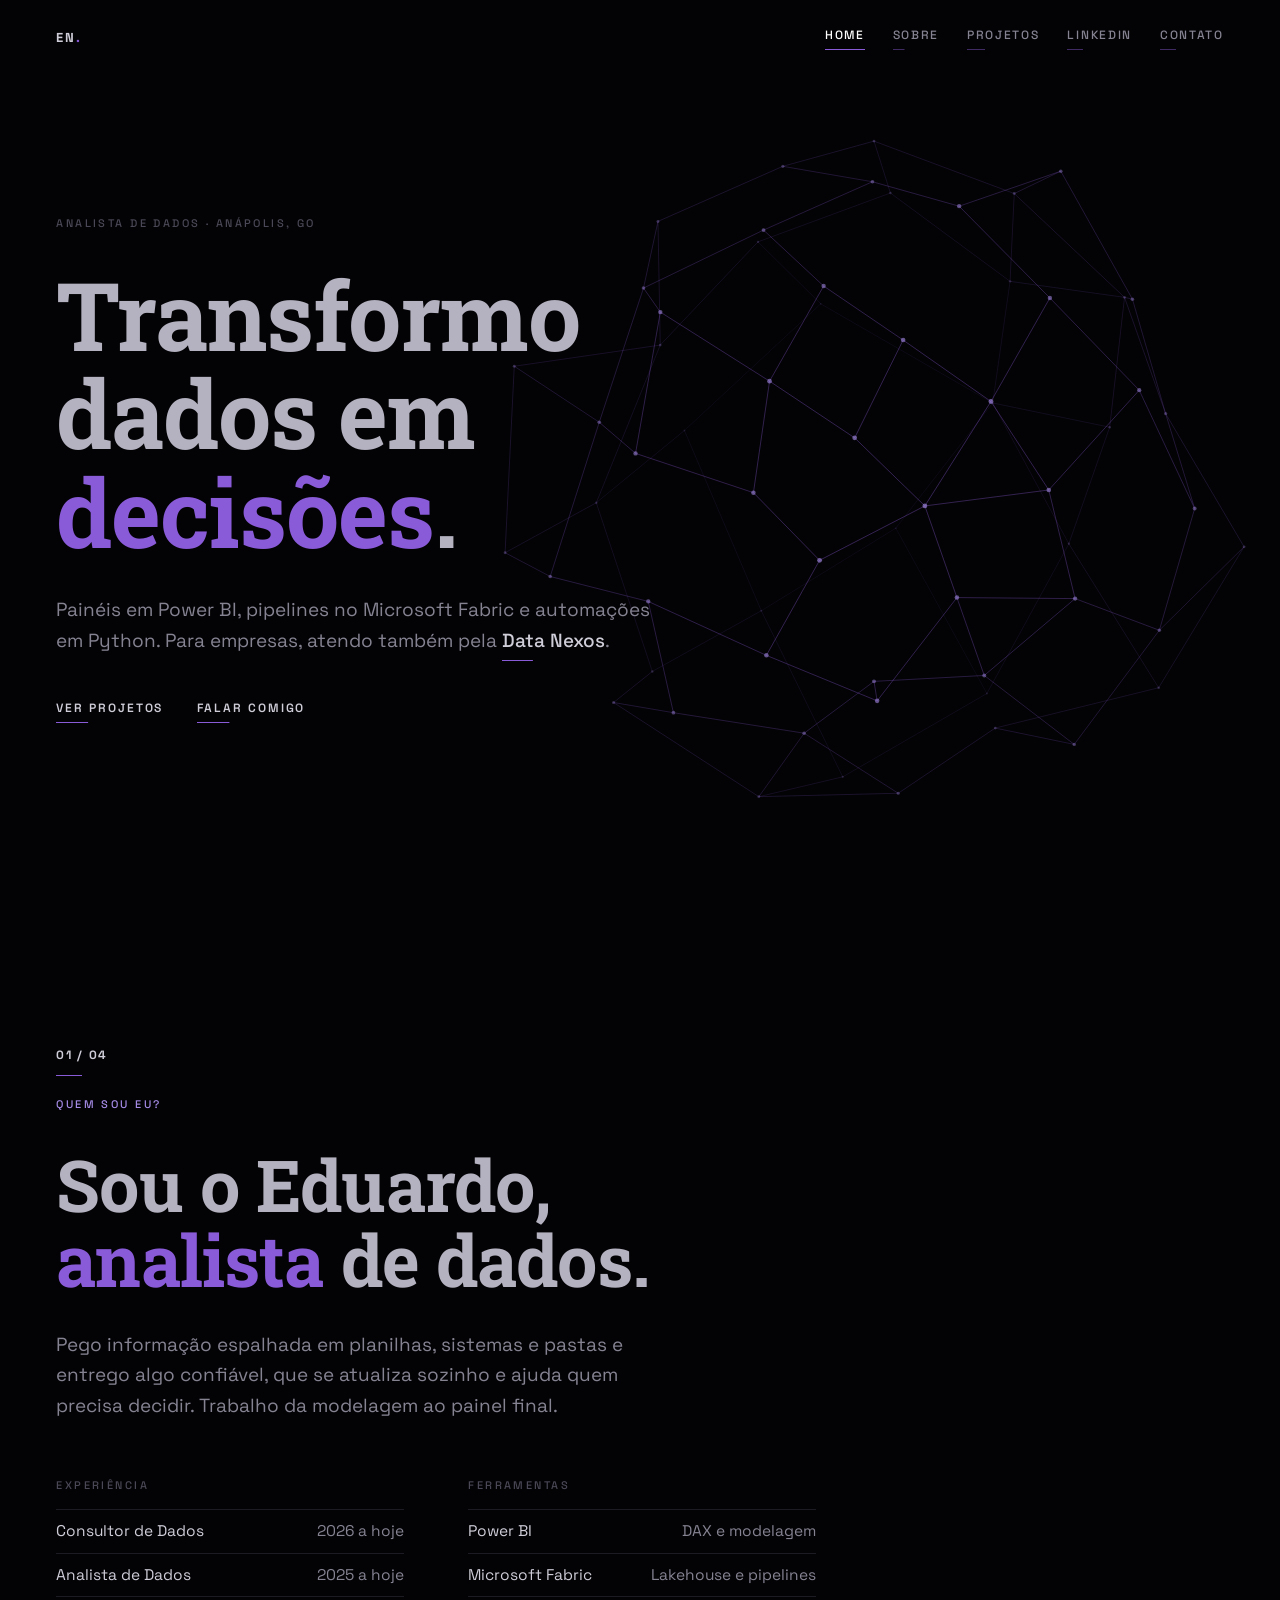
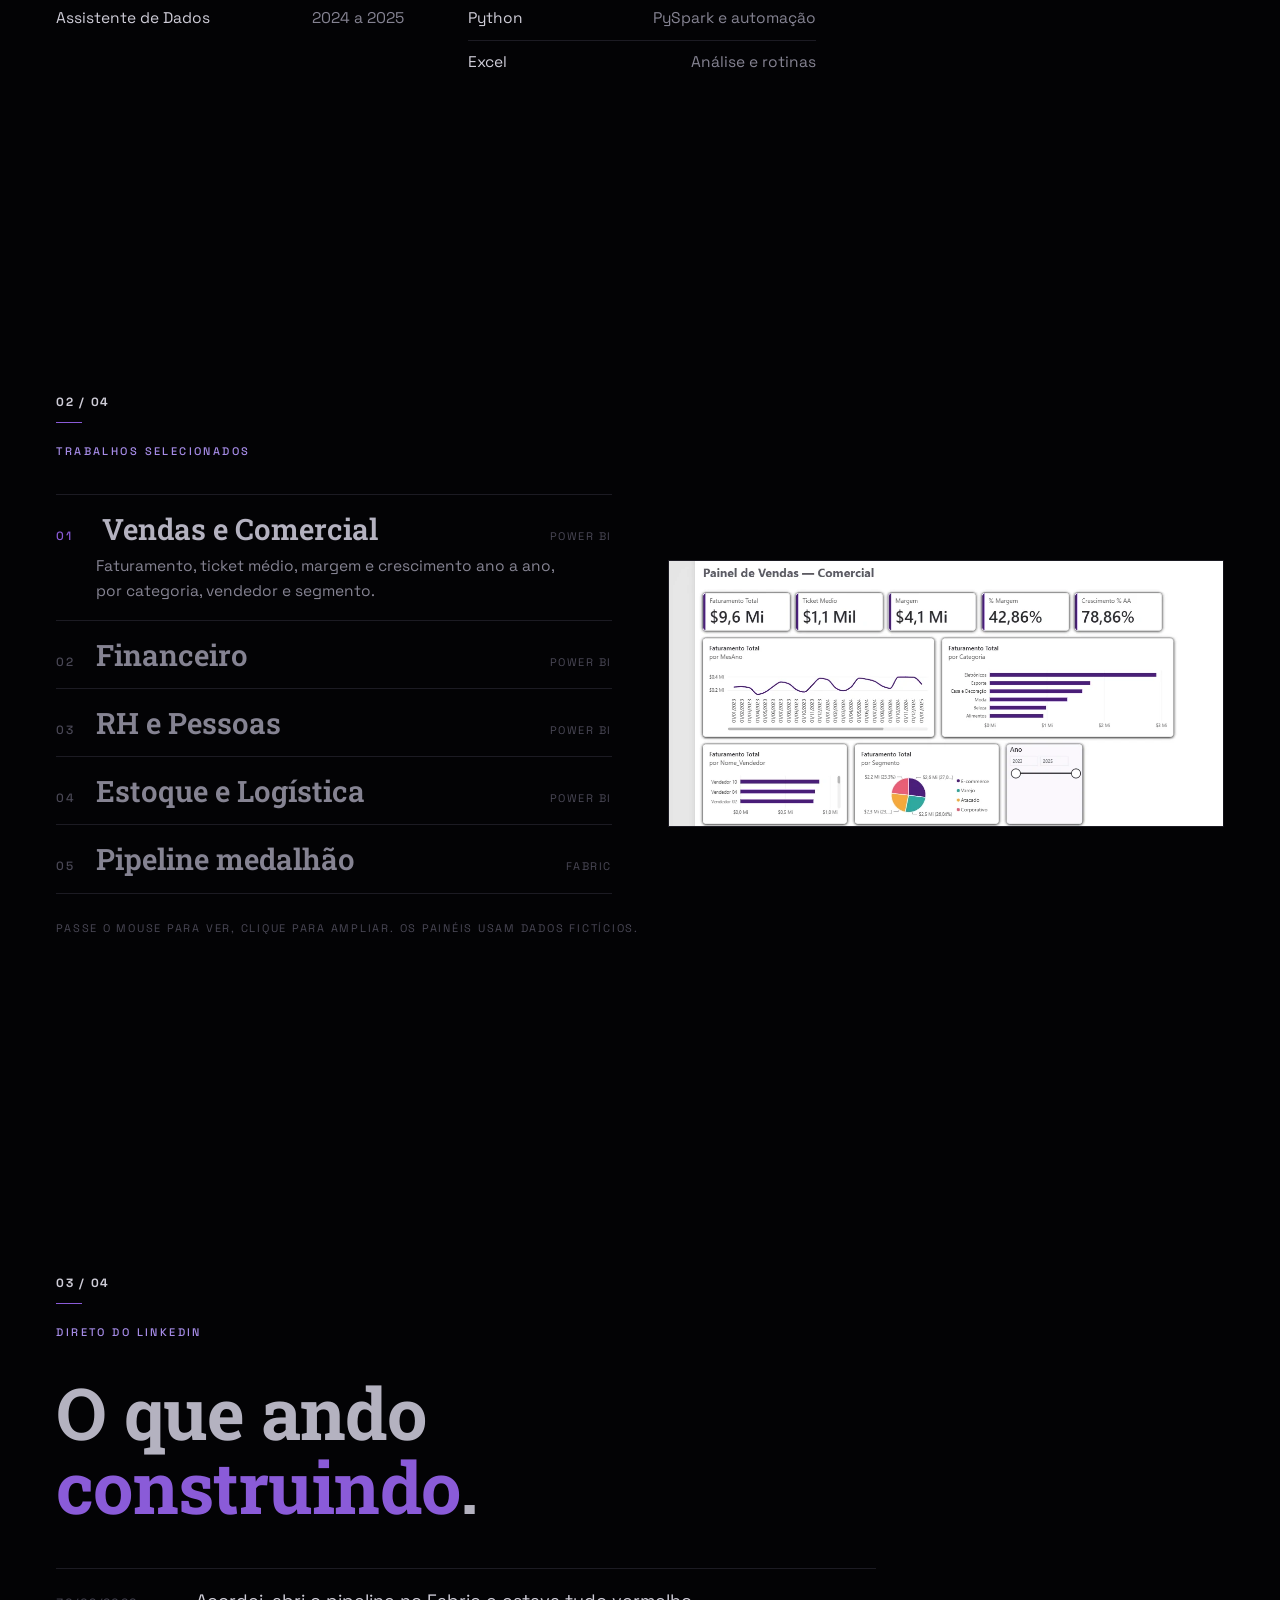
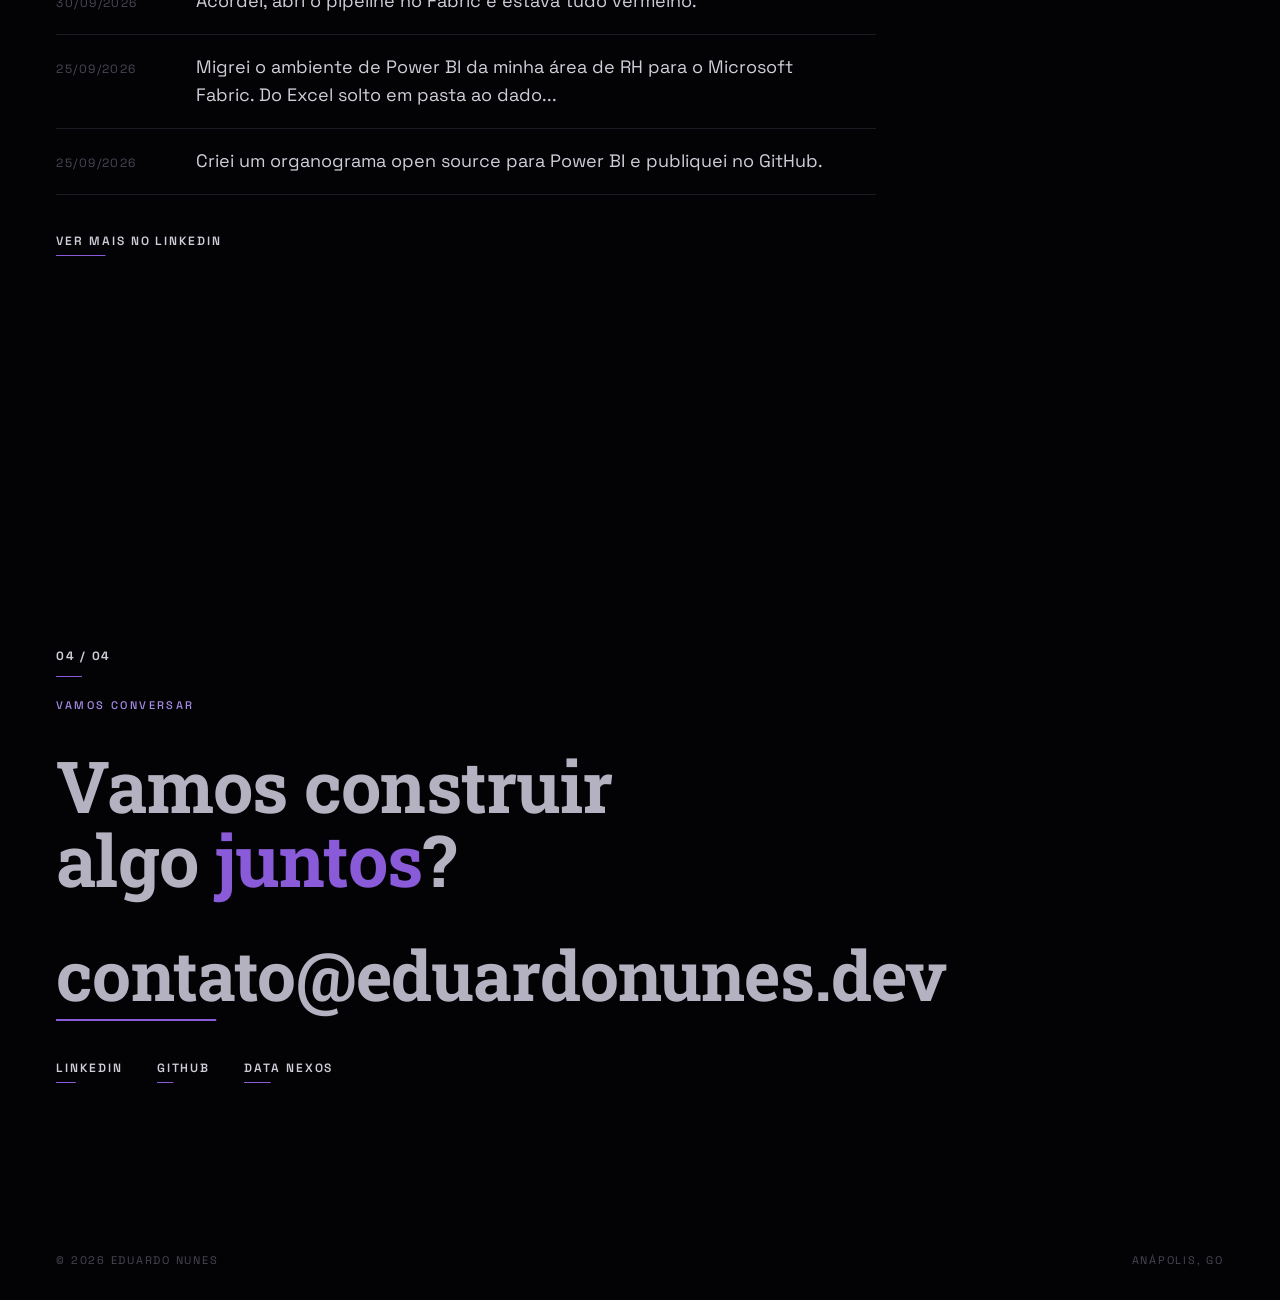
==== index.html @ 2d4bbef5 "Novo front em cenas (referencia oragazzo.com): preto e roxo, serifa, objeto em aramado animado Cenas" ====
<!DOCTYPE html>
<html lang="pt-BR">
<head>
  <meta charset="utf-8">
  <meta name="viewport" content="width=device-width, initial-scale=1">
  <title>Eduardo Nunes | Analista de dados</title>
  <meta name="description" content="Eduardo Nunes, analista e consultor de dados em Anápolis, GO. Painéis em Power BI, pipelines no Microsoft Fabric e automações em Python.">
  <meta name="author" content="Eduardo Nunes">
  <meta name="theme-color" content="#030305">
  <link rel="canonical" href="https://eduardonunes.dev/">
  <meta property="og:type" content="website">
  <meta property="og:title" content="Eduardo Nunes | Analista de dados">
  <meta property="og:description" content="Painéis em Power BI, pipelines no Microsoft Fabric e automações em Python.">
  <meta property="og:url" content="https://eduardonunes.dev/">
  <meta property="og:image" content="https://eduardonunes.dev/assets/images/og.png">
  <meta name="twitter:card" content="summary_large_image">
  <link rel="icon" href="assets/images/favicon.svg" type="image/svg+xml">
  <link rel="preload" as="font" type="font/woff2" href="assets/fonts/robotoslab-latin.woff2" crossorigin>
  <link rel="preload" as="font" type="font/woff2" href="assets/fonts/spacegrotesk-latin.woff2" crossorigin>
  <script>if(!matchMedia("(prefers-reduced-motion: reduce)").matches)document.documentElement.classList.add("js")</script>
  <link rel="stylesheet" href="assets/css/portfolio.css">
  <script type="application/ld+json">
  {"@context":"https://schema.org","@type":"Person","name":"Eduardo Nunes","url":"https://eduardonunes.dev/","jobTitle":"Analista e Consultor de Dados","email":"contato@eduardonunes.dev","address":{"@type":"PostalAddress","addressLocality":"Anápolis","addressRegion":"GO","addressCountry":"BR"},"sameAs":["https://www.linkedin.com/in/eduardonunesgoncalves/","https://github.com/DevEduNunes","https://datanexos.com"]}
  </script>
</head>
<body>
<canvas id="art" aria-hidden="true"></canvas>

<header class="nav">
  <a class="logo" href="#home">EN<i>.</i></a>
  <nav aria-label="Principal">
    <ul>
      <li><a href="#home" data-nav="home">Home</a></li>
      <li><a href="#sobre" data-nav="sobre">Sobre</a></li>
      <li><a href="#projetos" data-nav="projetos">Projetos</a></li>
      <li><a href="#linkedin" data-nav="linkedin">LinkedIn</a></li>
      <li><a href="#contato" data-nav="contato">Contato</a></li>
    </ul>
  </nav>
</header>

<main>

  <!-- Home -->
  <section class="scene" id="home">
    <div class="kicker plain fx"><span class="label">Analista de dados · Anápolis, GO</span></div>
    <h1 class="big">
      <span class="ln"><span>Transformo</span></span>
      <span class="ln"><span style="--d:.1s">dados em</span></span>
      <span class="ln"><span style="--d:.2s"><em>decisões</em>.</span></span>
    </h1>
    <p class="lede fx" style="--d:.55s">Painéis em Power BI, pipelines no Microsoft Fabric e automações em Python. Para empresas, atendo também pela <a class="tl" style="font-size:inherit;letter-spacing:0;text-transform:none;font-weight:500" href="https://datanexos.com" target="_blank" rel="noopener">Data Nexos</a>.</p>
    <div class="actions fx" style="--d:.7s">
      <a class="tl" href="#projetos">Ver projetos</a>
      <a class="tl" href="#contato">Falar comigo</a>
    </div>
  </section>

  <!-- Sobre -->
  <section class="scene" id="sobre">
    <div class="kicker fx"><span class="count">01 / 04</span><span class="bar"></span><span class="label">Quem sou eu?</span></div>
    <h2 class="big md">
      <span class="ln"><span>Sou o Eduardo,</span></span>
      <span class="ln"><span style="--d:.1s"><em>analista</em> de dados.</span></span>
    </h2>
    <p class="lede fx" style="--d:.45s">Pego informação espalhada em planilhas, sistemas e pastas e entrego algo confiável, que se atualiza sozinho e ajuda quem precisa decidir. Trabalho da modelagem ao painel final.</p>
    <div class="about-grid fx" style="--d:.6s">
      <div>
        <h3>Experiência</h3>
        <ul>
          <li><span>Consultor de Dados</span><span>2026 a hoje</span></li>
          <li><span>Analista de Dados</span><span>2025 a hoje</span></li>
          <li><span>Assistente de Dados</span><span>2024 a 2025</span></li>
        </ul>
      </div>
      <div>
        <h3>Ferramentas</h3>
        <ul>
          <li><span>Power BI</span><span>DAX e modelagem</span></li>
          <li><span>Microsoft Fabric</span><span>Lakehouse e pipelines</span></li>
          <li><span>Python</span><span>PySpark e automação</span></li>
          <li><span>Excel</span><span>Análise e rotinas</span></li>
        </ul>
      </div>
    </div>
  </section>

  <!-- Projetos -->
  <section class="scene" id="projetos">
    <div class="kicker fx"><span class="count">02 / 04</span><span class="bar"></span><span class="label">Trabalhos selecionados</span></div>
    <div class="work">
      <ol class="plist fx" style="--d:.2s">
        <li class="prow on" data-i="0" data-zoom="assets/images/work/dashboard-vendas.webp" data-title="Vendas e Comercial" tabindex="0" role="button" aria-label="Ampliar: Vendas e Comercial">
          <div class="top"><span class="n">01</span><h3 class="t">Vendas e Comercial</h3><span class="tech">Power BI</span></div>
          <div class="d"><p>Faturamento, ticket médio, margem e crescimento ano a ano, por categoria, vendedor e segmento.</p></div>
          <img class="mimg" loading="lazy" width="1098" height="525" src="assets/images/work/dashboard-vendas.webp" alt="Painel de Vendas e Comercial em Power BI">
        </li>
        <li class="prow" data-i="1" data-zoom="assets/images/work/dashboard-financeiro.webp" data-title="Financeiro" tabindex="0" role="button" aria-label="Ampliar: Financeiro">
          <div class="top"><span class="n">02</span><h3 class="t">Financeiro</h3><span class="tech">Power BI</span></div>
          <div class="d"><p>Fluxo de caixa e DRE simplificado: receita, despesa, resultado e margem, por categoria e centro de custo.</p></div>
          <img class="mimg" loading="lazy" width="1098" height="525" src="assets/images/work/dashboard-financeiro.webp" alt="Painel Financeiro com fluxo de caixa e DRE em Power BI">
        </li>
        <li class="prow" data-i="2" data-zoom="assets/images/work/dashboard-rh.webp" data-title="RH e Pessoas" tabindex="0" role="button" aria-label="Ampliar: RH e Pessoas">
          <div class="top"><span class="n">03</span><h3 class="t">RH e Pessoas</h3><span class="tech">Power BI</span></div>
          <div class="d"><p>Headcount, turnover e folha salarial por departamento, cargo, gênero e motivo de desligamento.</p></div>
          <img class="mimg" loading="lazy" width="1098" height="525" src="assets/images/work/dashboard-rh.webp" alt="Painel de RH com turnover e headcount em Power BI">
        </li>
        <li class="prow" data-i="3" data-zoom="assets/images/work/dashboard-estoque.webp" data-title="Estoque e Logística" tabindex="0" role="button" aria-label="Ampliar: Estoque e Logística">
          <div class="top"><span class="n">04</span><h3 class="t">Estoque e Logística</h3><span class="tech">Power BI</span></div>
          <div class="d"><p>Giro de estoque, entradas, saídas e ruptura por categoria, produto e depósito, com evolução mensal.</p></div>
          <img class="mimg" loading="lazy" width="1098" height="617" src="assets/images/work/dashboard-estoque.webp" alt="Painel de Estoque com giro e ruptura em Power BI">
        </li>
        <li class="prow" data-i="4">
          <div class="top"><span class="n">05</span><h3 class="t">Pipeline medalhão</h3><span class="tech">Fabric</span></div>
          <div class="d"><p>Do Excel solto em pasta ao dado governado, atualizado sozinho: Lakehouses em camadas, Data Factory, Dataflows Gen2, Direct Lake e notebooks PySpark, com o refresh do painel dentro do próprio fluxo.</p></div>
        </li>
      </ol>

      <div class="pv fx" style="--d:.35s" aria-hidden="false">
        <div class="pv-item on" data-i="0"><button type="button" data-zoom="assets/images/work/dashboard-vendas.webp" data-title="Vendas e Comercial" aria-label="Ampliar: Vendas e Comercial"><img loading="lazy" width="1098" height="525" src="assets/images/work/dashboard-vendas.webp" alt="Painel de Vendas e Comercial em Power BI"></button></div>
        <div class="pv-item" data-i="1"><button type="button" data-zoom="assets/images/work/dashboard-financeiro.webp" data-title="Financeiro" aria-label="Ampliar: Financeiro"><img loading="lazy" width="1098" height="525" src="assets/images/work/dashboard-financeiro.webp" alt="Painel Financeiro com fluxo de caixa e DRE em Power BI"></button></div>
        <div class="pv-item" data-i="2"><button type="button" data-zoom="assets/images/work/dashboard-rh.webp" data-title="RH e Pessoas" aria-label="Ampliar: RH e Pessoas"><img loading="lazy" width="1098" height="525" src="assets/images/work/dashboard-rh.webp" alt="Painel de RH com turnover e headcount em Power BI"></button></div>
        <div class="pv-item" data-i="3"><button type="button" data-zoom="assets/images/work/dashboard-estoque.webp" data-title="Estoque e Logística" aria-label="Ampliar: Estoque e Logística"><img loading="lazy" width="1098" height="617" src="assets/images/work/dashboard-estoque.webp" alt="Painel de Estoque com giro e ruptura em Power BI"></button></div>
        <div class="pv-item" data-i="4">
          <div class="pv-diagram" role="img" aria-label="Arquitetura medalhão: Bronze, Silver, Gold e Power BI">
            <div class="step">Bronze <small>ingestão em Lakehouse</small></div><div class="arrow">↓</div>
            <div class="step">Silver <small>limpeza, tipagem e regras</small></div><div class="arrow">↓</div>
            <div class="step">Gold <small>modelo pronto para análise</small></div><div class="arrow">↓</div>
            <div class="step">Power BI <small>Direct Lake e refresh no fluxo</small></div>
          </div>
        </div>
      </div>
    </div>
    <p class="note fx" style="--d:.5s">Passe o mouse para ver, clique para ampliar. Os painéis usam dados fictícios.</p>
  </section>

  <!-- LinkedIn -->
  <section class="scene" id="linkedin">
    <div class="kicker fx"><span class="count">03 / 04</span><span class="bar"></span><span class="label">Direto do LinkedIn</span></div>
    <h2 class="big md">
      <span class="ln"><span>O que ando</span></span>
      <span class="ln"><span style="--d:.1s"><em>construindo</em>.</span></span>
    </h2>
    <ul class="posts fx" id="linkedinPosts" style="--d:.45s"></ul>
    <p class="more fx" style="--d:.6s"><a class="tl" href="https://www.linkedin.com/in/eduardonunesgoncalves/" target="_blank" rel="noopener noreferrer">Ver mais no LinkedIn</a></p>
  </section>

  <!-- Contato -->
  <section class="scene" id="contato">
    <div class="kicker fx"><span class="count">04 / 04</span><span class="bar"></span><span class="label">Vamos conversar</span></div>
    <h2 class="big md">
      <span class="ln"><span>Vamos construir</span></span>
      <span class="ln"><span style="--d:.1s">algo <em>juntos</em>?</span></span>
    </h2>
    <div class="fx" style="--d:.45s">
      <a class="mail" href="mailto:contato@eduardonunes.dev">contato@eduardonunes.dev</a>
    </div>
    <div class="socials fx" style="--d:.6s">
      <a class="tl" href="https://www.linkedin.com/in/eduardonunesgoncalves/" target="_blank" rel="noopener noreferrer">LinkedIn</a>
      <a class="tl" href="https://github.com/DevEduNunes" target="_blank" rel="noopener noreferrer">GitHub</a>
      <a class="tl" href="https://datanexos.com" target="_blank" rel="noopener">Data Nexos</a>
    </div>
    <div class="foot"><span>© <span id="ano">2026</span> Eduardo Nunes</span><span>Anápolis, GO</span></div>
  </section>
</main>

<dialog id="lightbox" aria-label="Imagem ampliada">
  <img src="" alt="">
  <form method="dialog"><span></span><button>Fechar</button></form>
</dialog>

<script>document.getElementById("ano").textContent = new Date().getFullYear();</script>
<script defer src="assets/js/portfolio.js"></script>
</body>
</html>
---- assets/css/portfolio.css ----
/* Eduardo Nunes: portfólio em cenas, preto com acento roxo */
@font-face { font-family: 'Roboto Slab'; font-style: normal; font-weight: 300 900; font-display: swap; src: url('../fonts/robotoslab-latin-ext.woff2') format('woff2'); unicode-range: U+0100-02BA, U+02BD-02C5, U+02C7-02CC, U+02CE-02D7, U+02DD-02FF, U+0304, U+0308, U+0329, U+1D00-1DBF, U+1E00-1E9F, U+1EF2-1EFF, U+2020, U+20A0-20AB, U+20AD-20C0, U+2113, U+2C60-2C7F, U+A720-A7FF; }
@font-face { font-family: 'Roboto Slab'; font-style: normal; font-weight: 300 900; font-display: swap; src: url('../fonts/robotoslab-latin.woff2') format('woff2'); unicode-range: U+0000-00FF, U+0131, U+0152-0153, U+02BB-02BC, U+02C6, U+02DA, U+02DC, U+0304, U+0308, U+0329, U+2000-206F, U+20AC, U+2122, U+2191, U+2193, U+2212, U+2215, U+FEFF, U+FFFD; }
@font-face { font-family: 'Space Grotesk'; font-style: normal; font-weight: 300 700; font-display: swap; src: url('../fonts/spacegrotesk-latin-ext.woff2') format('woff2'); unicode-range: U+0100-02BA, U+02BD-02C5, U+02C7-02CC, U+02CE-02D7, U+02DD-02FF, U+0304, U+0308, U+0329, U+1D00-1DBF, U+1E00-1E9F, U+1EF2-1EFF, U+2020, U+20A0-20AB, U+20AD-20C0, U+2113, U+2C60-2C7F, U+A720-A7FF; }
@font-face { font-family: 'Space Grotesk'; font-style: normal; font-weight: 300 700; font-display: swap; src: url('../fonts/spacegrotesk-latin.woff2') format('woff2'); unicode-range: U+0000-00FF, U+0131, U+0152-0153, U+02BB-02BC, U+02C6, U+02DA, U+02DC, U+0304, U+0308, U+0329, U+2000-206F, U+20AC, U+2122, U+2191, U+2193, U+2212, U+2215, U+FEFF, U+FFFD; }

:root {
  --bg: #030305;
  --text: #cfcdd8;
  --head: #b4b2c0;
  --muted: #858392;
  --dim: #4a4856;
  --line: #1c1b23;
  --accent: #8a5bd8;
  --accent-soft: #a58be6;
  --pad: clamp(22px, 4.4vw, 64px);
  --sans: "Space Grotesk", system-ui, -apple-system, "Segoe UI", sans-serif;
  --serif: "Roboto Slab", Rockwell, Georgia, serif;
  --ease: cubic-bezier(.16, 1, .3, 1);
}

*, *::before, *::after { box-sizing: border-box; }
html { scroll-snap-type: y proximity; scroll-behavior: smooth; background: var(--bg); }
body { margin: 0; background: var(--bg); color: var(--text); font-family: var(--sans); font-size: 18px; line-height: 1.6; -webkit-font-smoothing: antialiased; overflow-x: hidden; }
::selection { background: var(--accent); color: #fff; }
img { max-width: 100%; height: auto; display: block; }
h1, h2, h3, p, ul, ol, figure, dl, dd { margin: 0; padding: 0; }
ul, ol { list-style: none; }
a { color: inherit; }
button { font: inherit; color: inherit; }
:focus-visible { outline: 2px solid var(--accent-soft); outline-offset: 4px; }

#art { position: fixed; inset: 0; width: 100%; height: 100%; z-index: 0; pointer-events: none; }

/* Navegação */
.nav { position: fixed; top: 0; left: 0; right: 0; z-index: 20; display: flex; justify-content: space-between; align-items: center; padding: 26px var(--pad); pointer-events: none; }
.nav > * { pointer-events: auto; }
.logo { font-weight: 700; font-size: 13px; letter-spacing: .14em; text-decoration: none; }
.logo i { font-style: normal; color: var(--accent); }
.nav ul { display: flex; gap: 28px; }
.nav li a { position: relative; display: block; padding-bottom: 5px; text-decoration: none; font-size: 12px; font-weight: 500; letter-spacing: .14em; text-transform: uppercase; color: var(--muted); transition: color .3s; }
.nav li a::after { content: ""; position: absolute; left: 0; bottom: 0; width: 100%; height: 1px; background: var(--accent); transform: scaleX(.25); transform-origin: 0 50%; opacity: .45; transition: transform .6s var(--ease), opacity .3s; }
.nav li a:hover { color: var(--text); }
.nav li a.active { color: #fff; }
.nav li a.active::after, .nav li a:hover::after { transform: scaleX(1); opacity: 1; }

/* Cenas */
.scene { position: relative; z-index: 1; min-height: 100vh; min-height: 100svh; display: flex; flex-direction: column; justify-content: center; padding: 120px var(--pad) 90px; scroll-snap-align: start; }
.kicker { margin-bottom: 30px; }
.kicker .count { display: block; font-size: 12px; font-weight: 700; letter-spacing: .14em; color: var(--text); }
.kicker .bar { display: block; width: 26px; height: 1px; background: var(--accent); margin: 10px 0 12px; transform-origin: 0 50%; }
.kicker .label { font-size: 11px; font-weight: 500; letter-spacing: .22em; text-transform: uppercase; color: var(--accent-soft); }
.kicker.plain .label { color: var(--dim); }

.big { font-family: var(--serif); font-weight: 700; font-size: clamp(40px, 7.4vw, 104px); line-height: 1.04; letter-spacing: -.012em; color: var(--head); max-width: 11em; }
.big.md { font-size: clamp(34px, 5.6vw, 76px); max-width: 13em; }
.big em { font-style: normal; color: var(--accent); }
.ln { display: block; overflow: hidden; padding-bottom: .12em; margin-bottom: -.12em; }
.ln > span { display: block; }
.lede { margin-top: 34px; max-width: 32em; color: var(--muted); font-size: clamp(16px, 1.5vw, 19px); }
.lede strong { color: var(--text); font-weight: 500; }

.tl { display: inline-block; position: relative; padding-bottom: 5px; text-decoration: none; font-size: 12px; font-weight: 600; letter-spacing: .16em; text-transform: uppercase; color: var(--text); transition: color .3s; }
.tl::after { content: ""; position: absolute; left: 0; bottom: 0; width: 100%; height: 1px; background: var(--accent); transform: scaleX(.3); transform-origin: 0 50%; transition: transform .6s var(--ease); }
.tl:hover { color: #fff; }
.tl:hover::after { transform: scaleX(1); }
.actions { margin-top: 38px; display: flex; flex-wrap: wrap; gap: 14px 34px; }

/* Sobre */
.about-grid { margin-top: 56px; display: grid; grid-template-columns: 1fr 1fr; gap: 28px 64px; max-width: 760px; }
.about-grid h3 { font-size: 11px; font-weight: 500; letter-spacing: .22em; text-transform: uppercase; color: var(--dim); margin-bottom: 14px; }
.about-grid li { display: flex; justify-content: space-between; gap: 16px; padding: 9px 0; border-top: 1px solid var(--line); font-size: 15.5px; color: var(--text); }
.about-grid li span:last-child { color: var(--muted); text-align: right; }

/* Projetos */
.work { display: grid; grid-template-columns: minmax(0, 1fr) minmax(0, 1fr); gap: 56px; align-items: center; }
.plist { max-width: 560px; }
.plist li { border-top: 1px solid var(--line); }
.plist li:last-child { border-bottom: 1px solid var(--line); }
.prow { display: block; width: 100%; text-align: left; background: none; border: 0; padding: 16px 0; cursor: pointer; }
.prow .top { display: flex; align-items: baseline; gap: 16px; }
.prow .n { font-size: 12px; font-weight: 500; letter-spacing: .14em; color: var(--dim); min-width: 24px; transition: color .3s; }
.prow .t { font-family: var(--serif); font-weight: 600; font-size: clamp(21px, 2.3vw, 30px); line-height: 1.2; color: var(--muted); transition: color .35s, transform .5s var(--ease); }
.prow .tech { margin-left: auto; font-size: 11px; letter-spacing: .14em; text-transform: uppercase; color: var(--dim); white-space: nowrap; }
.prow .d { display: grid; grid-template-rows: 0fr; transition: grid-template-rows .6s var(--ease); }
.prow .d p { overflow: hidden; min-height: 0; padding-left: 40px; color: var(--muted); font-size: 15.5px; max-width: 34em; opacity: 0; transition: opacity .5s; }
.prow.on .t { color: var(--head); transform: translateX(6px); }
.prow.on .n { color: var(--accent); }
.prow.on .d { grid-template-rows: 1fr; }
.prow.on .d p { opacity: 1; padding-top: 8px; }
.prow .mimg { display: none; }

.pv { position: relative; aspect-ratio: 16 / 11; }
.pv-item { position: absolute; inset: 0; display: flex; align-items: center; opacity: 0; clip-path: inset(0 0 0 100%); transition: opacity .6s ease, clip-path .9s var(--ease); pointer-events: none; }
.pv-item.on { opacity: 1; clip-path: inset(0 0 0 0); pointer-events: auto; }
.pv-item button { display: block; width: 100%; padding: 0; border: 1px solid var(--line); background: #08070b; cursor: zoom-in; transition: border-color .3s; }
.pv-item button:hover { border-color: var(--dim); }
.pv-item img { width: 100%; }
.pv-diagram { width: 100%; border: 1px solid var(--line); padding: clamp(24px, 4vw, 48px); display: grid; gap: 14px; background: #08070b; }
.pv-diagram .step { display: flex; align-items: baseline; gap: 18px; font-size: 13px; letter-spacing: .16em; text-transform: uppercase; color: var(--text); }
.pv-diagram .step small { font-size: 13px; letter-spacing: 0; text-transform: none; color: var(--muted); }
.pv-diagram .step + .step::before { content: ""; }
.pv-diagram .arrow { color: var(--accent); font-size: 16px; line-height: 1; padding-left: 4px; }
.note { margin-top: 26px; font-size: 11px; letter-spacing: .16em; text-transform: uppercase; color: var(--dim); }

/* LinkedIn */
.posts { max-width: 820px; margin-top: 44px; }
.posts li { border-top: 1px solid var(--line); }
.posts li:last-child { border-bottom: 1px solid var(--line); }
.posts a { display: grid; grid-template-columns: 120px 1fr 24px; gap: 20px; align-items: baseline; padding: 18px 0; text-decoration: none; color: var(--text); transition: color .3s; }
.posts a .dt { font-size: 12px; letter-spacing: .12em; color: var(--dim); }
.posts a .tt { transition: transform .5s var(--ease); }
.posts a::after { content: "\2192"; color: var(--accent); opacity: 0; transform: translateX(-10px); transition: opacity .3s, transform .5s var(--ease); }
.posts a:hover { color: #fff; }
.posts a:hover .tt { transform: translateX(8px); }
.posts a:hover::after { opacity: 1; transform: none; }
.more { margin-top: 30px; }

/* Contato */
.mail { display: inline-block; position: relative; font-family: var(--serif); font-weight: 700; font-size: clamp(26px, 5.4vw, 72px); letter-spacing: -.012em; line-height: 1.1; color: var(--head); text-decoration: none; margin-top: 40px; padding-bottom: 8px; word-break: break-word; transition: color .3s; }
.mail::after { content: ""; position: absolute; left: 0; bottom: 0; width: 100%; height: 2px; background: var(--accent); transform: scaleX(.18); transform-origin: 0 50%; transition: transform .8s var(--ease); }
.mail:hover { color: #fff; }
.mail:hover::after { transform: scaleX(1); }
.socials { display: flex; flex-wrap: wrap; gap: 12px 34px; margin-top: 38px; }
.foot { position: absolute; left: var(--pad); right: var(--pad); bottom: 30px; display: flex; justify-content: space-between; gap: 12px; font-size: 11px; letter-spacing: .16em; text-transform: uppercase; color: var(--dim); }

/* Ampliar */
dialog { border: 1px solid var(--line); background: #06050a; color: var(--text); padding: 0; width: min(1120px, 94vw); max-height: 94vh; }
dialog::backdrop { background: rgba(0, 0, 0, .9); }
dialog img { width: 100%; max-height: 82vh; object-fit: contain; }
dialog form { display: flex; justify-content: space-between; align-items: center; padding: 12px 16px; border-top: 1px solid var(--line); font-size: 12px; letter-spacing: .14em; text-transform: uppercase; }
dialog button { background: none; border: 0; cursor: pointer; text-transform: uppercase; letter-spacing: .14em; font-size: 12px; color: var(--text); }
dialog button:hover { color: var(--accent-soft); }

/* Entrada das cenas (só com JS e sem "reduzir movimento") */
.js .ln > span { transform: translateY(112%); transition: transform 1.2s var(--ease); transition-delay: var(--d, 0s); }
.js .scene.on .ln > span { transform: none; }
.js .fx { opacity: 0; transform: translateY(14px); transition: opacity .9s ease, transform 1s var(--ease); transition-delay: var(--d, 0s); }
.js .scene.on .fx { opacity: 1; transform: none; }
.js .kicker .bar { transform: scaleX(0); transition: transform 1s var(--ease) .1s; }
.js .scene.on .kicker .bar { transform: none; }

@media (max-width: 900px) {
  body { font-size: 17px; }
  html { scroll-snap-type: none; }
  .scene { padding: 104px var(--pad) 72px; }
  .nav ul { gap: 16px; }
  .nav li a { font-size: 11px; letter-spacing: .1em; }
  .work { grid-template-columns: 1fr; gap: 0; }
  .pv { display: none; }
  .prow .mimg { display: block; margin-top: 14px; border: 1px solid var(--line); }
  .prow .d { grid-template-rows: 1fr; }
  .prow .d p { opacity: 1; padding-top: 8px; padding-left: 0; }
  .prow .t { color: var(--head); }
  .prow .tech { display: none; }
  .about-grid { grid-template-columns: 1fr; }
  .posts a { grid-template-columns: 1fr; gap: 2px; }
  .posts a::after { display: none; }
  .foot { position: static; margin-top: 70px; }
}
@media (max-width: 560px) { .logo { display: none; } .nav { justify-content: flex-end; } }
@media (prefers-reduced-motion: reduce) { html { scroll-behavior: auto; scroll-snap-type: none; } * { transition: none !important; } }
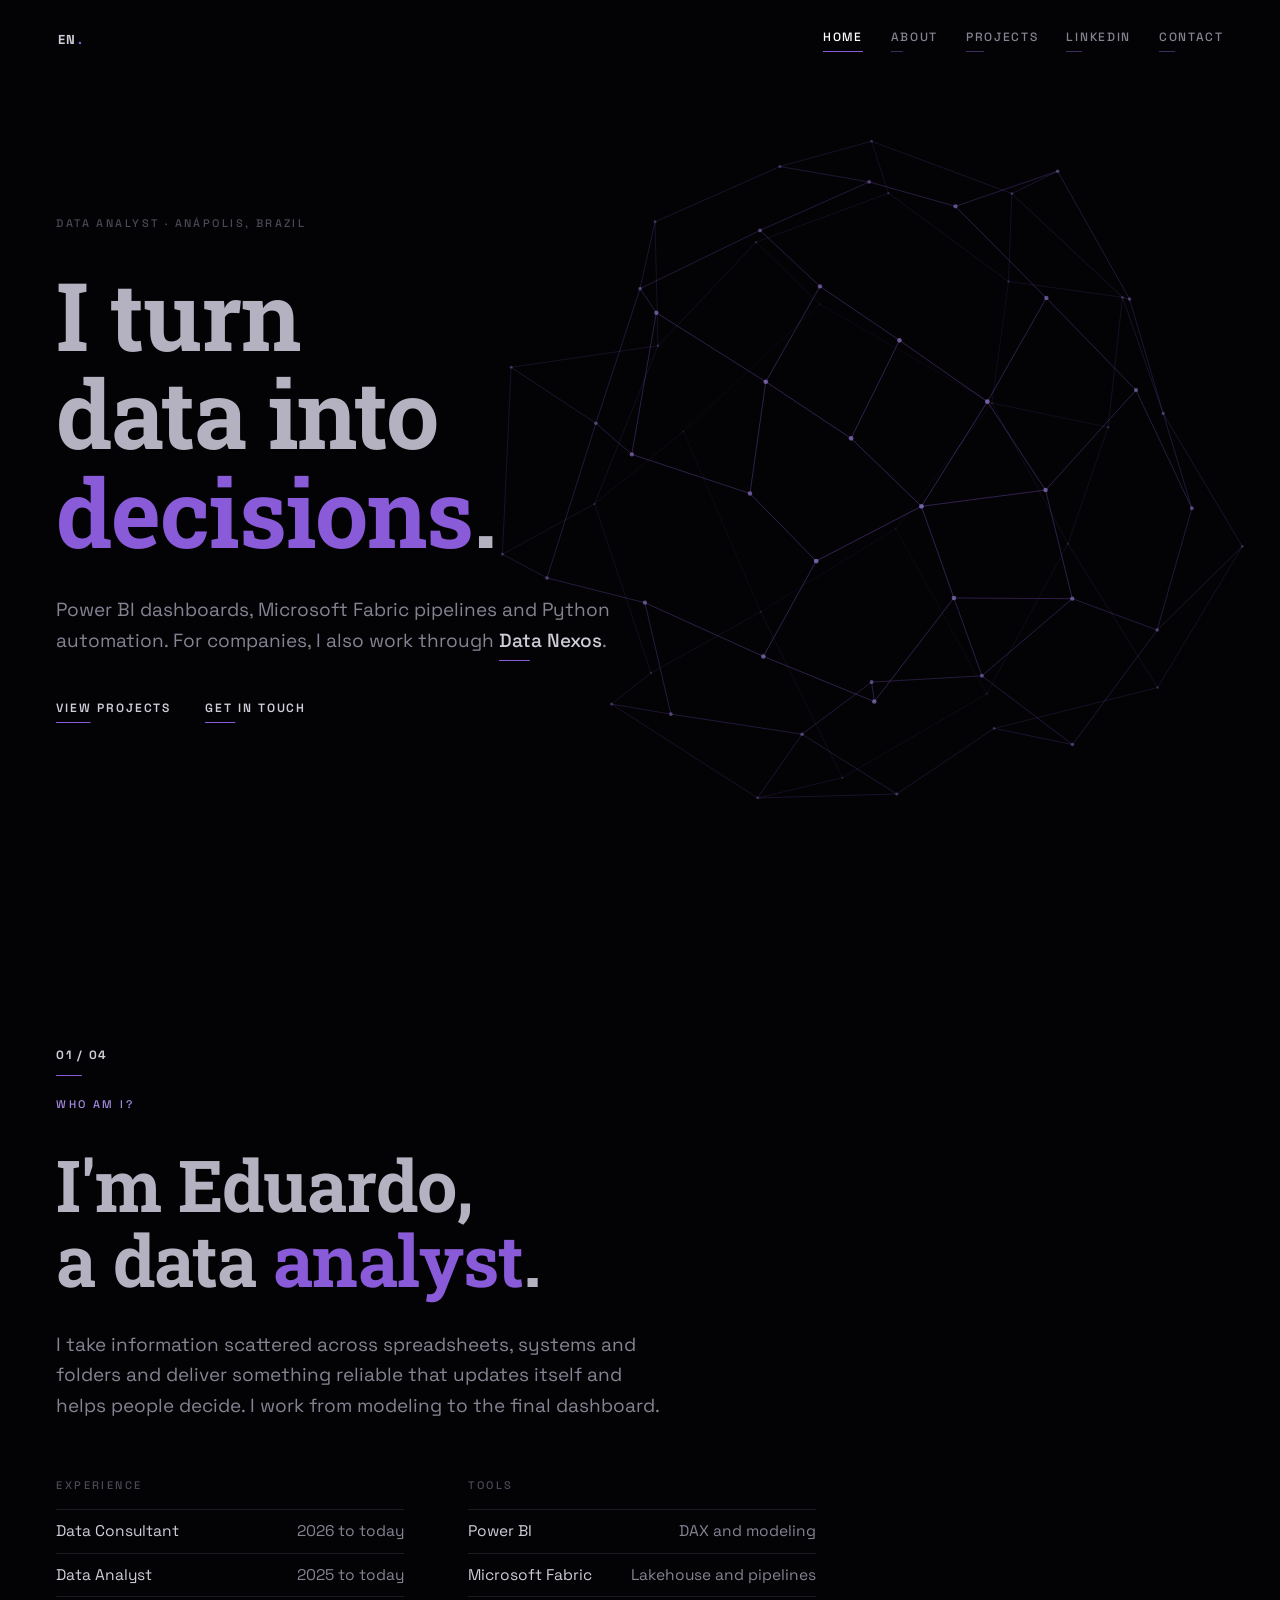
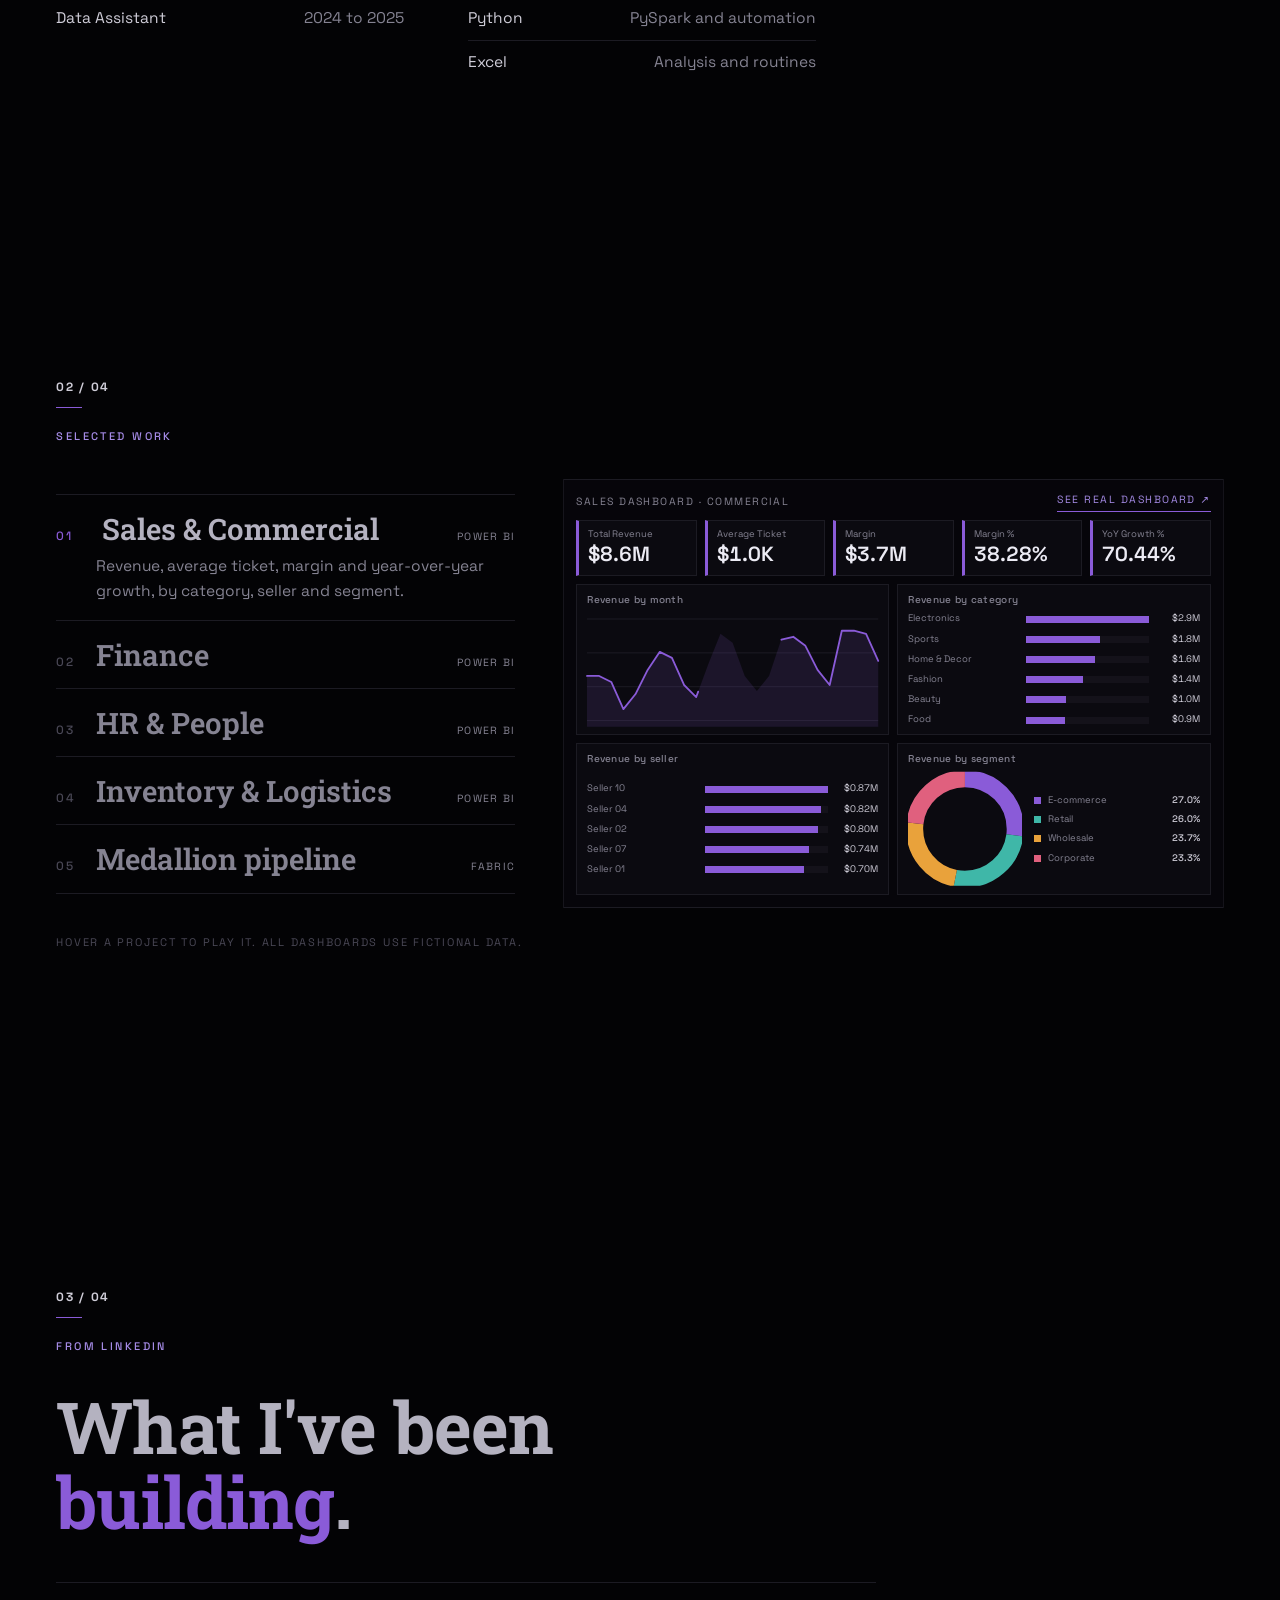
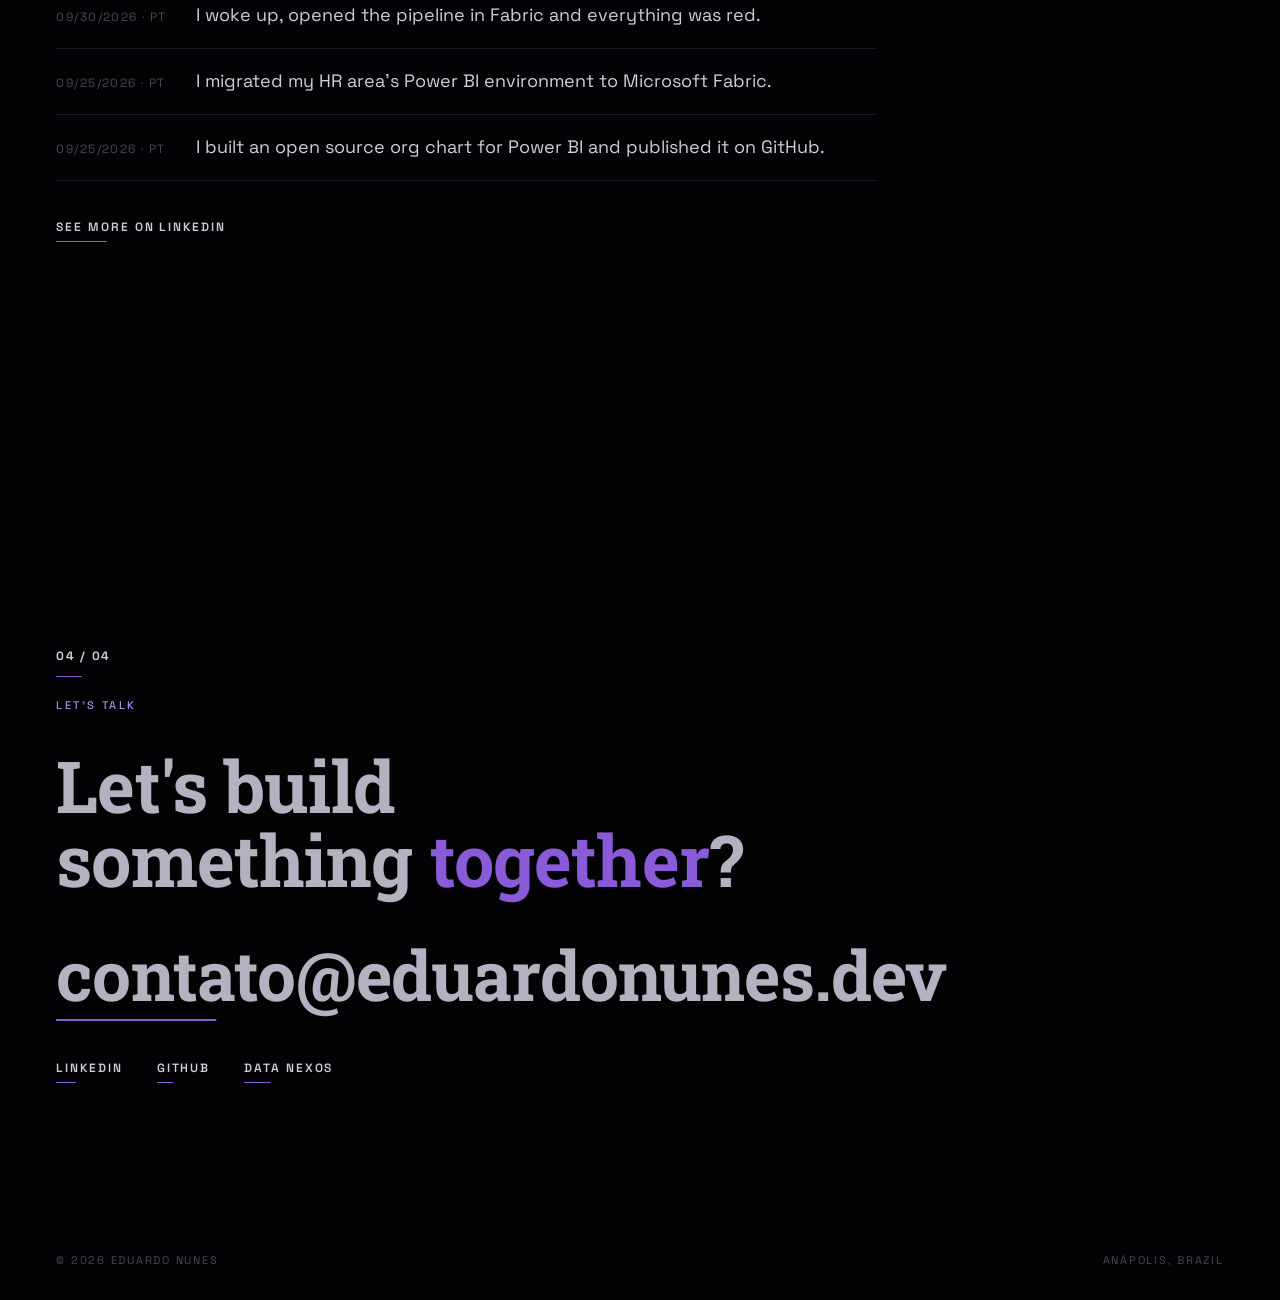
==== commit 0da1868e: "Projetos animados e versao bilingue BR/EN Paineis recriados em codigo (KPIs com contagem, linhas que" ====
--- a/index.html
+++ b/index.html
@@ -27,14 +27,14 @@
 <canvas id="art" aria-hidden="true"></canvas>
 
 <header class="nav">
-  <a class="logo" href="#home">EN<i>.</i></a>
+  <button class="lang" id="lang" type="button" aria-label="Mudar idioma / Switch language" title="Switch to English"><span id="langLabel">BR</span><i>.</i></button>
   <nav aria-label="Principal">
     <ul>
       <li><a href="#home" data-nav="home">Home</a></li>
-      <li><a href="#sobre" data-nav="sobre">Sobre</a></li>
-      <li><a href="#projetos" data-nav="projetos">Projetos</a></li>
+      <li><a href="#sobre" data-nav="sobre" data-en="About">Sobre</a></li>
+      <li><a href="#projetos" data-nav="projetos" data-en="Projects">Projetos</a></li>
       <li><a href="#linkedin" data-nav="linkedin">LinkedIn</a></li>
-      <li><a href="#contato" data-nav="contato">Contato</a></li>
+      <li><a href="#contato" data-nav="contato" data-en="Contact">Contato</a></li>
     </ul>
   </nav>
 </header>
@@ -43,43 +43,43 @@
 
   <!-- Home -->
   <section class="scene" id="home">
-    <div class="kicker plain fx"><span class="label">Analista de dados · Anápolis, GO</span></div>
+    <div class="kicker plain fx"><span class="label" data-en="Data analyst · Anápolis, Brazil">Analista de dados · Anápolis, GO</span></div>
     <h1 class="big">
-      <span class="ln"><span>Transformo</span></span>
-      <span class="ln"><span style="--d:.1s">dados em</span></span>
-      <span class="ln"><span style="--d:.2s"><em>decisões</em>.</span></span>
+      <span class="ln"><span data-en="I turn">Transformo</span></span>
+      <span class="ln"><span style="--d:.1s" data-en="data into">dados em</span></span>
+      <span class="ln"><span style="--d:.2s" data-en="<em>decisions</em>."><em>decisões</em>.</span></span>
     </h1>
-    <p class="lede fx" style="--d:.55s">Painéis em Power BI, pipelines no Microsoft Fabric e automações em Python. Para empresas, atendo também pela <a class="tl" style="font-size:inherit;letter-spacing:0;text-transform:none;font-weight:500" href="https://datanexos.com" target="_blank" rel="noopener">Data Nexos</a>.</p>
+    <p class="lede fx" style="--d:.55s" data-en='Power BI dashboards, Microsoft Fabric pipelines and Python automation. For companies, I also work through <a class="tl inl" href="https://datanexos.com" target="_blank" rel="noopener">Data Nexos</a>.'>Painéis em Power BI, pipelines no Microsoft Fabric e automações em Python. Para empresas, atendo também pela <a class="tl inl" href="https://datanexos.com" target="_blank" rel="noopener">Data Nexos</a>.</p>
     <div class="actions fx" style="--d:.7s">
-      <a class="tl" href="#projetos">Ver projetos</a>
-      <a class="tl" href="#contato">Falar comigo</a>
+      <a class="tl" href="#projetos" data-en="View projects">Ver projetos</a>
+      <a class="tl" href="#contato" data-en="Get in touch">Falar comigo</a>
     </div>
   </section>
 
   <!-- Sobre -->
   <section class="scene" id="sobre">
-    <div class="kicker fx"><span class="count">01 / 04</span><span class="bar"></span><span class="label">Quem sou eu?</span></div>
+    <div class="kicker fx"><span class="count">01 / 04</span><span class="bar"></span><span class="label" data-en="Who am I?">Quem sou eu?</span></div>
     <h2 class="big md">
-      <span class="ln"><span>Sou o Eduardo,</span></span>
-      <span class="ln"><span style="--d:.1s"><em>analista</em> de dados.</span></span>
+      <span class="ln"><span data-en="I'm Eduardo,">Sou o Eduardo,</span></span>
+      <span class="ln"><span style="--d:.1s" data-en="a data <em>analyst</em>."><em>analista</em> de dados.</span></span>
     </h2>
-    <p class="lede fx" style="--d:.45s">Pego informação espalhada em planilhas, sistemas e pastas e entrego algo confiável, que se atualiza sozinho e ajuda quem precisa decidir. Trabalho da modelagem ao painel final.</p>
+    <p class="lede fx" style="--d:.45s" data-en="I take information scattered across spreadsheets, systems and folders and deliver something reliable that updates itself and helps people decide. I work from modeling to the final dashboard.">Pego informação espalhada em planilhas, sistemas e pastas e entrego algo confiável, que se atualiza sozinho e ajuda quem precisa decidir. Trabalho da modelagem ao painel final.</p>
     <div class="about-grid fx" style="--d:.6s">
       <div>
-        <h3>Experiência</h3>
+        <h3 data-en="Experience">Experiência</h3>
         <ul>
-          <li><span>Consultor de Dados</span><span>2026 a hoje</span></li>
-          <li><span>Analista de Dados</span><span>2025 a hoje</span></li>
-          <li><span>Assistente de Dados</span><span>2024 a 2025</span></li>
+          <li><span data-en="Data Consultant">Consultor de Dados</span><span data-en="2026 to today">2026 a hoje</span></li>
+          <li><span data-en="Data Analyst">Analista de Dados</span><span data-en="2025 to today">2025 a hoje</span></li>
+          <li><span data-en="Data Assistant">Assistente de Dados</span><span data-en="2024 to 2025">2024 a 2025</span></li>
         </ul>
       </div>
       <div>
-        <h3>Ferramentas</h3>
+        <h3 data-en="Tools">Ferramentas</h3>
         <ul>
-          <li><span>Power BI</span><span>DAX e modelagem</span></li>
-          <li><span>Microsoft Fabric</span><span>Lakehouse e pipelines</span></li>
-          <li><span>Python</span><span>PySpark e automação</span></li>
-          <li><span>Excel</span><span>Análise e rotinas</span></li>
+          <li><span>Power BI</span><span data-en="DAX and modeling">DAX e modelagem</span></li>
+          <li><span>Microsoft Fabric</span><span data-en="Lakehouse and pipelines">Lakehouse e pipelines</span></li>
+          <li><span>Python</span><span data-en="PySpark and automation">PySpark e automação</span></li>
+          <li><span>Excel</span><span data-en="Analysis and routines">Análise e rotinas</span></li>
         </ul>
       </div>
     </div>
@@ -87,70 +87,82 @@
 
   <!-- Projetos -->
   <section class="scene" id="projetos">
-    <div class="kicker fx"><span class="count">02 / 04</span><span class="bar"></span><span class="label">Trabalhos selecionados</span></div>
+    <div class="kicker fx"><span class="count">02 / 04</span><span class="bar"></span><span class="label" data-en="Selected work">Trabalhos selecionados</span></div>
     <div class="work">
       <ol class="plist fx" style="--d:.2s">
-        <li class="prow on" data-i="0" data-zoom="assets/images/work/dashboard-vendas.webp" data-title="Vendas e Comercial" tabindex="0" role="button" aria-label="Ampliar: Vendas e Comercial">
-          <div class="top"><span class="n">01</span><h3 class="t">Vendas e Comercial</h3><span class="tech">Power BI</span></div>
-          <div class="d"><p>Faturamento, ticket médio, margem e crescimento ano a ano, por categoria, vendedor e segmento.</p></div>
-          <img class="mimg" loading="lazy" width="1098" height="525" src="assets/images/work/dashboard-vendas.webp" alt="Painel de Vendas e Comercial em Power BI">
+        <li class="prow on" data-i="0" data-dash="vendas" data-zoom="assets/images/work/dashboard-vendas.webp" tabindex="0" role="button" aria-label="Ver painel de Vendas e Comercial">
+          <div class="top"><span class="n">01</span><h3 class="t" data-en="Sales &amp; Commercial">Vendas e Comercial</h3><span class="tech">Power BI</span></div>
+          <div class="d"><p data-en="Revenue, average ticket, margin and year-over-year growth, by category, seller and segment.">Faturamento, ticket médio, margem e crescimento ano a ano, por categoria, vendedor e segmento.</p></div>
+          <img class="mimg" loading="lazy" width="1098" height="525" src="assets/images/work/dashboard-vendas.webp" alt="Painel de Vendas e Comercial em Power BI" data-en-alt="Sales and Commercial dashboard in Power BI">
         </li>
-        <li class="prow" data-i="1" data-zoom="assets/images/work/dashboard-financeiro.webp" data-title="Financeiro" tabindex="0" role="button" aria-label="Ampliar: Financeiro">
-          <div class="top"><span class="n">02</span><h3 class="t">Financeiro</h3><span class="tech">Power BI</span></div>
-          <div class="d"><p>Fluxo de caixa e DRE simplificado: receita, despesa, resultado e margem, por categoria e centro de custo.</p></div>
-          <img class="mimg" loading="lazy" width="1098" height="525" src="assets/images/work/dashboard-financeiro.webp" alt="Painel Financeiro com fluxo de caixa e DRE em Power BI">
+        <li class="prow" data-i="1" data-dash="financeiro" data-zoom="assets/images/work/dashboard-financeiro.webp" tabindex="0" role="button" aria-label="Ver painel Financeiro">
+          <div class="top"><span class="n">02</span><h3 class="t" data-en="Finance">Financeiro</h3><span class="tech">Power BI</span></div>
+          <div class="d"><p data-en="Cash flow and simplified P&amp;L: revenue, expenses, result and margin, by category and cost center.">Fluxo de caixa e DRE simplificado: receita, despesa, resultado e margem, por categoria e centro de custo.</p></div>
+          <img class="mimg" loading="lazy" width="1098" height="525" src="assets/images/work/dashboard-financeiro.webp" alt="Painel Financeiro com fluxo de caixa e DRE em Power BI" data-en-alt="Finance dashboard with cash flow and P&amp;L in Power BI">
         </li>
-        <li class="prow" data-i="2" data-zoom="assets/images/work/dashboard-rh.webp" data-title="RH e Pessoas" tabindex="0" role="button" aria-label="Ampliar: RH e Pessoas">
-          <div class="top"><span class="n">03</span><h3 class="t">RH e Pessoas</h3><span class="tech">Power BI</span></div>
-          <div class="d"><p>Headcount, turnover e folha salarial por departamento, cargo, gênero e motivo de desligamento.</p></div>
-          <img class="mimg" loading="lazy" width="1098" height="525" src="assets/images/work/dashboard-rh.webp" alt="Painel de RH com turnover e headcount em Power BI">
+        <li class="prow" data-i="2" data-dash="rh" data-zoom="assets/images/work/dashboard-rh.webp" tabindex="0" role="button" aria-label="Ver painel de RH e Pessoas">
+          <div class="top"><span class="n">03</span><h3 class="t" data-en="HR &amp; People">RH e Pessoas</h3><span class="tech">Power BI</span></div>
+          <div class="d"><p data-en="Headcount, turnover and payroll by department, role, gender and reason for leaving.">Headcount, turnover e folha salarial por departamento, cargo, gênero e motivo de desligamento.</p></div>
+          <img class="mimg" loading="lazy" width="1098" height="525" src="assets/images/work/dashboard-rh.webp" alt="Painel de RH com turnover e headcount em Power BI" data-en-alt="HR dashboard with turnover and headcount in Power BI">
         </li>
-        <li class="prow" data-i="3" data-zoom="assets/images/work/dashboard-estoque.webp" data-title="Estoque e Logística" tabindex="0" role="button" aria-label="Ampliar: Estoque e Logística">
-          <div class="top"><span class="n">04</span><h3 class="t">Estoque e Logística</h3><span class="tech">Power BI</span></div>
-          <div class="d"><p>Giro de estoque, entradas, saídas e ruptura por categoria, produto e depósito, com evolução mensal.</p></div>
-          <img class="mimg" loading="lazy" width="1098" height="617" src="assets/images/work/dashboard-estoque.webp" alt="Painel de Estoque com giro e ruptura em Power BI">
+        <li class="prow" data-i="3" data-dash="estoque" data-zoom="assets/images/work/dashboard-estoque.webp" tabindex="0" role="button" aria-label="Ver painel de Estoque e Logística">
+          <div class="top"><span class="n">04</span><h3 class="t" data-en="Inventory &amp; Logistics">Estoque e Logística</h3><span class="tech">Power BI</span></div>
+          <div class="d"><p data-en="Stock turnover, inflows, outflows and stockouts by category, product and warehouse, with monthly trend.">Giro de estoque, entradas, saídas e ruptura por categoria, produto e depósito, com evolução mensal.</p></div>
+          <img class="mimg" loading="lazy" width="1098" height="617" src="assets/images/work/dashboard-estoque.webp" alt="Painel de Estoque com giro e ruptura em Power BI" data-en-alt="Inventory dashboard with turnover and stockouts in Power BI">
         </li>
-        <li class="prow" data-i="4">
-          <div class="top"><span class="n">05</span><h3 class="t">Pipeline medalhão</h3><span class="tech">Fabric</span></div>
-          <div class="d"><p>Do Excel solto em pasta ao dado governado, atualizado sozinho: Lakehouses em camadas, Data Factory, Dataflows Gen2, Direct Lake e notebooks PySpark, com o refresh do painel dentro do próprio fluxo.</p></div>
+        <li class="prow" data-i="4" data-dash="pipeline" tabindex="0" role="button" aria-label="Ver pipeline medalhão">
+          <div class="top"><span class="n">05</span><h3 class="t" data-en="Medallion pipeline">Pipeline medalhão</h3><span class="tech">Fabric</span></div>
+          <div class="d"><p data-en="From loose Excel files to governed data that updates itself: layered Lakehouses, Data Factory, Dataflows Gen2, Direct Lake and PySpark notebooks, with the report refresh inside the same flow.">Do Excel solto em pasta ao dado governado, atualizado sozinho: Lakehouses em camadas, Data Factory, Dataflows Gen2, Direct Lake e notebooks PySpark, com o refresh do painel dentro do próprio fluxo.</p></div>
         </li>
       </ol>
 
-      <div class="pv fx" style="--d:.35s" aria-hidden="false">
-        <div class="pv-item on" data-i="0"><button type="button" data-zoom="assets/images/work/dashboard-vendas.webp" data-title="Vendas e Comercial" aria-label="Ampliar: Vendas e Comercial"><img loading="lazy" width="1098" height="525" src="assets/images/work/dashboard-vendas.webp" alt="Painel de Vendas e Comercial em Power BI"></button></div>
-        <div class="pv-item" data-i="1"><button type="button" data-zoom="assets/images/work/dashboard-financeiro.webp" data-title="Financeiro" aria-label="Ampliar: Financeiro"><img loading="lazy" width="1098" height="525" src="assets/images/work/dashboard-financeiro.webp" alt="Painel Financeiro com fluxo de caixa e DRE em Power BI"></button></div>
-        <div class="pv-item" data-i="2"><button type="button" data-zoom="assets/images/work/dashboard-rh.webp" data-title="RH e Pessoas" aria-label="Ampliar: RH e Pessoas"><img loading="lazy" width="1098" height="525" src="assets/images/work/dashboard-rh.webp" alt="Painel de RH com turnover e headcount em Power BI"></button></div>
-        <div class="pv-item" data-i="3"><button type="button" data-zoom="assets/images/work/dashboard-estoque.webp" data-title="Estoque e Logística" aria-label="Ampliar: Estoque e Logística"><img loading="lazy" width="1098" height="617" src="assets/images/work/dashboard-estoque.webp" alt="Painel de Estoque com giro e ruptura em Power BI"></button></div>
-        <div class="pv-item" data-i="4">
-          <div class="pv-diagram" role="img" aria-label="Arquitetura medalhão: Bronze, Silver, Gold e Power BI">
-            <div class="step">Bronze <small>ingestão em Lakehouse</small></div><div class="arrow">↓</div>
-            <div class="step">Silver <small>limpeza, tipagem e regras</small></div><div class="arrow">↓</div>
-            <div class="step">Gold <small>modelo pronto para análise</small></div><div class="arrow">↓</div>
-            <div class="step">Power BI <small>Direct Lake e refresh no fluxo</small></div>
+      <div class="pv fx" style="--d:.35s">
+        <div class="pv-item on" data-i="0" data-dash="vendas"></div>
+        <div class="pv-item" data-i="1" data-dash="financeiro"></div>
+        <div class="pv-item" data-i="2" data-dash="rh"></div>
+        <div class="pv-item" data-i="3" data-dash="estoque"></div>
+        <div class="pv-item" data-i="4" data-dash="pipeline">
+          <div class="dash pipe">
+            <div class="dash-h"><span data-en="Fabric pipeline · medallion architecture">Pipeline no Fabric · arquitetura medalhão</span></div>
+            <div class="flow4" aria-hidden="true">
+              <div class="node" style="--nd:.8s"><b>Bronze</b><small data-en="raw ingestion">ingestão bruta</small></div>
+              <div class="link"><i class="packet" style="--pd:.2s"></i></div>
+              <div class="node" style="--nd:2.1s"><b>Silver</b><small data-en="clean and typed">limpeza e tipagem</small></div>
+              <div class="link"><i class="packet" style="--pd:1.5s"></i></div>
+              <div class="node" style="--nd:3.4s"><b>Gold</b><small data-en="business model">modelo de negócio</small></div>
+              <div class="link"><i class="packet" style="--pd:2.8s"></i></div>
+              <div class="node" style="--nd:4.7s"><b>Power BI</b><small data-en="Direct Lake refresh">refresh Direct Lake</small></div>
+            </div>
+            <ul class="runlog">
+              <li style="--rd:.9s"><span>01_ingest_bronze</span><em data-en="Success">Êxito</em></li>
+              <li style="--rd:2.2s"><span>02_transform_silver</span><em data-en="Success">Êxito</em></li>
+              <li style="--rd:3.5s"><span>03_build_gold</span><em data-en="Success">Êxito</em></li>
+              <li style="--rd:4.8s"><span data-en="Refresh dataset">Atualizar dataset</span><em data-en="Success">Êxito</em></li>
+            </ul>
           </div>
         </div>
       </div>
     </div>
-    <p class="note fx" style="--d:.5s">Passe o mouse para ver, clique para ampliar. Os painéis usam dados fictícios.</p>
+    <p class="note fx" style="--d:.5s" data-en="Hover a project to play it. All dashboards use fictional data.">Passe o mouse em um projeto para ver funcionando. Os painéis usam dados fictícios.</p>
   </section>
 
   <!-- LinkedIn -->
   <section class="scene" id="linkedin">
-    <div class="kicker fx"><span class="count">03 / 04</span><span class="bar"></span><span class="label">Direto do LinkedIn</span></div>
+    <div class="kicker fx"><span class="count">03 / 04</span><span class="bar"></span><span class="label" data-en="From LinkedIn">Direto do LinkedIn</span></div>
     <h2 class="big md">
-      <span class="ln"><span>O que ando</span></span>
-      <span class="ln"><span style="--d:.1s"><em>construindo</em>.</span></span>
+      <span class="ln"><span data-en="What I've been">O que ando</span></span>
+      <span class="ln"><span style="--d:.1s" data-en="<em>building</em>."><em>construindo</em>.</span></span>
     </h2>
     <ul class="posts fx" id="linkedinPosts" style="--d:.45s"></ul>
-    <p class="more fx" style="--d:.6s"><a class="tl" href="https://www.linkedin.com/in/eduardonunesgoncalves/" target="_blank" rel="noopener noreferrer">Ver mais no LinkedIn</a></p>
+    <p class="more fx" style="--d:.6s"><a class="tl" href="https://www.linkedin.com/in/eduardonunesgoncalves/" target="_blank" rel="noopener noreferrer" data-en="See more on LinkedIn">Ver mais no LinkedIn</a></p>
   </section>
 
   <!-- Contato -->
   <section class="scene" id="contato">
-    <div class="kicker fx"><span class="count">04 / 04</span><span class="bar"></span><span class="label">Vamos conversar</span></div>
+    <div class="kicker fx"><span class="count">04 / 04</span><span class="bar"></span><span class="label" data-en="Let's talk">Vamos conversar</span></div>
     <h2 class="big md">
-      <span class="ln"><span>Vamos construir</span></span>
-      <span class="ln"><span style="--d:.1s">algo <em>juntos</em>?</span></span>
+      <span class="ln"><span data-en="Let's build">Vamos construir</span></span>
+      <span class="ln"><span style="--d:.1s" data-en="something <em>together</em>?">algo <em>juntos</em>?</span></span>
     </h2>
     <div class="fx" style="--d:.45s">
       <a class="mail" href="mailto:contato@eduardonunes.dev">contato@eduardonunes.dev</a>
@@ -160,13 +172,13 @@
       <a class="tl" href="https://github.com/DevEduNunes" target="_blank" rel="noopener noreferrer">GitHub</a>
       <a class="tl" href="https://datanexos.com" target="_blank" rel="noopener">Data Nexos</a>
     </div>
-    <div class="foot"><span>© <span id="ano">2026</span> Eduardo Nunes</span><span>Anápolis, GO</span></div>
+    <div class="foot"><span>© <span id="ano">2026</span> Eduardo Nunes</span><span data-en="Anápolis, Brazil">Anápolis, GO</span></div>
   </section>
 </main>
 
 <dialog id="lightbox" aria-label="Imagem ampliada">
   <img src="" alt="">
-  <form method="dialog"><span></span><button>Fechar</button></form>
+  <form method="dialog"><span></span><button data-en="Close">Fechar</button></form>
 </dialog>
 
 <script>document.getElementById("ano").textContent = new Date().getFullYear();</script>
--- a/assets/css/portfolio.css
+++ b/assets/css/portfolio.css
@@ -35,8 +35,11 @@
 /* Navegação */
 .nav { position: fixed; top: 0; left: 0; right: 0; z-index: 20; display: flex; justify-content: space-between; align-items: center; padding: 26px var(--pad); pointer-events: none; }
 .nav > * { pointer-events: auto; }
-.logo { font-weight: 700; font-size: 13px; letter-spacing: .14em; text-decoration: none; }
-.logo i { font-style: normal; color: var(--accent); }
+.logo, .lang { font-weight: 700; font-size: 13px; letter-spacing: .14em; text-decoration: none; }
+.lang { white-space: nowrap; background: none; border: 0; padding: 4px 0; cursor: pointer; color: var(--text); font-family: var(--sans); transition: color .3s; }
+.lang:hover { color: #fff; }
+.lang i, .logo i { font-style: normal; color: var(--accent); }
+.lang span { display: inline-block; min-width: 1.7em; }
 .nav ul { display: flex; gap: 28px; }
 .nav li a { position: relative; display: block; padding-bottom: 5px; text-decoration: none; font-size: 12px; font-weight: 500; letter-spacing: .14em; text-transform: uppercase; color: var(--muted); transition: color .3s; }
 .nav li a::after { content: ""; position: absolute; left: 0; bottom: 0; width: 100%; height: 1px; background: var(--accent); transform: scaleX(.25); transform-origin: 0 50%; opacity: .45; transition: transform .6s var(--ease), opacity .3s; }
@@ -73,15 +76,15 @@
 .about-grid li span:last-child { color: var(--muted); text-align: right; }
 
 /* Projetos */
-.work { display: grid; grid-template-columns: minmax(0, 1fr) minmax(0, 1fr); gap: 56px; align-items: center; }
+.work { display: grid; grid-template-columns: minmax(0, .82fr) minmax(0, 1.18fr); gap: 48px; align-items: center; }
 .plist { max-width: 560px; }
 .plist li { border-top: 1px solid var(--line); }
 .plist li:last-child { border-bottom: 1px solid var(--line); }
 .prow { display: block; width: 100%; text-align: left; background: none; border: 0; padding: 16px 0; cursor: pointer; }
-.prow .top { display: flex; align-items: baseline; gap: 16px; }
+.prow .top { display: flex; align-items: baseline; gap: 16px; min-width: 0; }
 .prow .n { font-size: 12px; font-weight: 500; letter-spacing: .14em; color: var(--dim); min-width: 24px; transition: color .3s; }
 .prow .t { font-family: var(--serif); font-weight: 600; font-size: clamp(21px, 2.3vw, 30px); line-height: 1.2; color: var(--muted); transition: color .35s, transform .5s var(--ease); }
-.prow .tech { margin-left: auto; font-size: 11px; letter-spacing: .14em; text-transform: uppercase; color: var(--dim); white-space: nowrap; }
+.prow .tech { margin-left: auto; flex: none; font-size: 10.5px; letter-spacing: .12em; text-transform: uppercase; color: var(--muted); white-space: nowrap; }
 .prow .d { display: grid; grid-template-rows: 0fr; transition: grid-template-rows .6s var(--ease); }
 .prow .d p { overflow: hidden; min-height: 0; padding-left: 40px; color: var(--muted); font-size: 15.5px; max-width: 34em; opacity: 0; transition: opacity .5s; }
 .prow.on .t { color: var(--head); transform: translateX(6px); }
@@ -90,17 +93,9 @@
 .prow.on .d p { opacity: 1; padding-top: 8px; }
 .prow .mimg { display: none; }
 
-.pv { position: relative; aspect-ratio: 16 / 11; }
-.pv-item { position: absolute; inset: 0; display: flex; align-items: center; opacity: 0; clip-path: inset(0 0 0 100%); transition: opacity .6s ease, clip-path .9s var(--ease); pointer-events: none; }
+.pv { position: relative; aspect-ratio: 16 / 10.4; }
+.pv-item { position: absolute; inset: 0; opacity: 0; clip-path: inset(0 0 0 100%); transition: opacity .6s ease, clip-path .9s var(--ease); pointer-events: none; }
 .pv-item.on { opacity: 1; clip-path: inset(0 0 0 0); pointer-events: auto; }
-.pv-item button { display: block; width: 100%; padding: 0; border: 1px solid var(--line); background: #08070b; cursor: zoom-in; transition: border-color .3s; }
-.pv-item button:hover { border-color: var(--dim); }
-.pv-item img { width: 100%; }
-.pv-diagram { width: 100%; border: 1px solid var(--line); padding: clamp(24px, 4vw, 48px); display: grid; gap: 14px; background: #08070b; }
-.pv-diagram .step { display: flex; align-items: baseline; gap: 18px; font-size: 13px; letter-spacing: .16em; text-transform: uppercase; color: var(--text); }
-.pv-diagram .step small { font-size: 13px; letter-spacing: 0; text-transform: none; color: var(--muted); }
-.pv-diagram .step + .step::before { content: ""; }
-.pv-diagram .arrow { color: var(--accent); font-size: 16px; line-height: 1; padding-left: 4px; }
 .note { margin-top: 26px; font-size: 11px; letter-spacing: .16em; text-transform: uppercase; color: var(--dim); }
 
 /* LinkedIn */
@@ -139,6 +134,98 @@
 .js .scene.on .fx { opacity: 1; transform: none; }
 .js .kicker .bar { transform: scaleX(0); transition: transform 1s var(--ease) .1s; }
 .js .scene.on .kicker .bar { transform: none; }
+
+.tl.inl { font-size: inherit; letter-spacing: 0; text-transform: none; font-weight: 500; }
+main, .nav nav { transition: opacity .3s ease; }
+body.sw main, body.sw .nav nav { opacity: 0; transition: opacity .17s ease; }
+
+/* Painéis animados */
+.pv-item { display: block; }
+.dash { position: absolute; inset: 0; display: flex; flex-direction: column; gap: 8px; padding: 12px; background: #06050a; border: 1px solid var(--line); overflow: hidden; }
+.dash-h { display: flex; justify-content: space-between; align-items: center; gap: 12px; font-size: 10.5px; letter-spacing: .14em; text-transform: uppercase; color: var(--muted); }
+.dash-h span { white-space: nowrap; overflow: hidden; text-overflow: ellipsis; }
+.real { flex: none; background: none; border: 0; padding: 0 0 2px; cursor: pointer; font-family: var(--sans); font-size: 10.5px; letter-spacing: .14em; text-transform: uppercase; color: var(--accent-soft); border-bottom: 1px solid var(--accent); }
+.real:hover { color: #fff; }
+.kpis { display: grid; grid-template-columns: repeat(var(--n), 1fr); gap: 8px; }
+.kpi { border: 1px solid var(--line); border-left: 3px solid var(--accent); background: #0b0a10; padding: 6px 9px 7px; min-width: 0; }
+.kpi small { display: block; font-size: 9.5px; color: var(--muted); white-space: nowrap; overflow: hidden; text-overflow: ellipsis; }
+.kpi b { display: block; font-size: clamp(14px, 1.6vw, 21px); font-weight: 600; color: #ecebf4; font-variant-numeric: tabular-nums; line-height: 1.25; white-space: nowrap; }
+.grid4 { flex: 1; min-height: 0; display: grid; grid-template-columns: 1fr 1fr; grid-template-rows: 1fr 1fr; gap: 8px; }
+.card { min-width: 0; min-height: 0; display: flex; flex-direction: column; border: 1px solid var(--line); background: #0b0a10; padding: 7px 10px 8px; }
+.card h4 { margin: 0 0 5px; font-size: 10px; font-weight: 500; letter-spacing: .03em; color: var(--muted); white-space: nowrap; overflow: hidden; text-overflow: ellipsis; }
+.plot { flex: 1; min-height: 0; position: relative; }
+.lg2 { position: absolute; right: 0; top: -17px; display: flex; gap: 10px; font-size: 9px; color: var(--muted); }
+.lg2 i { display: inline-block; width: 7px; height: 7px; margin-right: 4px; }
+.lineplot { position: absolute; inset: 0; width: 100%; height: 100%; overflow: visible; }
+.lineplot .gl line { stroke: var(--line); stroke-width: 1; vector-effect: non-scaling-stroke; }
+.lineplot .series { fill: none; stroke-width: 1.8; stroke-linejoin: round; stroke-linecap: round; vector-effect: non-scaling-stroke; stroke-dasharray: 1; stroke-dashoffset: 1; }
+.lineplot .area { fill: rgba(138, 91, 216, .13); stroke: none; opacity: 0; }
+
+.hb { display: flex; flex-direction: column; justify-content: center; gap: 5px; }
+.hb .r { display: grid; grid-template-columns: 38% 1fr auto; gap: 7px; align-items: center; font-size: 9.5px; }
+.hb .lb { color: var(--muted); white-space: nowrap; overflow: hidden; text-overflow: ellipsis; }
+.hb .bar { height: 7px; background: #14121a; }
+.hb .bar i { display: block; height: 100%; width: var(--w); background: var(--accent); transform-origin: 0 50%; }
+.hb .v { color: var(--text); font-variant-numeric: tabular-nums; min-width: 4.6em; text-align: right; }
+
+.vb { display: flex; align-items: stretch; gap: 6px; }
+.vb .c { flex: 1; min-width: 0; display: flex; flex-direction: column; align-items: stretch; }
+.vb .bw { flex: 1; display: flex; align-items: flex-end; min-height: 0; }
+.vb .bw i { display: block; width: 100%; height: var(--h); background: var(--accent); transform-origin: 50% 100%; }
+.vb .v { font-size: 8.5px; color: var(--text); text-align: center; white-space: nowrap; overflow: hidden; text-overflow: ellipsis; margin-bottom: 2px; font-variant-numeric: tabular-nums; }
+.vb .lb { font-size: 8.5px; color: var(--muted); text-align: center; white-space: nowrap; overflow: hidden; text-overflow: ellipsis; margin-top: 3px; }
+
+.dn { display: flex; align-items: center; gap: 12px; }
+.donut { height: 100%; max-height: 100%; aspect-ratio: 1; max-width: 46%; transform: rotate(-90deg); }
+.donut circle { fill: none; stroke-width: 5.4; }
+.donut .ring { stroke: #14121a; }
+.donut .seg { stroke-dasharray: 0 100; stroke-dashoffset: var(--o); }
+.dn ul { flex: 1; min-width: 0; display: grid; gap: 4px; font-size: 9.5px; }
+.dn li { display: grid; grid-template-columns: 8px 1fr auto; gap: 6px; align-items: center; color: var(--muted); transition: opacity .6s ease 1.2s; }
+.dn li i { width: 7px; height: 7px; }
+.dn li span { white-space: nowrap; overflow: hidden; text-overflow: ellipsis; }
+.dn li b { color: var(--text); font-weight: 500; font-variant-numeric: tabular-nums; }
+
+/* estados antes de tocar (só com JS) */
+.kpi, .card { transition: opacity .7s ease, transform .8s var(--ease); }
+.kpi:nth-child(2) { transition-delay: .07s; } .kpi:nth-child(3) { transition-delay: .14s; } .kpi:nth-child(4) { transition-delay: .21s; } .kpi:nth-child(5) { transition-delay: .28s; }
+.grid4 .card:nth-child(1) { transition-delay: .25s; } .grid4 .card:nth-child(2) { transition-delay: .4s; } .grid4 .card:nth-child(3) { transition-delay: .55s; } .grid4 .card:nth-child(4) { transition-delay: .7s; }
+.js .dash:not(.play) .kpi { opacity: 0; transform: translateY(8px); }
+.js .dash:not(.play) .card { opacity: 0; transform: translateY(10px); }
+.js .hb .bar i { transform: scaleX(0); transition: transform 1.1s var(--ease); transition-delay: calc(var(--d) + .5s); }
+.js .play .hb .bar i { transform: scaleX(1); }
+.js .vb .bw i { transform: scaleY(0); transition: transform 1.1s var(--ease); transition-delay: calc(var(--d) + .55s); }
+.js .play .vb .bw i { transform: scaleY(1); }
+.js .vb .v, .js .hb .v { opacity: 0; transition: opacity .6s ease 1.3s; }
+.js .play .vb .v, .js .play .hb .v { opacity: 1; }
+.js .lineplot .series { transition: stroke-dashoffset 2.1s cubic-bezier(.45, .05, .25, 1); transition-delay: calc(var(--d) + .6s); }
+.js .play .lineplot .series { stroke-dashoffset: 0; }
+.js .lineplot .area { transition: opacity 1.2s ease 1.9s; }
+.js .play .lineplot .area { opacity: 1; }
+.js .donut .seg { transition: stroke-dasharray 1.2s var(--ease); transition-delay: calc(var(--d) + .6s); }
+.js .play .donut .seg { stroke-dasharray: var(--l) calc(100 - var(--l)); }
+html:not(.js) .donut .seg { stroke-dasharray: var(--l) calc(100 - var(--l)); }
+html:not(.js) .lineplot .series { stroke-dashoffset: 0; }
+html:not(.js) .lineplot .area { opacity: 1; }
+.js .dash:not(.play) .dn li { opacity: 0; }
+
+/* pipeline animado */
+.pipe { justify-content: flex-start; gap: 18px; }
+.flow4 { display: flex; align-items: center; margin-top: 14px; }
+.flow4 .node { flex: 1; min-width: 0; border: 1px solid var(--line); background: #0b0a10; padding: 12px 10px; text-align: center; transition: border-color .5s ease var(--nd), background .5s ease var(--nd); }
+.flow4 .node b { display: block; font-size: 12px; letter-spacing: .14em; text-transform: uppercase; color: var(--text); }
+.flow4 .node small { display: block; margin-top: 4px; font-size: 10px; color: var(--muted); }
+.flow4 .link { position: relative; flex: 0 0 9%; height: 1px; background: var(--line); }
+.flow4 .packet { position: absolute; top: -3px; left: 0; width: 7px; height: 7px; background: var(--accent-soft); opacity: 0; }
+.play .flow4 .node { border-color: var(--accent); background: #100c19; }
+.play .flow4 .packet { animation: travel 1s linear var(--pd) both; }
+@keyframes travel { 0% { left: 0; opacity: 1; } 88% { opacity: 1; } 100% { left: calc(100% - 7px); opacity: 0; } }
+.runlog { display: grid; border-top: 1px solid var(--line); }
+.runlog li { display: flex; justify-content: space-between; gap: 12px; padding: 9px 2px; border-bottom: 1px solid var(--line); font-size: 12px; color: var(--text); transition: opacity .6s ease var(--rd), transform .7s var(--ease) var(--rd); }
+.runlog li em { font-style: normal; color: var(--accent-soft); }
+.runlog li em::before { content: "\2713  "; }
+.js .dash:not(.play) .runlog li { opacity: 0; transform: translateX(-8px); }
+.js .dash:not(.play) .flow4 .node { border-color: var(--line); background: #0b0a10; }
 
 @media (max-width: 900px) {
   body { font-size: 17px; }
@@ -158,5 +245,10 @@
   .posts a::after { display: none; }
   .foot { position: static; margin-top: 70px; }
 }
-@media (max-width: 560px) { .logo { display: none; } .nav { justify-content: flex-end; } }
+@media (max-width: 640px) {
+  .nav { flex-direction: column; align-items: flex-start; gap: 6px; padding-top: 16px; padding-bottom: 10px; background: linear-gradient(#030305 55%, rgba(3, 3, 5, 0)); }
+  .nav ul { gap: 14px; }
+  .nav li a { font-size: 10.5px; letter-spacing: .09em; }
+  .scene { padding-top: 132px; }
+}
 @media (prefers-reduced-motion: reduce) { html { scroll-behavior: auto; scroll-snap-type: none; } * { transition: none !important; } }
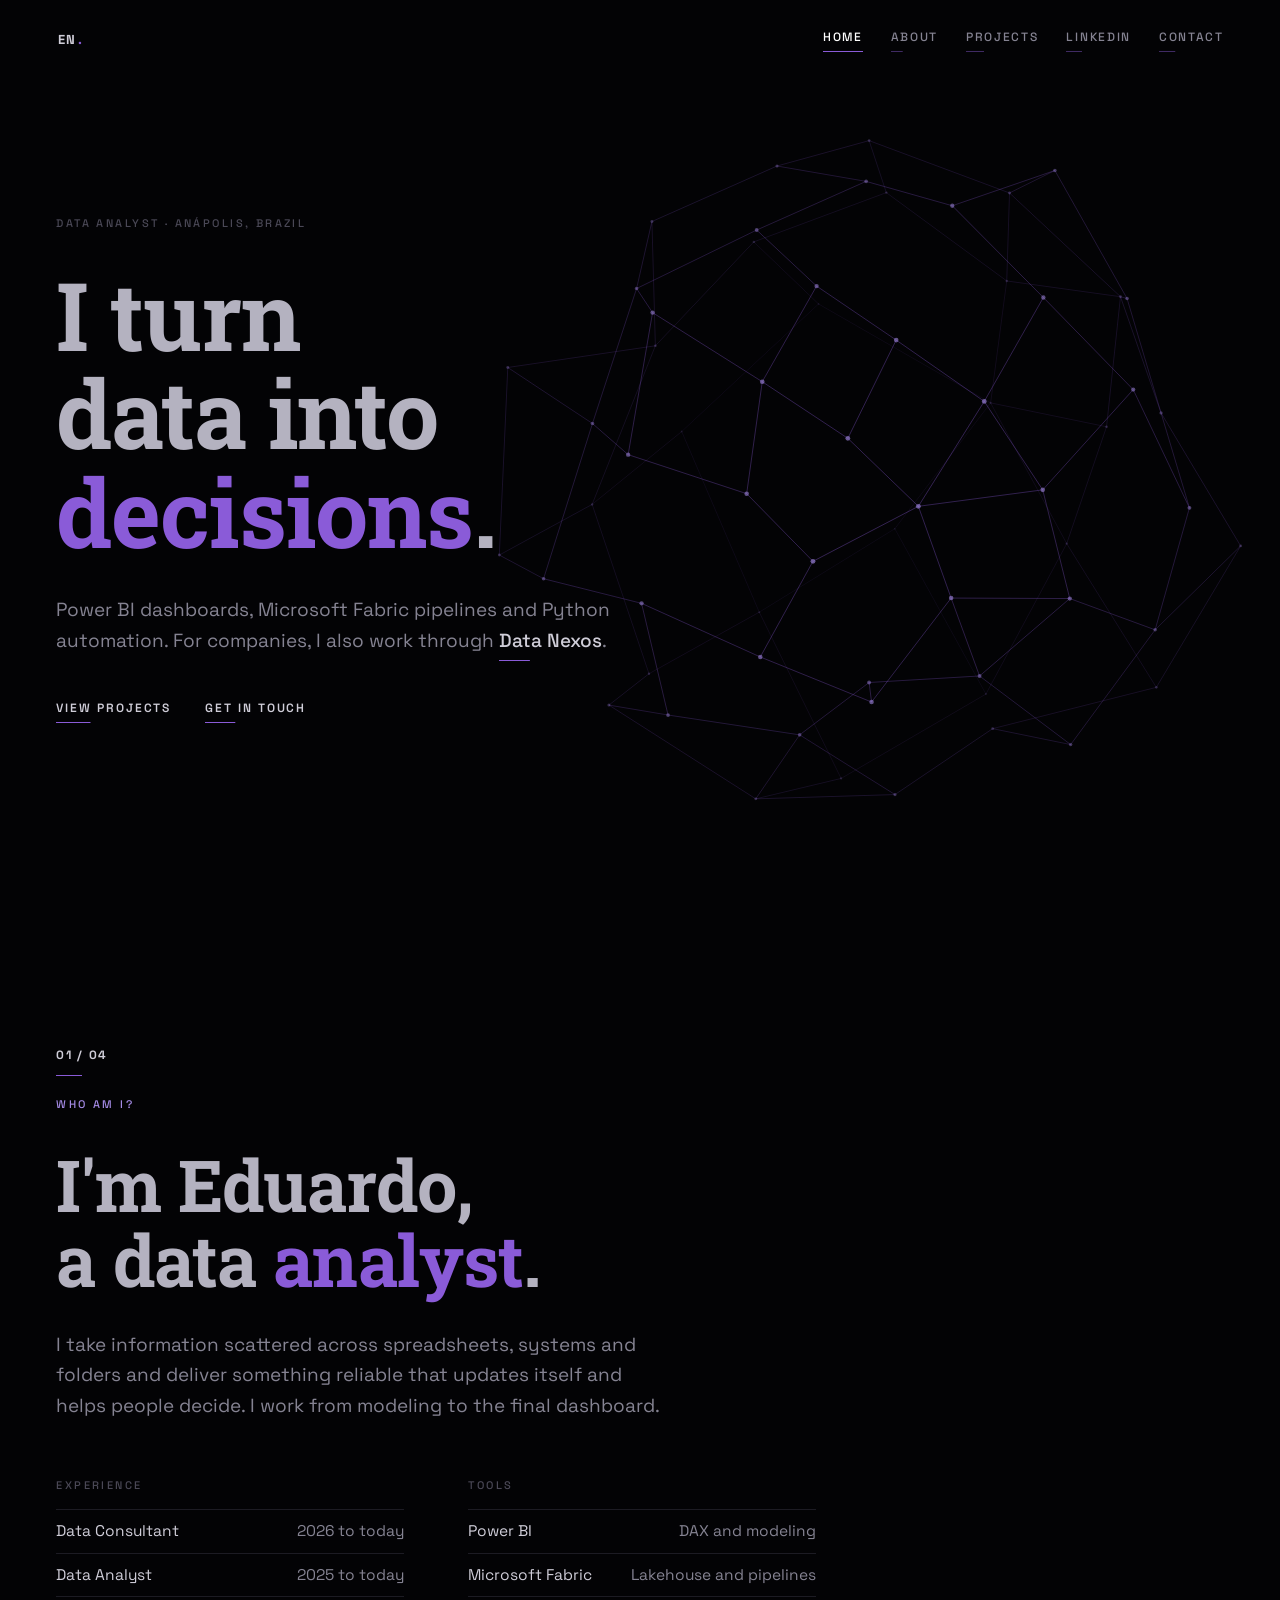
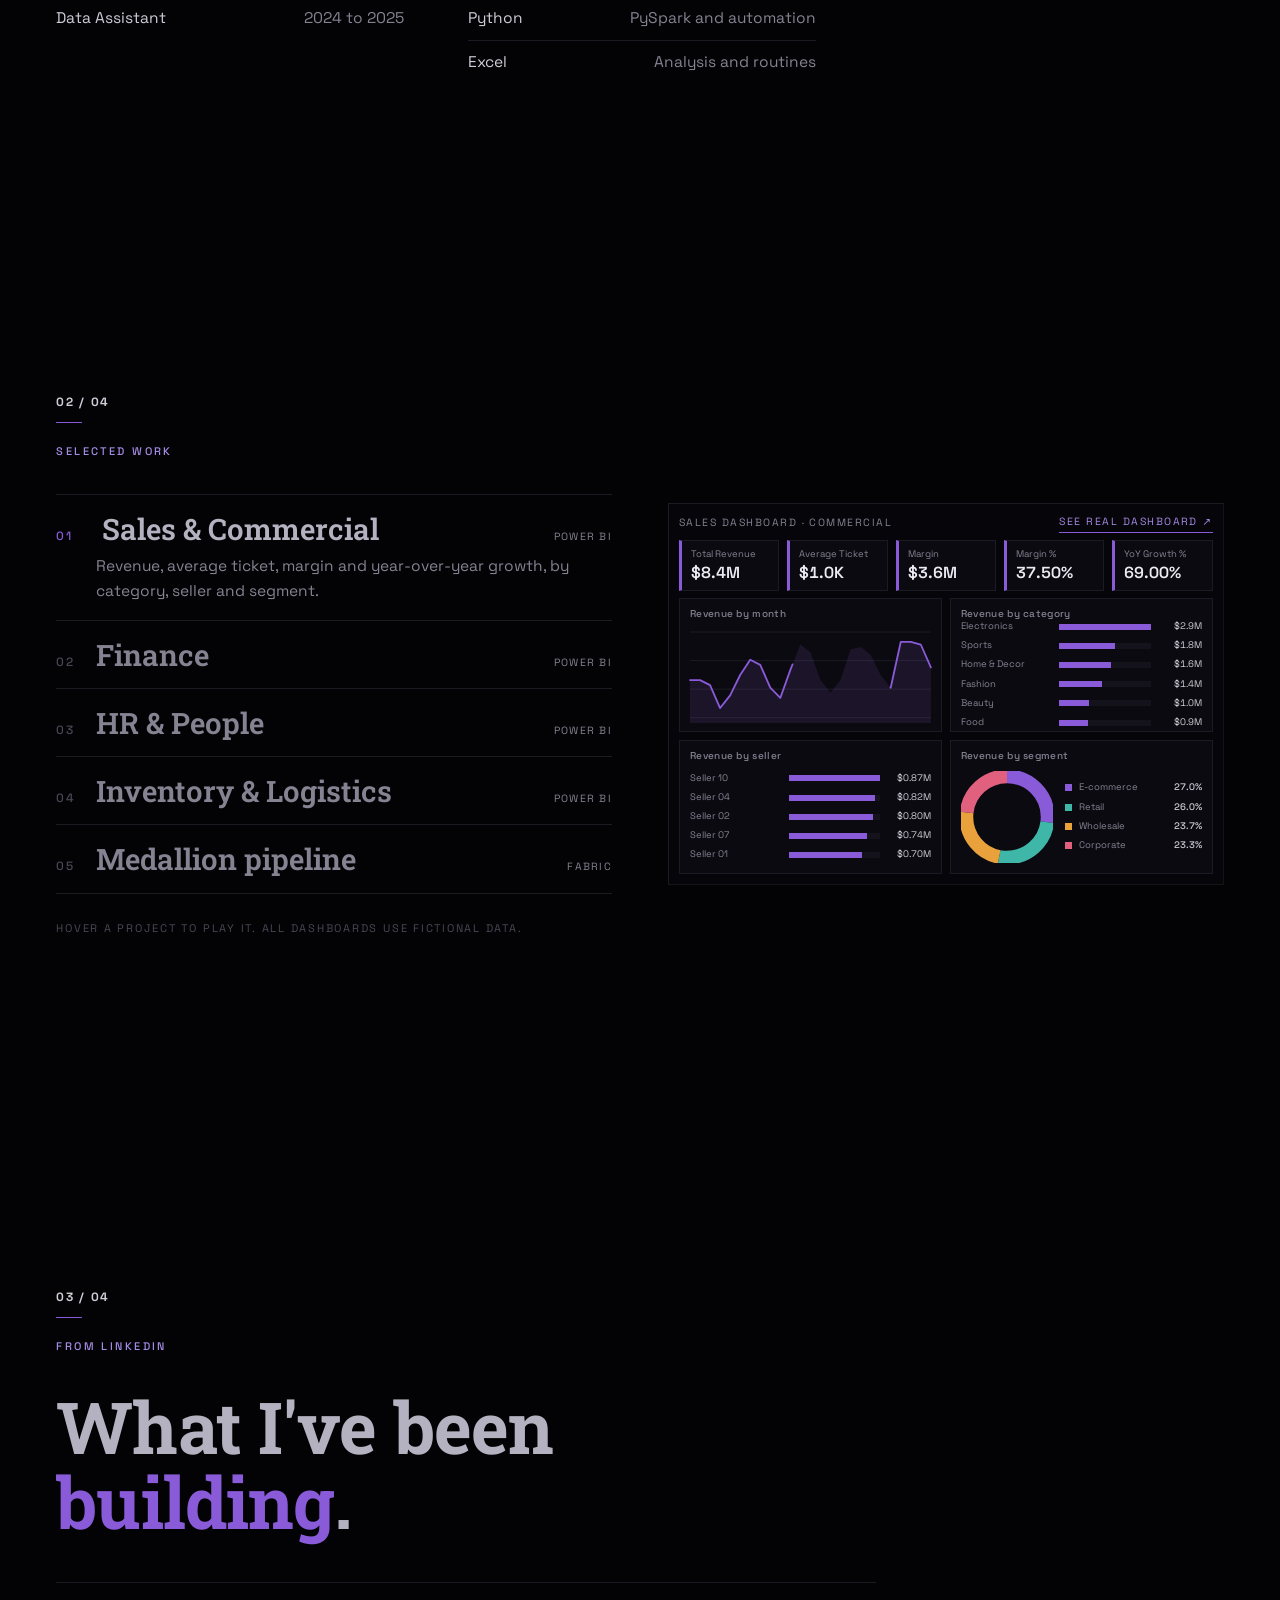
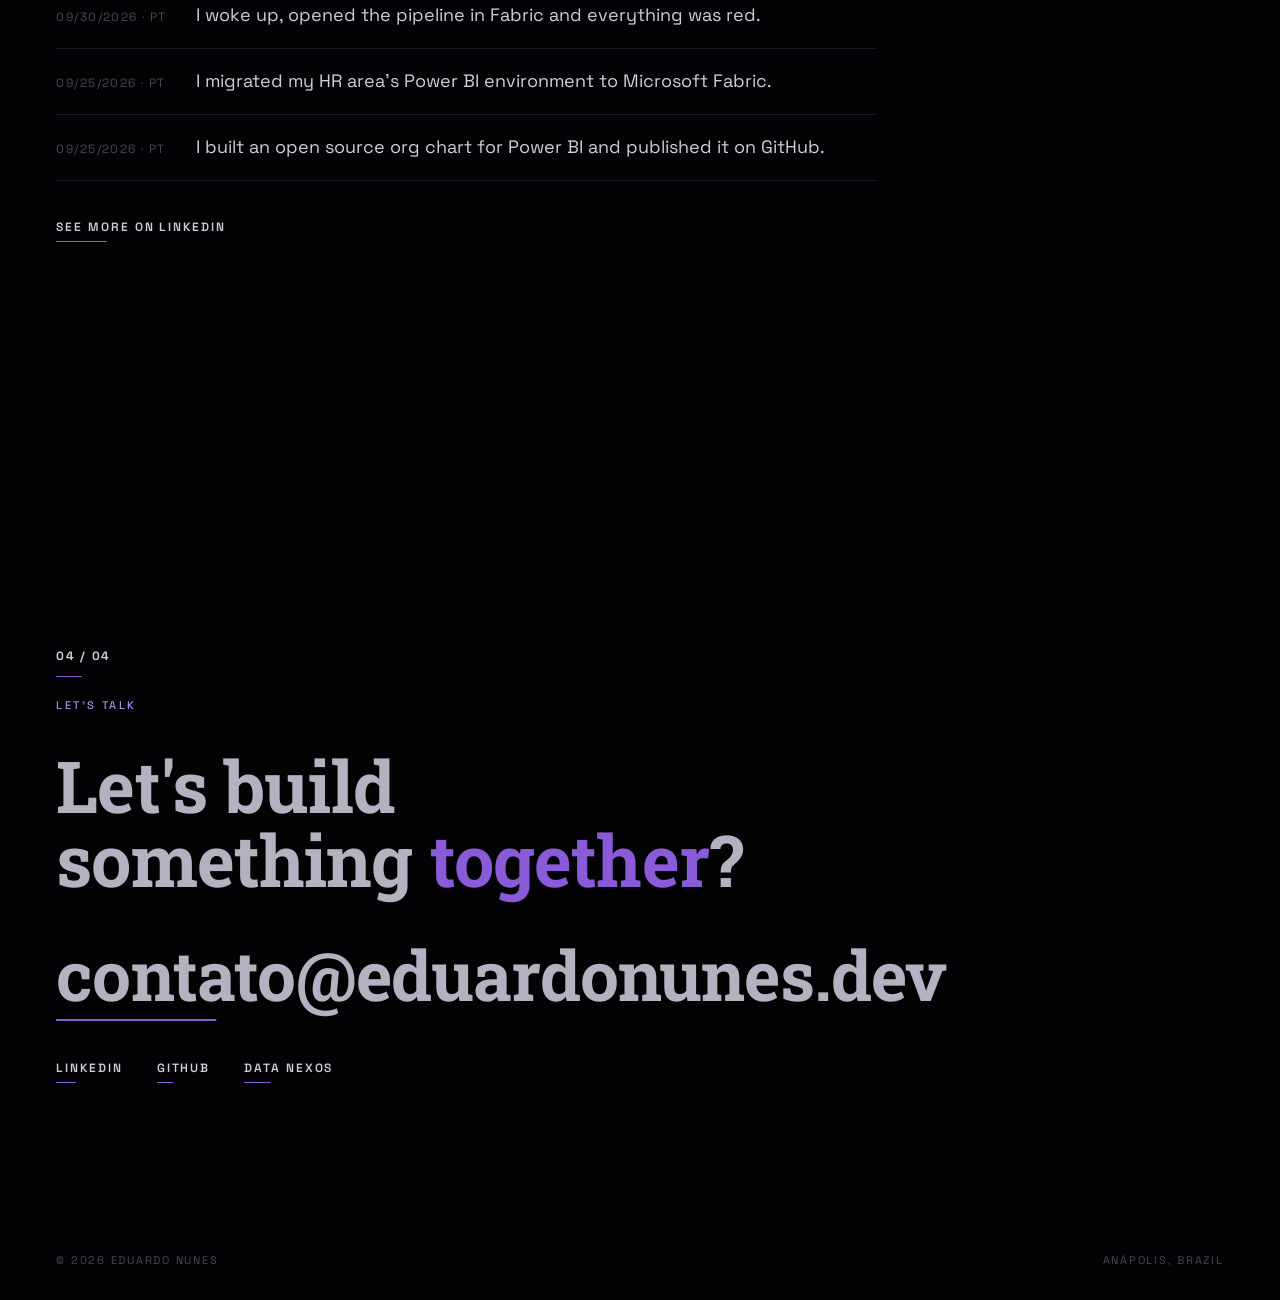
==== commit 9d871f16: "Aviso discreto do seletor de idioma e paineis animados mais compactos Co-Authored-By: Claude Sonnet " ====
--- a/index.html
+++ b/index.html
@@ -28,6 +28,10 @@
 
 <header class="nav">
   <button class="lang" id="lang" type="button" aria-label="Mudar idioma / Switch language" title="Switch to English"><span id="langLabel">BR</span><i>.</i></button>
+  <div class="hint" id="langHint" role="status" hidden>
+    <b data-en="Switch language">Mudar idioma</b>
+    <span data-en="This site is also available in Portuguese.">Este site também está disponível em inglês.</span>
+  </div>
   <nav aria-label="Principal">
     <ul>
       <li><a href="#home" data-nav="home">Home</a></li>
--- a/assets/css/portfolio.css
+++ b/assets/css/portfolio.css
@@ -39,7 +39,15 @@
 .lang { white-space: nowrap; background: none; border: 0; padding: 4px 0; cursor: pointer; color: var(--text); font-family: var(--sans); transition: color .3s; }
 .lang:hover { color: #fff; }
 .lang i, .logo i { font-style: normal; color: var(--accent); }
-.lang span { display: inline-block; min-width: 1.7em; }
+.lang span { display: inline-block; min-width: 1.7em; transition: color .4s; }
+.lang.hinting span { color: var(--accent-soft); }
+
+/* Aviso do seletor de idioma */
+.hint { position: absolute; left: calc(var(--pad) + 56px); top: 10px; max-width: 232px; display: flex; flex-direction: column; gap: 3px; padding: 9px 14px 10px; background: #09080d; border: 1px solid var(--line); border-left: 2px solid var(--accent); font-size: 12px; line-height: 1.4; color: var(--muted); pointer-events: auto; cursor: pointer; opacity: 0; transform: translateX(-8px); transition: opacity .6s ease, transform .8s var(--ease); }
+.hint[hidden] { display: none; }
+.hint.show { opacity: 1; transform: none; }
+.hint b { font-size: 10.5px; font-weight: 600; letter-spacing: .16em; text-transform: uppercase; color: var(--text); }
+.hint::before { content: ""; position: absolute; left: -6px; top: 14px; width: 9px; height: 9px; background: #09080d; border-left: 1px solid var(--accent); border-bottom: 1px solid var(--accent); transform: rotate(45deg); }
 .nav ul { display: flex; gap: 28px; }
 .nav li a { position: relative; display: block; padding-bottom: 5px; text-decoration: none; font-size: 12px; font-weight: 500; letter-spacing: .14em; text-transform: uppercase; color: var(--muted); transition: color .3s; }
 .nav li a::after { content: ""; position: absolute; left: 0; bottom: 0; width: 100%; height: 1px; background: var(--accent); transform: scaleX(.25); transform-origin: 0 50%; opacity: .45; transition: transform .6s var(--ease), opacity .3s; }
@@ -76,7 +84,7 @@
 .about-grid li span:last-child { color: var(--muted); text-align: right; }
 
 /* Projetos */
-.work { display: grid; grid-template-columns: minmax(0, .82fr) minmax(0, 1.18fr); gap: 48px; align-items: center; }
+.work { display: grid; grid-template-columns: minmax(0, 1fr) minmax(0, 1fr); gap: 56px; align-items: center; }
 .plist { max-width: 560px; }
 .plist li { border-top: 1px solid var(--line); }
 .plist li:last-child { border-bottom: 1px solid var(--line); }
@@ -93,7 +101,7 @@
 .prow.on .d p { opacity: 1; padding-top: 8px; }
 .prow .mimg { display: none; }
 
-.pv { position: relative; aspect-ratio: 16 / 10.4; }
+.pv { position: relative; width: 100%; max-width: 580px; justify-self: end; aspect-ratio: 16 / 11; }
 .pv-item { position: absolute; inset: 0; opacity: 0; clip-path: inset(0 0 0 100%); transition: opacity .6s ease, clip-path .9s var(--ease); pointer-events: none; }
 .pv-item.on { opacity: 1; clip-path: inset(0 0 0 0); pointer-events: auto; }
 .note { margin-top: 26px; font-size: 11px; letter-spacing: .16em; text-transform: uppercase; color: var(--dim); }
@@ -141,7 +149,7 @@
 
 /* Painéis animados */
 .pv-item { display: block; }
-.dash { position: absolute; inset: 0; display: flex; flex-direction: column; gap: 8px; padding: 12px; background: #06050a; border: 1px solid var(--line); overflow: hidden; }
+.dash { position: absolute; inset: 0; display: flex; flex-direction: column; gap: 7px; padding: 10px; background: #06050a; border: 1px solid var(--line); overflow: hidden; }
 .dash-h { display: flex; justify-content: space-between; align-items: center; gap: 12px; font-size: 10.5px; letter-spacing: .14em; text-transform: uppercase; color: var(--muted); }
 .dash-h span { white-space: nowrap; overflow: hidden; text-overflow: ellipsis; }
 .real { flex: none; background: none; border: 0; padding: 0 0 2px; cursor: pointer; font-family: var(--sans); font-size: 10.5px; letter-spacing: .14em; text-transform: uppercase; color: var(--accent-soft); border-bottom: 1px solid var(--accent); }
@@ -149,7 +157,7 @@
 .kpis { display: grid; grid-template-columns: repeat(var(--n), 1fr); gap: 8px; }
 .kpi { border: 1px solid var(--line); border-left: 3px solid var(--accent); background: #0b0a10; padding: 6px 9px 7px; min-width: 0; }
 .kpi small { display: block; font-size: 9.5px; color: var(--muted); white-space: nowrap; overflow: hidden; text-overflow: ellipsis; }
-.kpi b { display: block; font-size: clamp(14px, 1.6vw, 21px); font-weight: 600; color: #ecebf4; font-variant-numeric: tabular-nums; line-height: 1.25; white-space: nowrap; }
+.kpi b { display: block; font-size: clamp(13px, 1.25vw, 17px); font-weight: 600; color: #ecebf4; font-variant-numeric: tabular-nums; line-height: 1.25; white-space: nowrap; }
 .grid4 { flex: 1; min-height: 0; display: grid; grid-template-columns: 1fr 1fr; grid-template-rows: 1fr 1fr; gap: 8px; }
 .card { min-width: 0; min-height: 0; display: flex; flex-direction: column; border: 1px solid var(--line); background: #0b0a10; padding: 7px 10px 8px; }
 .card h4 { margin: 0 0 5px; font-size: 10px; font-weight: 500; letter-spacing: .03em; color: var(--muted); white-space: nowrap; overflow: hidden; text-overflow: ellipsis; }
@@ -161,22 +169,22 @@
 .lineplot .series { fill: none; stroke-width: 1.8; stroke-linejoin: round; stroke-linecap: round; vector-effect: non-scaling-stroke; stroke-dasharray: 1; stroke-dashoffset: 1; }
 .lineplot .area { fill: rgba(138, 91, 216, .13); stroke: none; opacity: 0; }
 
-.hb { display: flex; flex-direction: column; justify-content: center; gap: 5px; }
+.hb { display: flex; flex-direction: column; justify-content: center; gap: 4px; }
 .hb .r { display: grid; grid-template-columns: 38% 1fr auto; gap: 7px; align-items: center; font-size: 9.5px; }
 .hb .lb { color: var(--muted); white-space: nowrap; overflow: hidden; text-overflow: ellipsis; }
-.hb .bar { height: 7px; background: #14121a; }
+.hb .bar { height: 6px; background: #14121a; }
 .hb .bar i { display: block; height: 100%; width: var(--w); background: var(--accent); transform-origin: 0 50%; }
 .hb .v { color: var(--text); font-variant-numeric: tabular-nums; min-width: 4.6em; text-align: right; }
 
 .vb { display: flex; align-items: stretch; gap: 6px; }
 .vb .c { flex: 1; min-width: 0; display: flex; flex-direction: column; align-items: stretch; }
 .vb .bw { flex: 1; display: flex; align-items: flex-end; min-height: 0; }
-.vb .bw i { display: block; width: 100%; height: var(--h); background: var(--accent); transform-origin: 50% 100%; }
+.vb .bw i { display: block; width: 100%; max-width: 26px; margin: 0 auto; height: calc(var(--h) * .82); background: var(--accent); transform-origin: 50% 100%; }
 .vb .v { font-size: 8.5px; color: var(--text); text-align: center; white-space: nowrap; overflow: hidden; text-overflow: ellipsis; margin-bottom: 2px; font-variant-numeric: tabular-nums; }
 .vb .lb { font-size: 8.5px; color: var(--muted); text-align: center; white-space: nowrap; overflow: hidden; text-overflow: ellipsis; margin-top: 3px; }
 
 .dn { display: flex; align-items: center; gap: 12px; }
-.donut { height: 100%; max-height: 100%; aspect-ratio: 1; max-width: 46%; transform: rotate(-90deg); }
+.donut { height: 100%; max-height: 92px; aspect-ratio: 1; max-width: 40%; transform: rotate(-90deg); }
 .donut circle { fill: none; stroke-width: 5.4; }
 .donut .ring { stroke: #14121a; }
 .donut .seg { stroke-dasharray: 0 100; stroke-dashoffset: var(--o); }
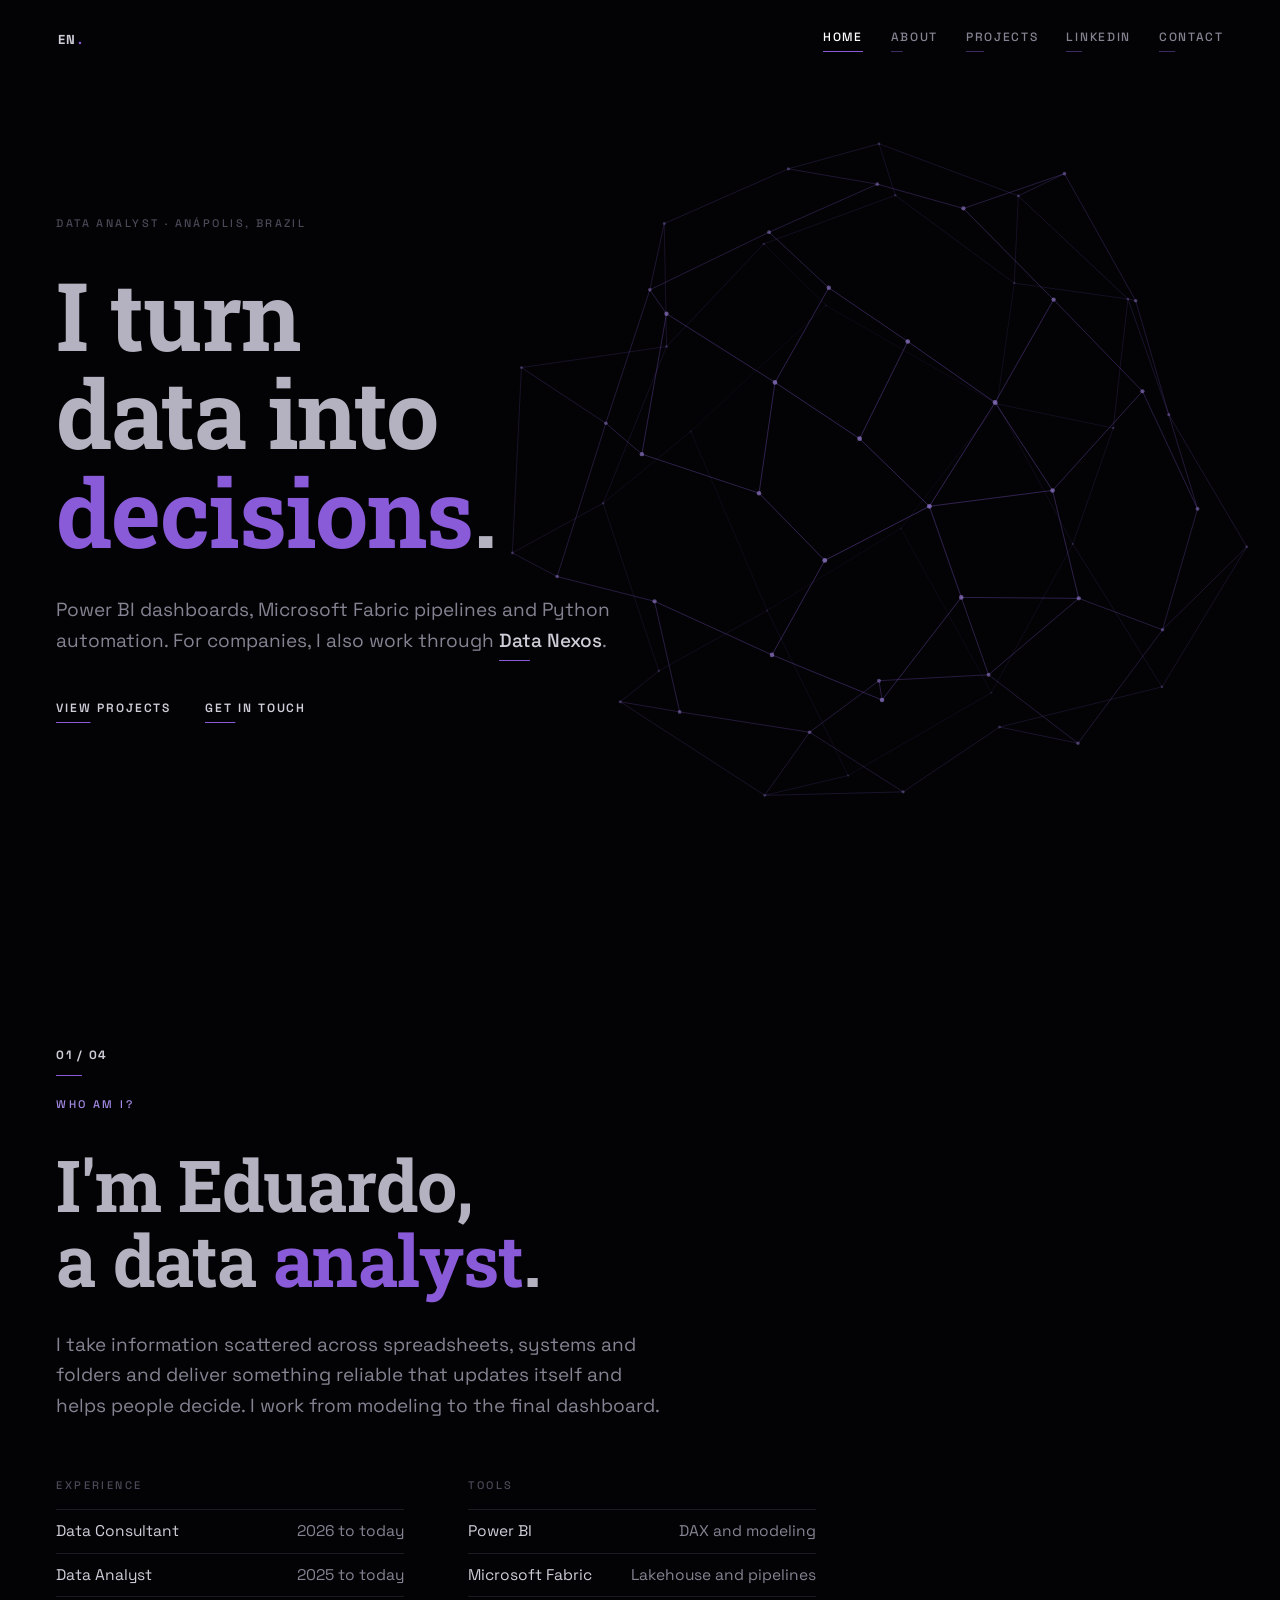
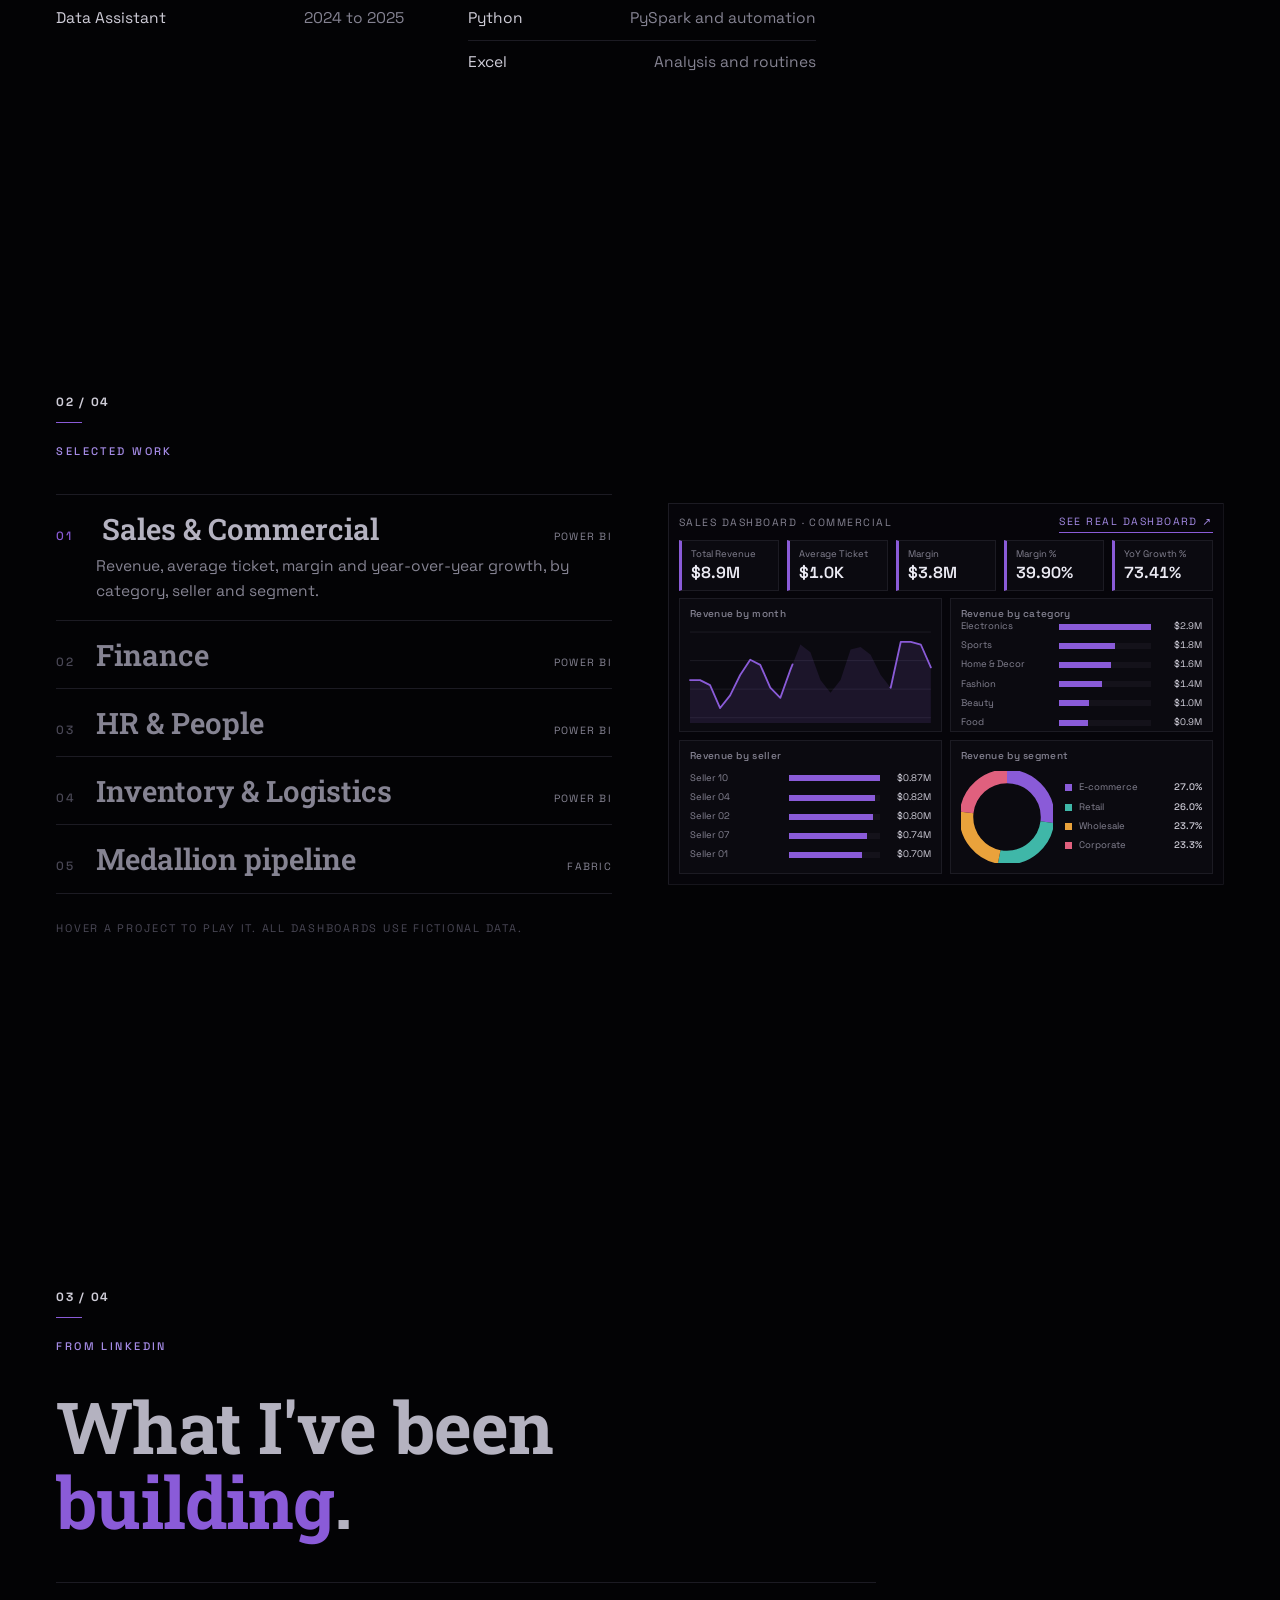
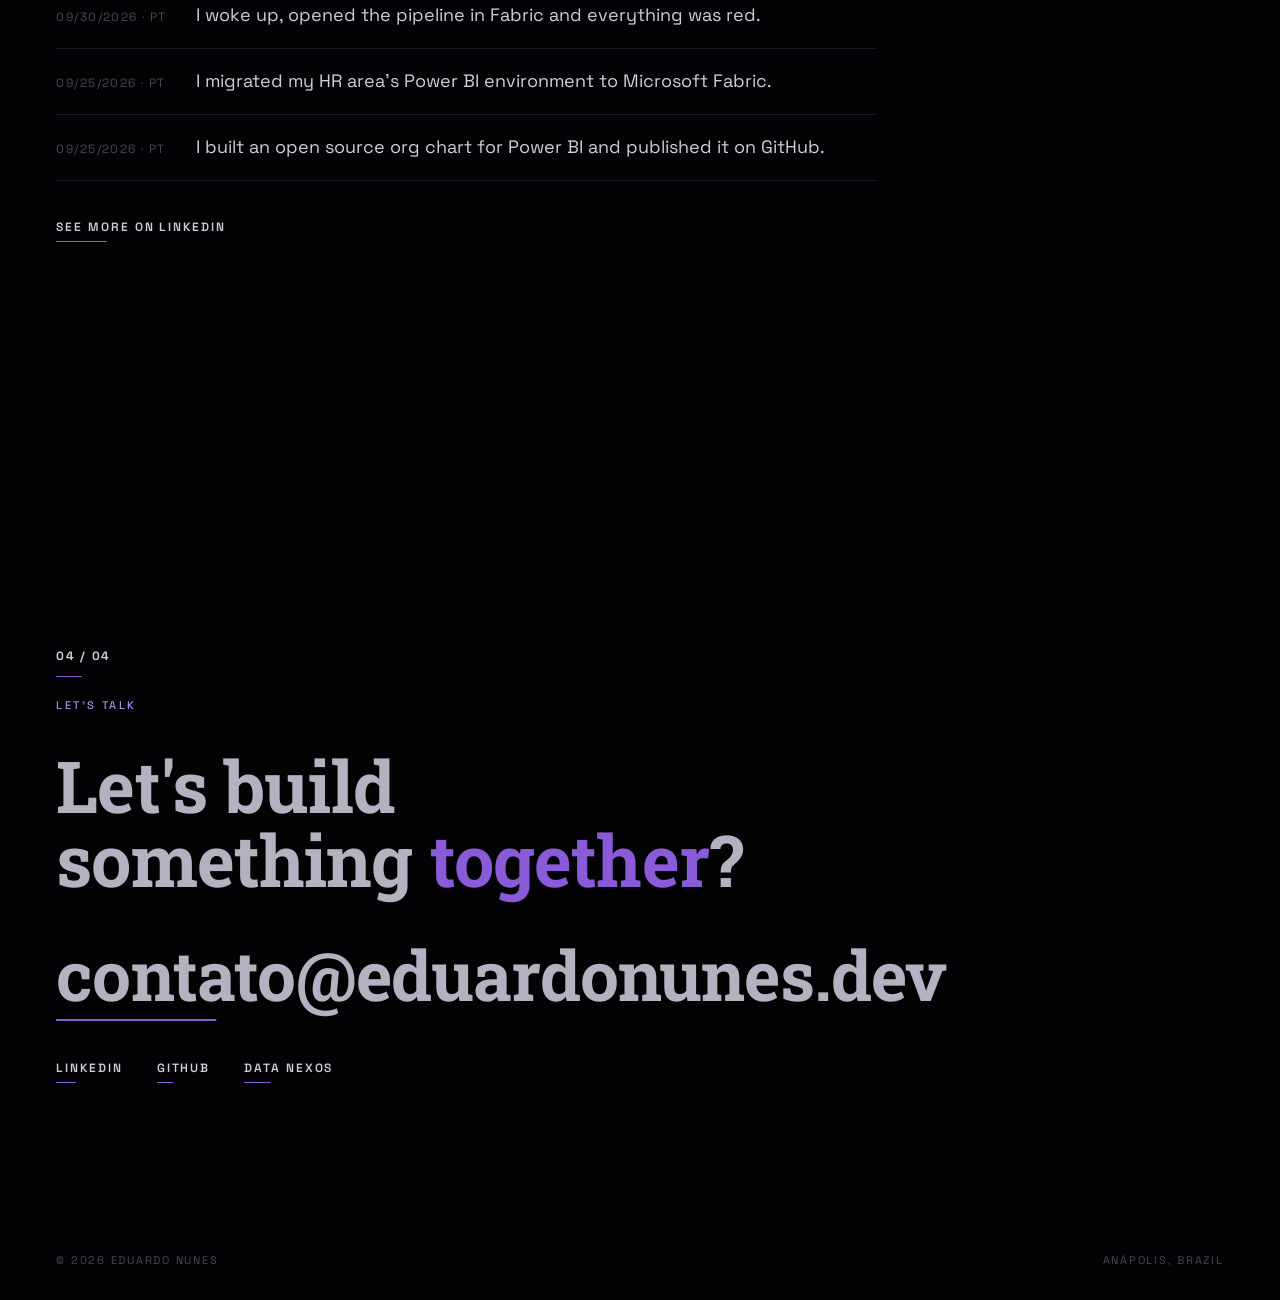
==== commit 6ae3687b: "Aviso do idioma: reaparece ate o visitante trocar, com seta, ponto e barra de tempo animados Co-Auth" ====
--- a/index.html
+++ b/index.html
@@ -31,6 +31,7 @@
   <div class="hint" id="langHint" role="status" hidden>
     <b data-en="Switch language">Mudar idioma</b>
     <span data-en="This site is also available in Portuguese.">Este site também está disponível em inglês.</span>
+    <i class="tm" aria-hidden="true"></i>
   </div>
   <nav aria-label="Principal">
     <ul>
--- a/assets/css/portfolio.css
+++ b/assets/css/portfolio.css
@@ -46,6 +46,13 @@
 .hint { position: absolute; left: calc(var(--pad) + 56px); top: 10px; max-width: 232px; display: flex; flex-direction: column; gap: 3px; padding: 9px 14px 10px; background: #09080d; border: 1px solid var(--line); border-left: 2px solid var(--accent); font-size: 12px; line-height: 1.4; color: var(--muted); pointer-events: auto; cursor: pointer; opacity: 0; transform: translateX(-8px); transition: opacity .6s ease, transform .8s var(--ease); }
 .hint[hidden] { display: none; }
 .hint.show { opacity: 1; transform: none; }
+.hint .tm { position: absolute; left: 0; right: 0; bottom: -1px; height: 1px; background: var(--accent); transform-origin: 0 50%; }
+.hint.show .tm { animation: hintbar 12s linear forwards; }
+.hint.show::before { animation: nudge 1.3s ease-in-out .8s 3; }
+.lang.hinting i { animation: dotblink 1.3s ease-in-out .8s 3; }
+@keyframes hintbar { from { transform: scaleX(1); } to { transform: scaleX(0); } }
+@keyframes nudge { 0%, 100% { transform: translateX(0) rotate(45deg); } 50% { transform: translateX(-5px) rotate(45deg); } }
+@keyframes dotblink { 0%, 100% { opacity: 1; } 50% { opacity: .2; } }
 .hint b { font-size: 10.5px; font-weight: 600; letter-spacing: .16em; text-transform: uppercase; color: var(--text); }
 .hint::before { content: ""; position: absolute; left: -6px; top: 14px; width: 9px; height: 9px; background: #09080d; border-left: 1px solid var(--accent); border-bottom: 1px solid var(--accent); transform: rotate(45deg); }
 .nav ul { display: flex; gap: 28px; }
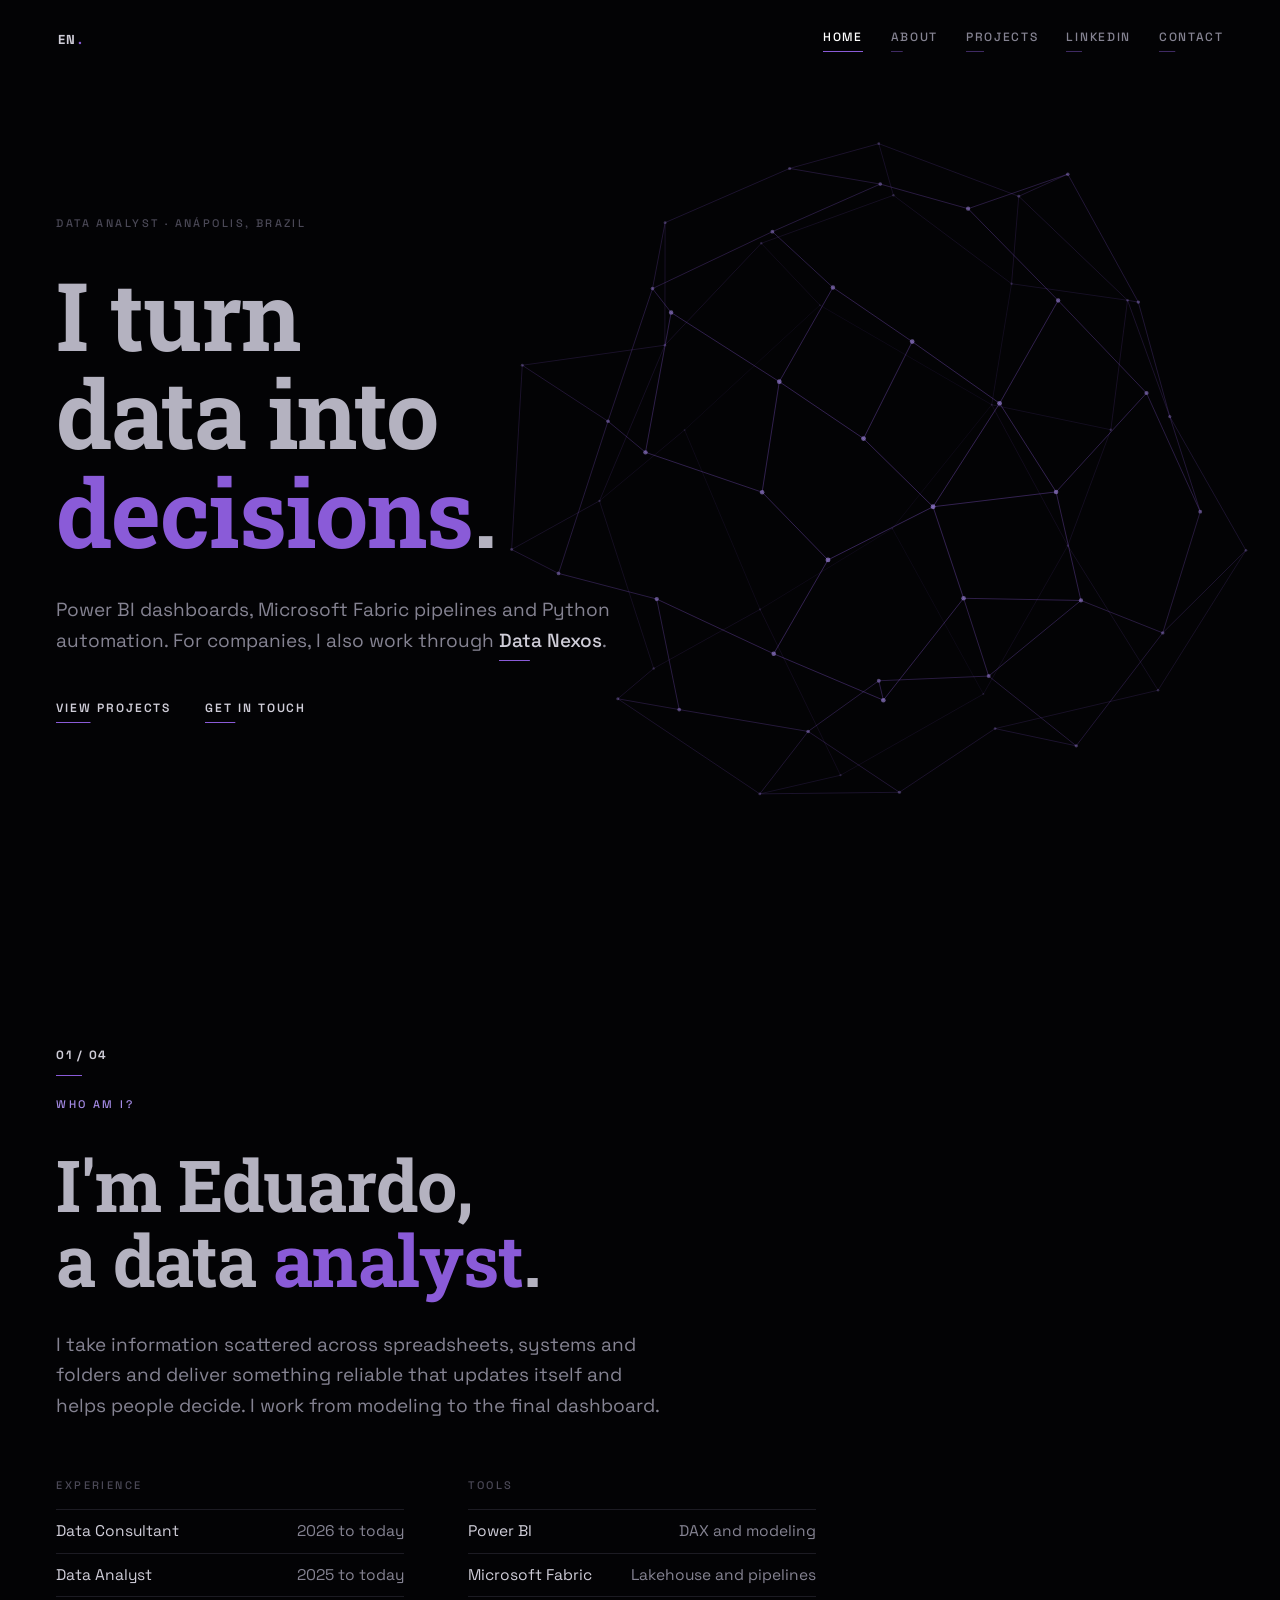
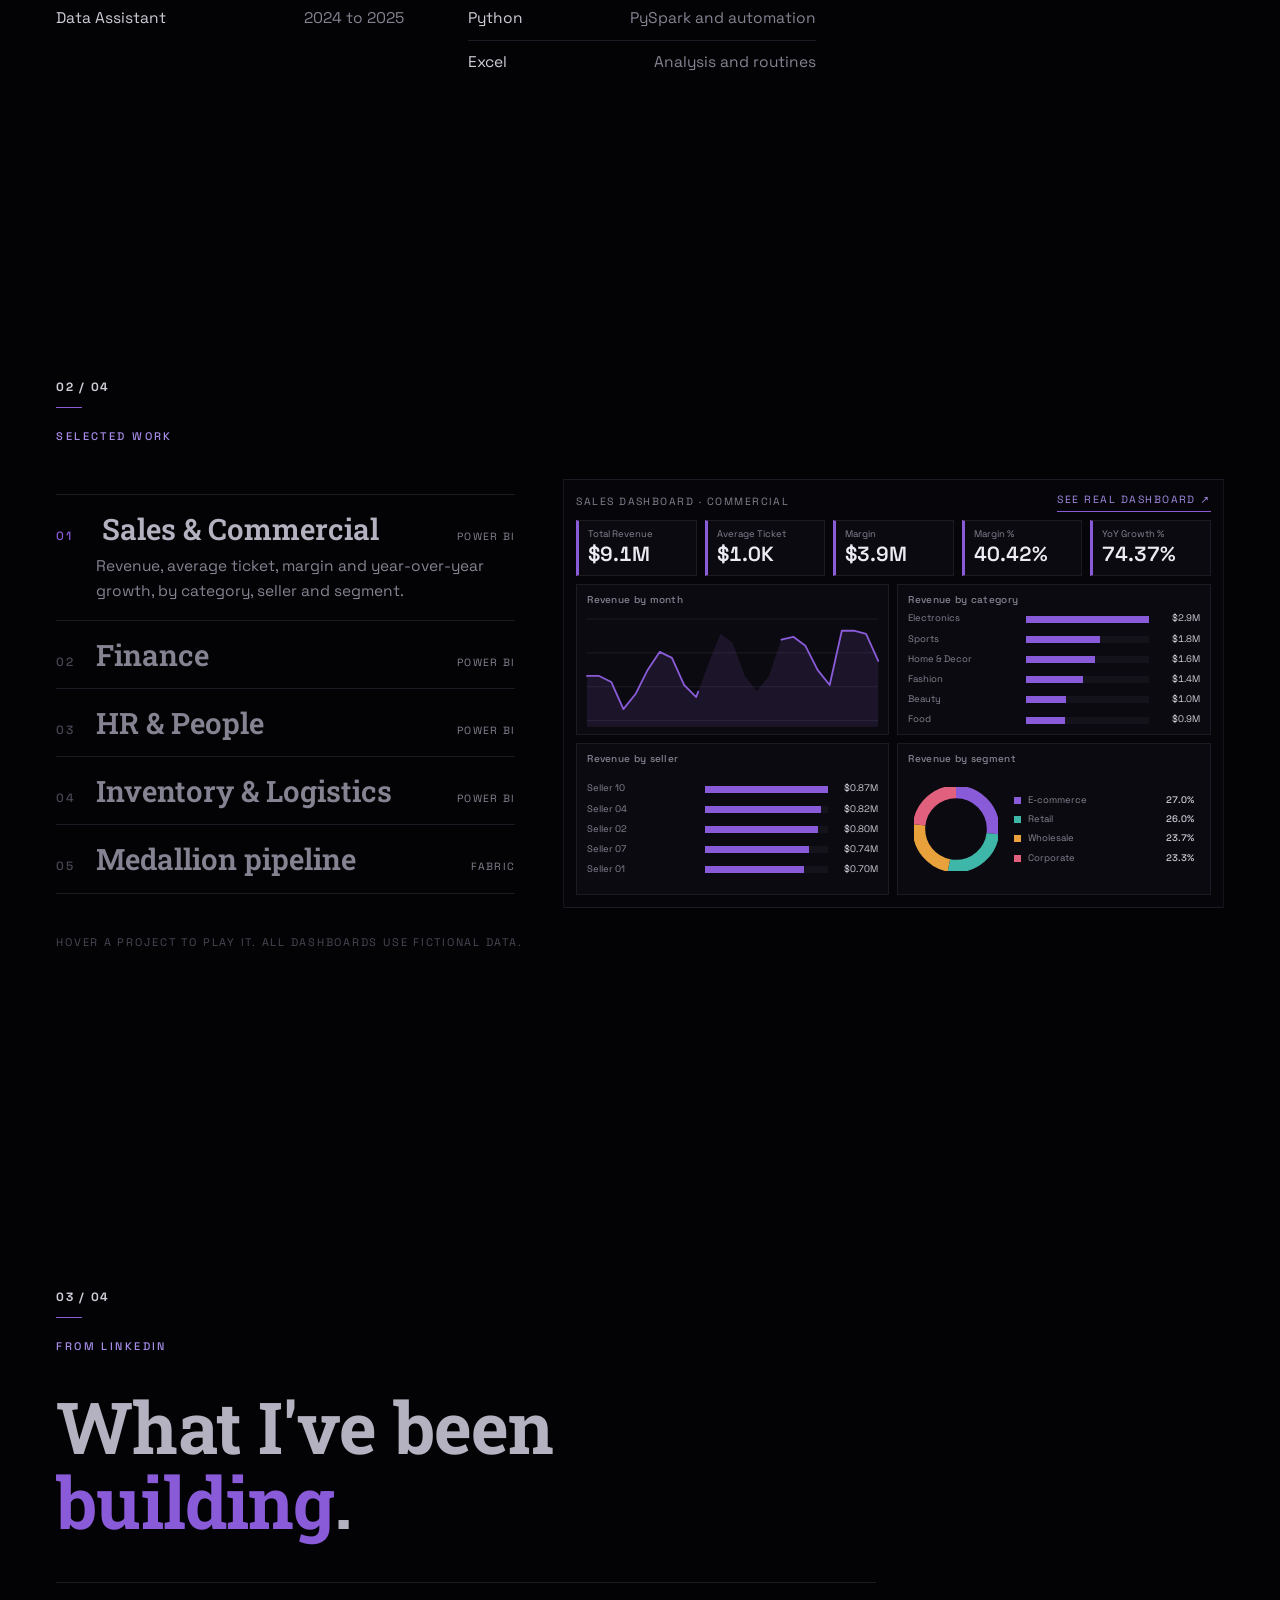
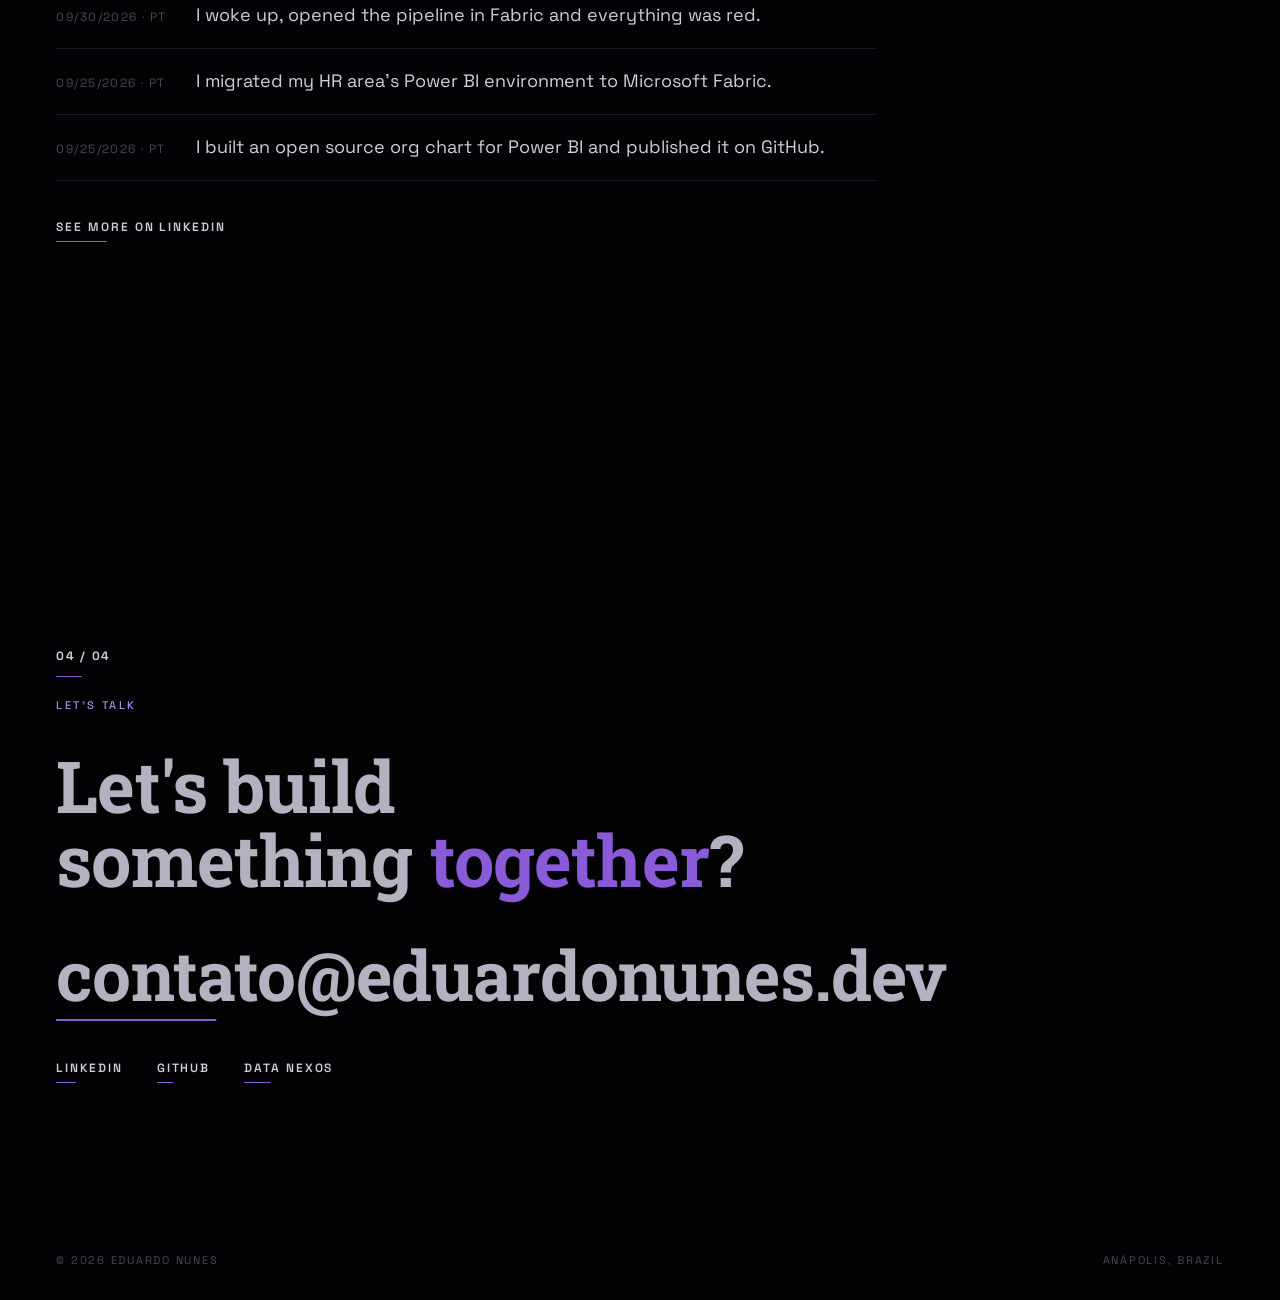
==== commit 39735f7c: "Aviso do idioma na lingua oposta: site BR mostra em ingles e site EN mostra em portugues Co-Authored" ====
--- a/index.html
+++ b/index.html
@@ -29,8 +29,8 @@
 <header class="nav">
   <button class="lang" id="lang" type="button" aria-label="Mudar idioma / Switch language" title="Switch to English"><span id="langLabel">BR</span><i>.</i></button>
   <div class="hint" id="langHint" role="status" hidden>
-    <b data-en="Switch language">Mudar idioma</b>
-    <span data-en="This site is also available in Portuguese.">Este site também está disponível em inglês.</span>
+    <b data-en="Mudar idioma">Switch language</b>
+    <span data-en="Este site também está disponível em português.">This site is also available in English.</span>
     <i class="tm" aria-hidden="true"></i>
   </div>
   <nav aria-label="Principal">
--- a/assets/css/portfolio.css
+++ b/assets/css/portfolio.css
@@ -91,7 +91,7 @@
 .about-grid li span:last-child { color: var(--muted); text-align: right; }
 
 /* Projetos */
-.work { display: grid; grid-template-columns: minmax(0, 1fr) minmax(0, 1fr); gap: 56px; align-items: center; }
+.work { display: grid; grid-template-columns: minmax(0, .82fr) minmax(0, 1.18fr); gap: 48px; align-items: center; }
 .plist { max-width: 560px; }
 .plist li { border-top: 1px solid var(--line); }
 .plist li:last-child { border-bottom: 1px solid var(--line); }
@@ -108,7 +108,7 @@
 .prow.on .d p { opacity: 1; padding-top: 8px; }
 .prow .mimg { display: none; }
 
-.pv { position: relative; width: 100%; max-width: 580px; justify-self: end; aspect-ratio: 16 / 11; }
+.pv { position: relative; aspect-ratio: 16 / 10.4; }
 .pv-item { position: absolute; inset: 0; opacity: 0; clip-path: inset(0 0 0 100%); transition: opacity .6s ease, clip-path .9s var(--ease); pointer-events: none; }
 .pv-item.on { opacity: 1; clip-path: inset(0 0 0 0); pointer-events: auto; }
 .note { margin-top: 26px; font-size: 11px; letter-spacing: .16em; text-transform: uppercase; color: var(--dim); }
@@ -156,7 +156,7 @@
 
 /* Painéis animados */
 .pv-item { display: block; }
-.dash { position: absolute; inset: 0; display: flex; flex-direction: column; gap: 7px; padding: 10px; background: #06050a; border: 1px solid var(--line); overflow: hidden; }
+.dash { position: absolute; inset: 0; display: flex; flex-direction: column; gap: 8px; padding: 12px; background: #06050a; border: 1px solid var(--line); overflow: hidden; }
 .dash-h { display: flex; justify-content: space-between; align-items: center; gap: 12px; font-size: 10.5px; letter-spacing: .14em; text-transform: uppercase; color: var(--muted); }
 .dash-h span { white-space: nowrap; overflow: hidden; text-overflow: ellipsis; }
 .real { flex: none; background: none; border: 0; padding: 0 0 2px; cursor: pointer; font-family: var(--sans); font-size: 10.5px; letter-spacing: .14em; text-transform: uppercase; color: var(--accent-soft); border-bottom: 1px solid var(--accent); }
@@ -164,7 +164,7 @@
 .kpis { display: grid; grid-template-columns: repeat(var(--n), 1fr); gap: 8px; }
 .kpi { border: 1px solid var(--line); border-left: 3px solid var(--accent); background: #0b0a10; padding: 6px 9px 7px; min-width: 0; }
 .kpi small { display: block; font-size: 9.5px; color: var(--muted); white-space: nowrap; overflow: hidden; text-overflow: ellipsis; }
-.kpi b { display: block; font-size: clamp(13px, 1.25vw, 17px); font-weight: 600; color: #ecebf4; font-variant-numeric: tabular-nums; line-height: 1.25; white-space: nowrap; }
+.kpi b { display: block; font-size: clamp(14px, 1.6vw, 21px); font-weight: 600; color: #ecebf4; font-variant-numeric: tabular-nums; line-height: 1.25; white-space: nowrap; }
 .grid4 { flex: 1; min-height: 0; display: grid; grid-template-columns: 1fr 1fr; grid-template-rows: 1fr 1fr; gap: 8px; }
 .card { min-width: 0; min-height: 0; display: flex; flex-direction: column; border: 1px solid var(--line); background: #0b0a10; padding: 7px 10px 8px; }
 .card h4 { margin: 0 0 5px; font-size: 10px; font-weight: 500; letter-spacing: .03em; color: var(--muted); white-space: nowrap; overflow: hidden; text-overflow: ellipsis; }
@@ -176,26 +176,26 @@
 .lineplot .series { fill: none; stroke-width: 1.8; stroke-linejoin: round; stroke-linecap: round; vector-effect: non-scaling-stroke; stroke-dasharray: 1; stroke-dashoffset: 1; }
 .lineplot .area { fill: rgba(138, 91, 216, .13); stroke: none; opacity: 0; }
 
-.hb { display: flex; flex-direction: column; justify-content: center; gap: 4px; }
+.hb { display: flex; flex-direction: column; justify-content: center; gap: 5px; }
 .hb .r { display: grid; grid-template-columns: 38% 1fr auto; gap: 7px; align-items: center; font-size: 9.5px; }
 .hb .lb { color: var(--muted); white-space: nowrap; overflow: hidden; text-overflow: ellipsis; }
-.hb .bar { height: 6px; background: #14121a; }
+.hb .bar { height: 7px; background: #14121a; }
 .hb .bar i { display: block; height: 100%; width: var(--w); background: var(--accent); transform-origin: 0 50%; }
 .hb .v { color: var(--text); font-variant-numeric: tabular-nums; min-width: 4.6em; text-align: right; }
 
 .vb { display: flex; align-items: stretch; gap: 6px; }
 .vb .c { flex: 1; min-width: 0; display: flex; flex-direction: column; align-items: stretch; }
 .vb .bw { flex: 1; display: flex; align-items: flex-end; min-height: 0; }
-.vb .bw i { display: block; width: 100%; max-width: 26px; margin: 0 auto; height: calc(var(--h) * .82); background: var(--accent); transform-origin: 50% 100%; }
+.vb .bw i { display: block; width: 100%; height: var(--h); background: var(--accent); transform-origin: 50% 100%; }
 .vb .v { font-size: 8.5px; color: var(--text); text-align: center; white-space: nowrap; overflow: hidden; text-overflow: ellipsis; margin-bottom: 2px; font-variant-numeric: tabular-nums; }
 .vb .lb { font-size: 8.5px; color: var(--muted); text-align: center; white-space: nowrap; overflow: hidden; text-overflow: ellipsis; margin-top: 3px; }
 
-.dn { display: flex; align-items: center; gap: 12px; }
-.donut { height: 100%; max-height: 92px; aspect-ratio: 1; max-width: 40%; transform: rotate(-90deg); }
+.dn { display: flex; align-items: center; justify-content: center; gap: 16px; }
+.donut { height: 100%; max-height: 84px; aspect-ratio: 1; max-width: 36%; flex: none; transform: rotate(-90deg); }
 .donut circle { fill: none; stroke-width: 5.4; }
 .donut .ring { stroke: #14121a; }
 .donut .seg { stroke-dasharray: 0 100; stroke-dashoffset: var(--o); }
-.dn ul { flex: 1; min-width: 0; display: grid; gap: 4px; font-size: 9.5px; }
+.dn ul { flex: 1; min-width: 0; max-width: 62%; display: grid; gap: 4px; font-size: 9.5px; }
 .dn li { display: grid; grid-template-columns: 8px 1fr auto; gap: 6px; align-items: center; color: var(--muted); transition: opacity .6s ease 1.2s; }
 .dn li i { width: 7px; height: 7px; }
 .dn li span { white-space: nowrap; overflow: hidden; text-overflow: ellipsis; }
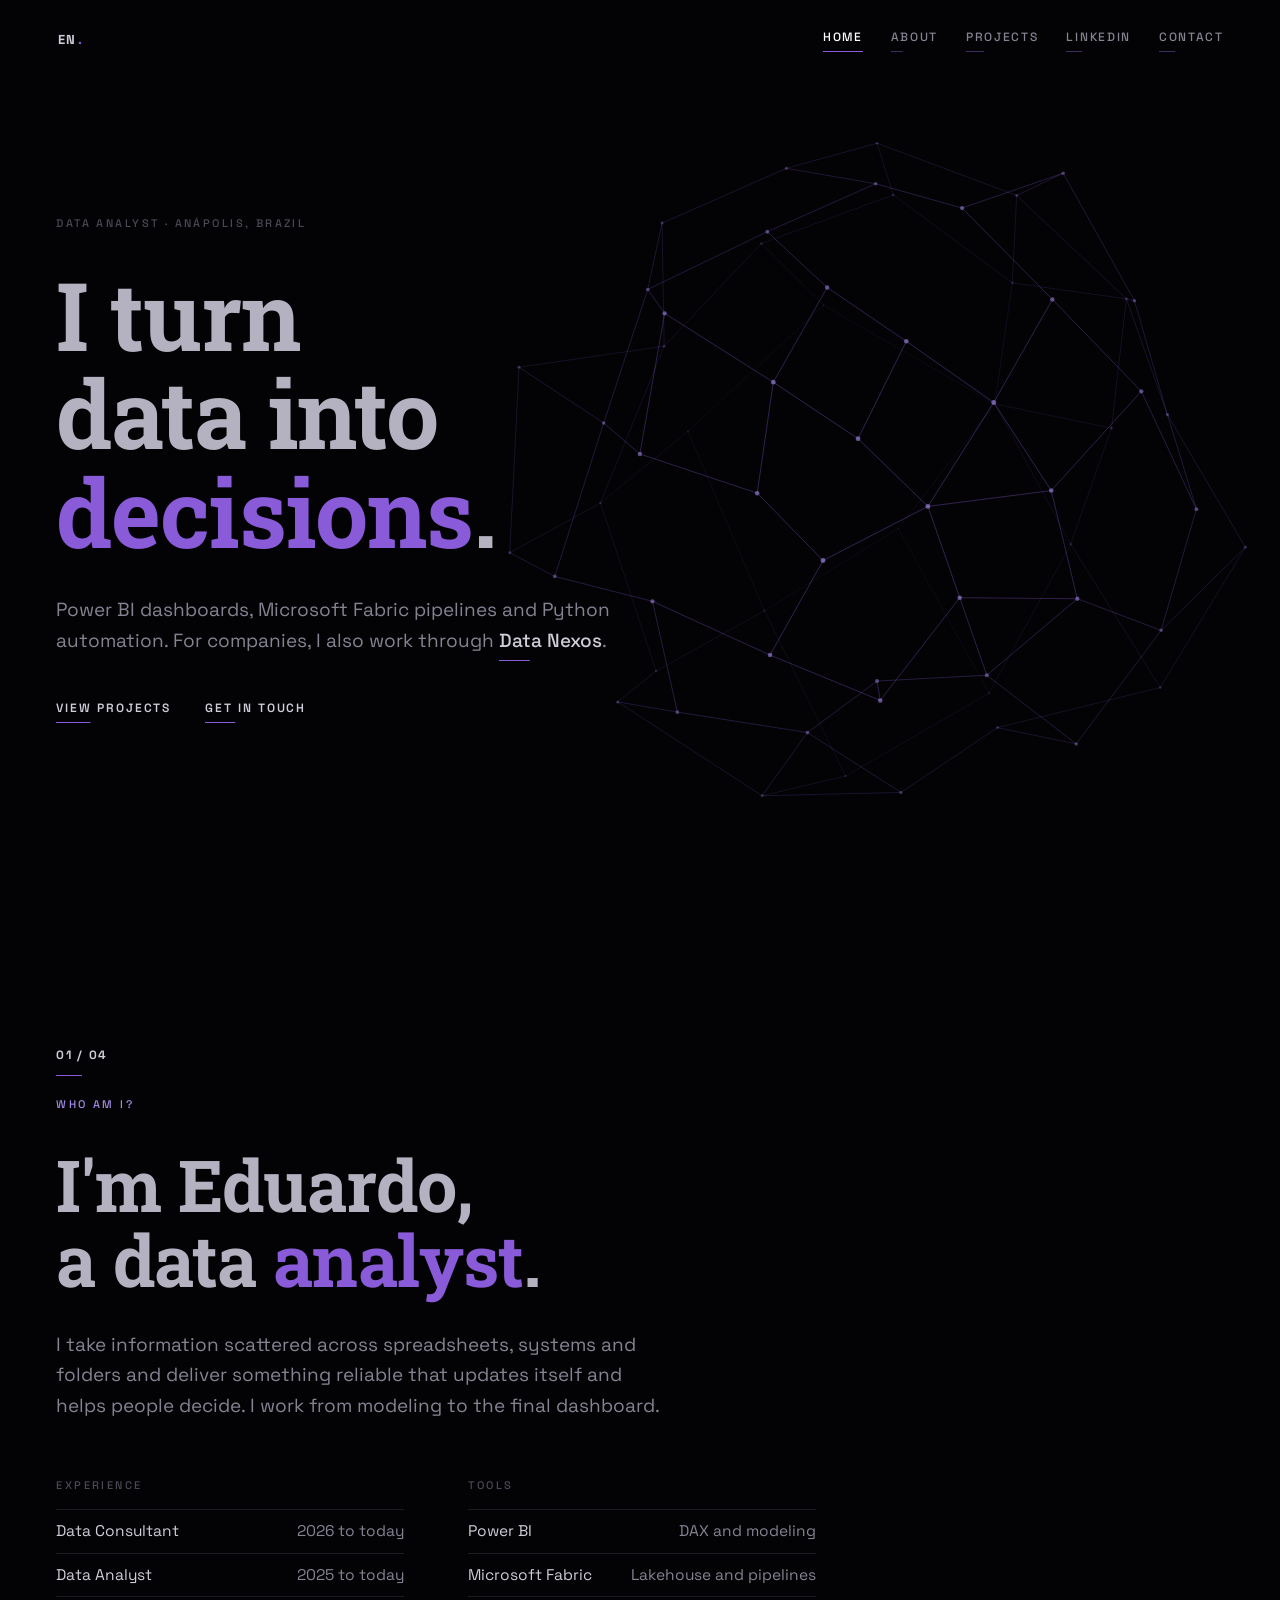
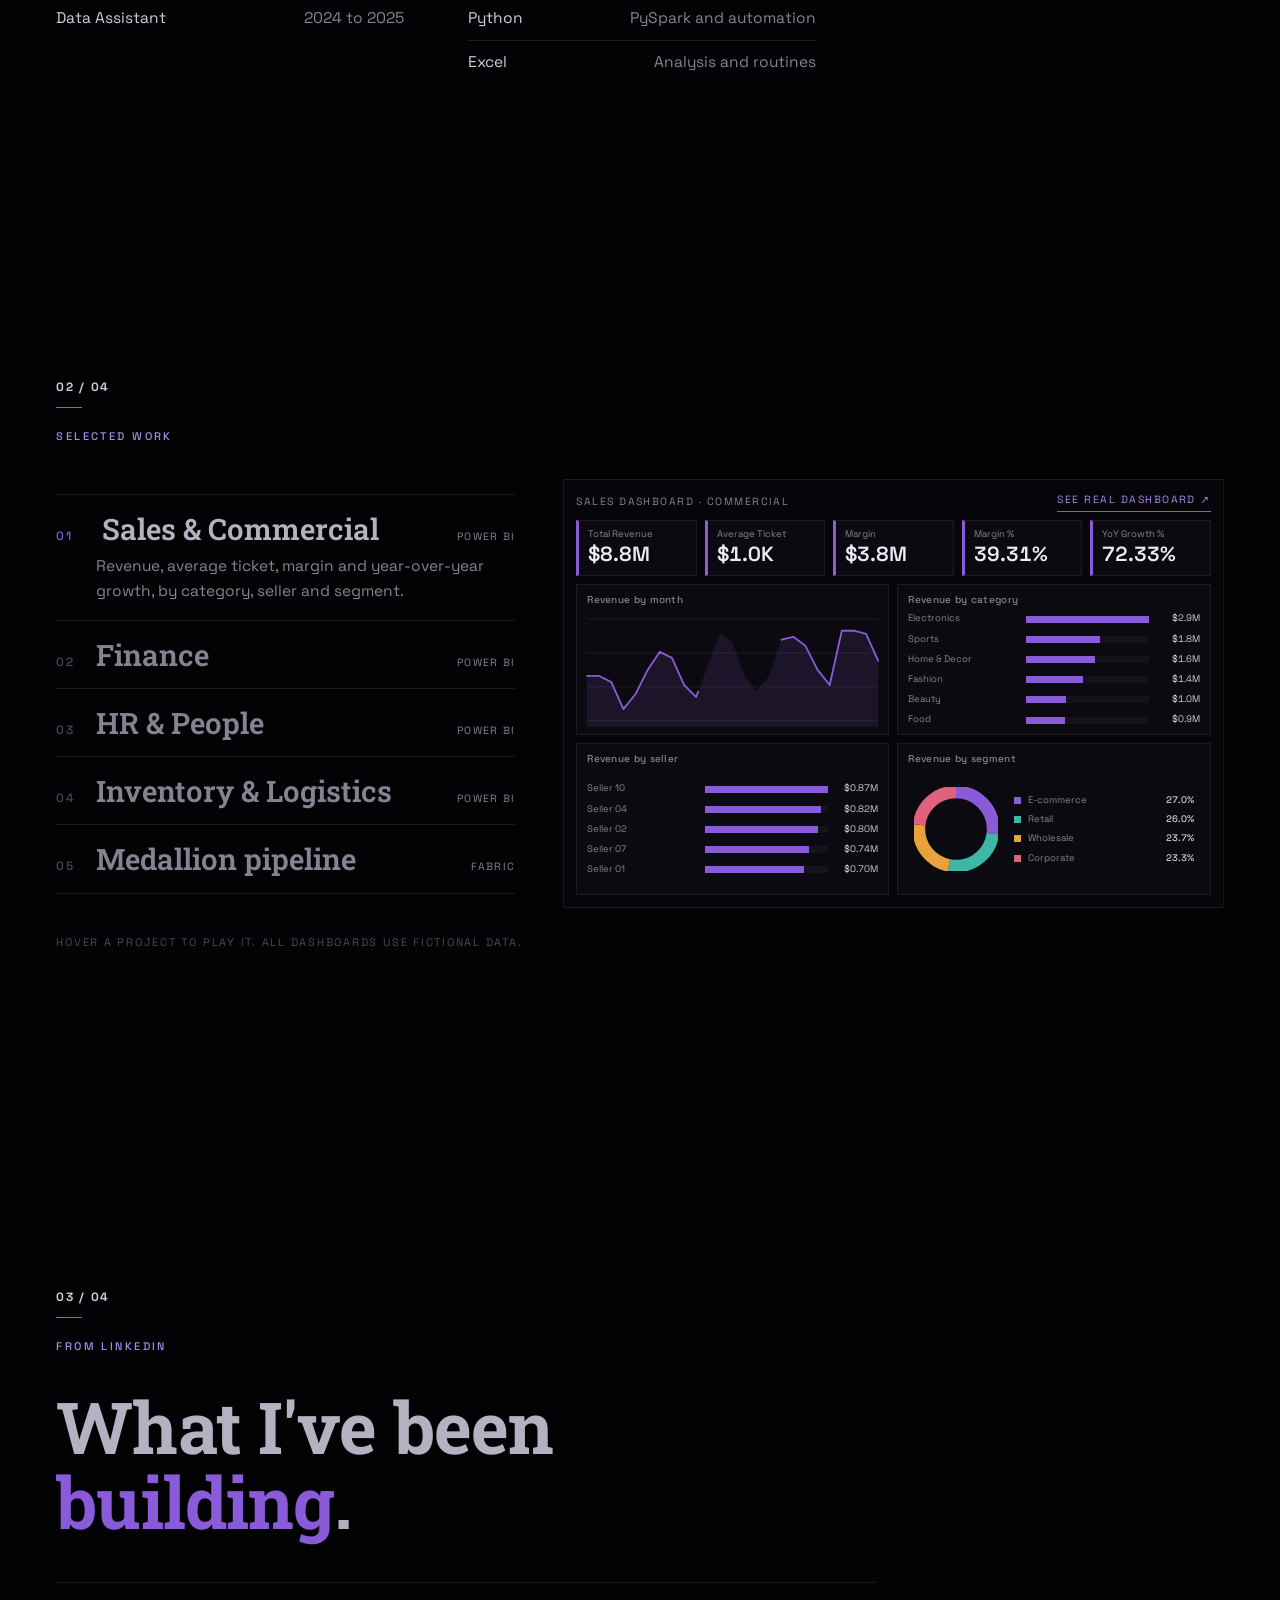
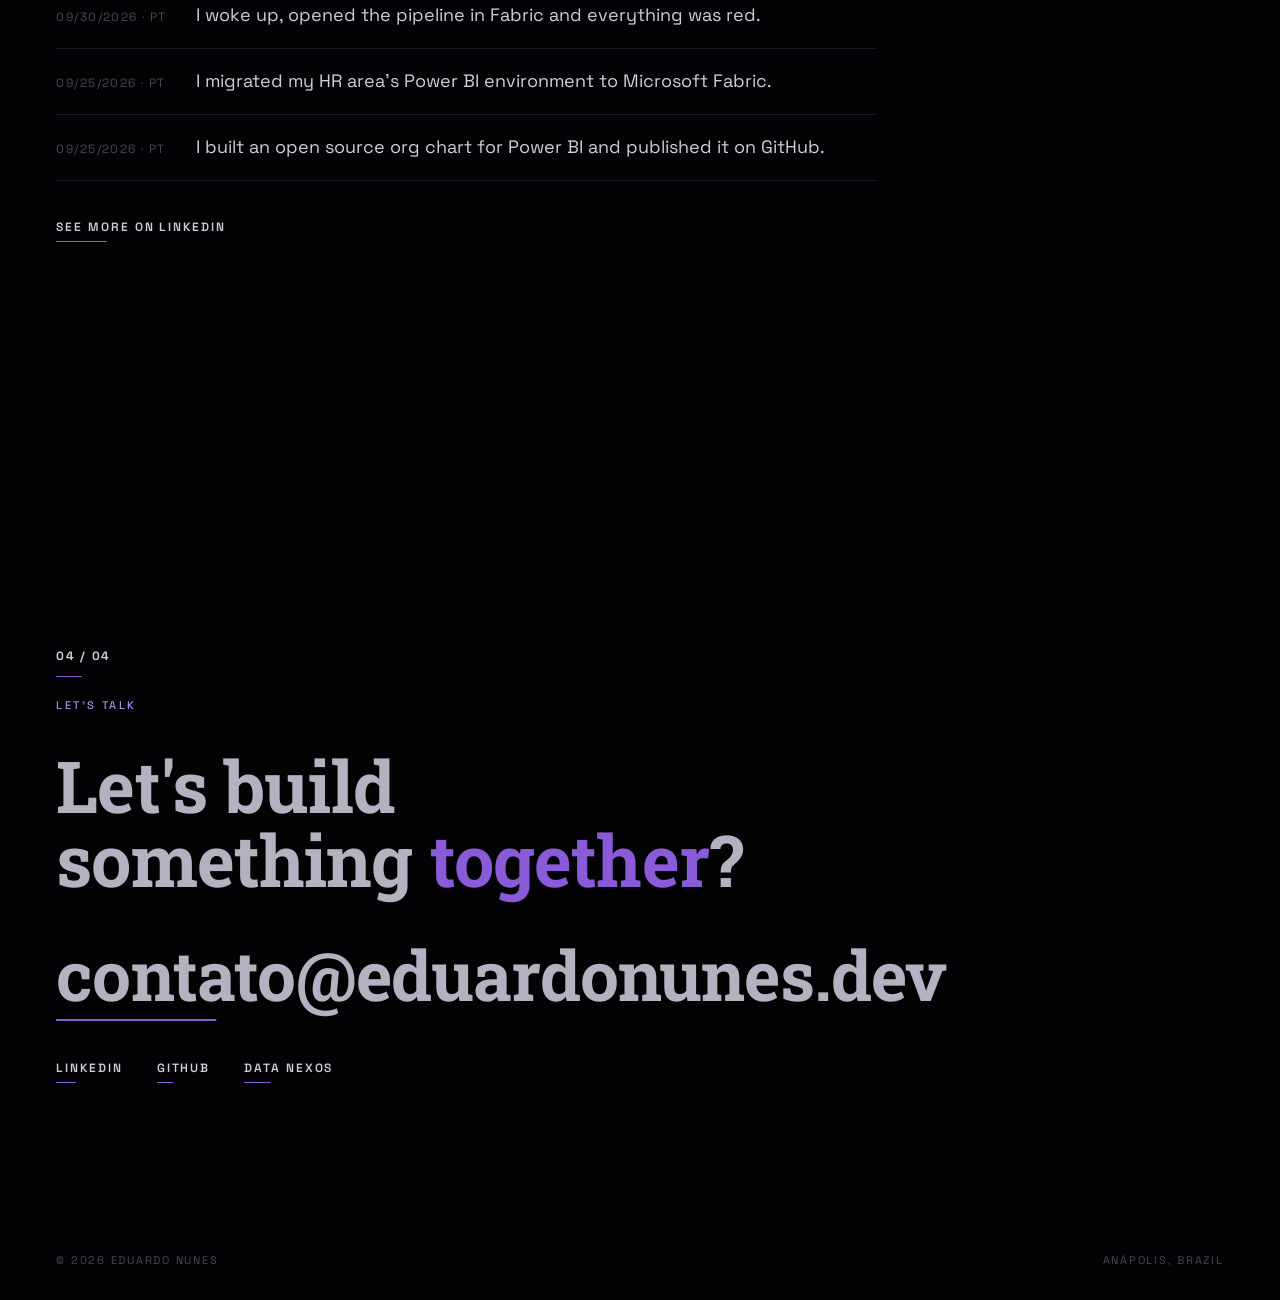
==== commit 38094097: "Menu em portugues: Home vira Inicio Co-Authored-By: Claude Sonnet 5.5 <noreply@anthropic.com>" ====
--- a/index.html
+++ b/index.html
@@ -35,7 +35,7 @@
   </div>
   <nav aria-label="Principal">
     <ul>
-      <li><a href="#home" data-nav="home">Home</a></li>
+      <li><a href="#home" data-nav="home" data-en="Home">Início</a></li>
       <li><a href="#sobre" data-nav="sobre" data-en="About">Sobre</a></li>
       <li><a href="#projetos" data-nav="projetos" data-en="Projects">Projetos</a></li>
       <li><a href="#linkedin" data-nav="linkedin">LinkedIn</a></li>
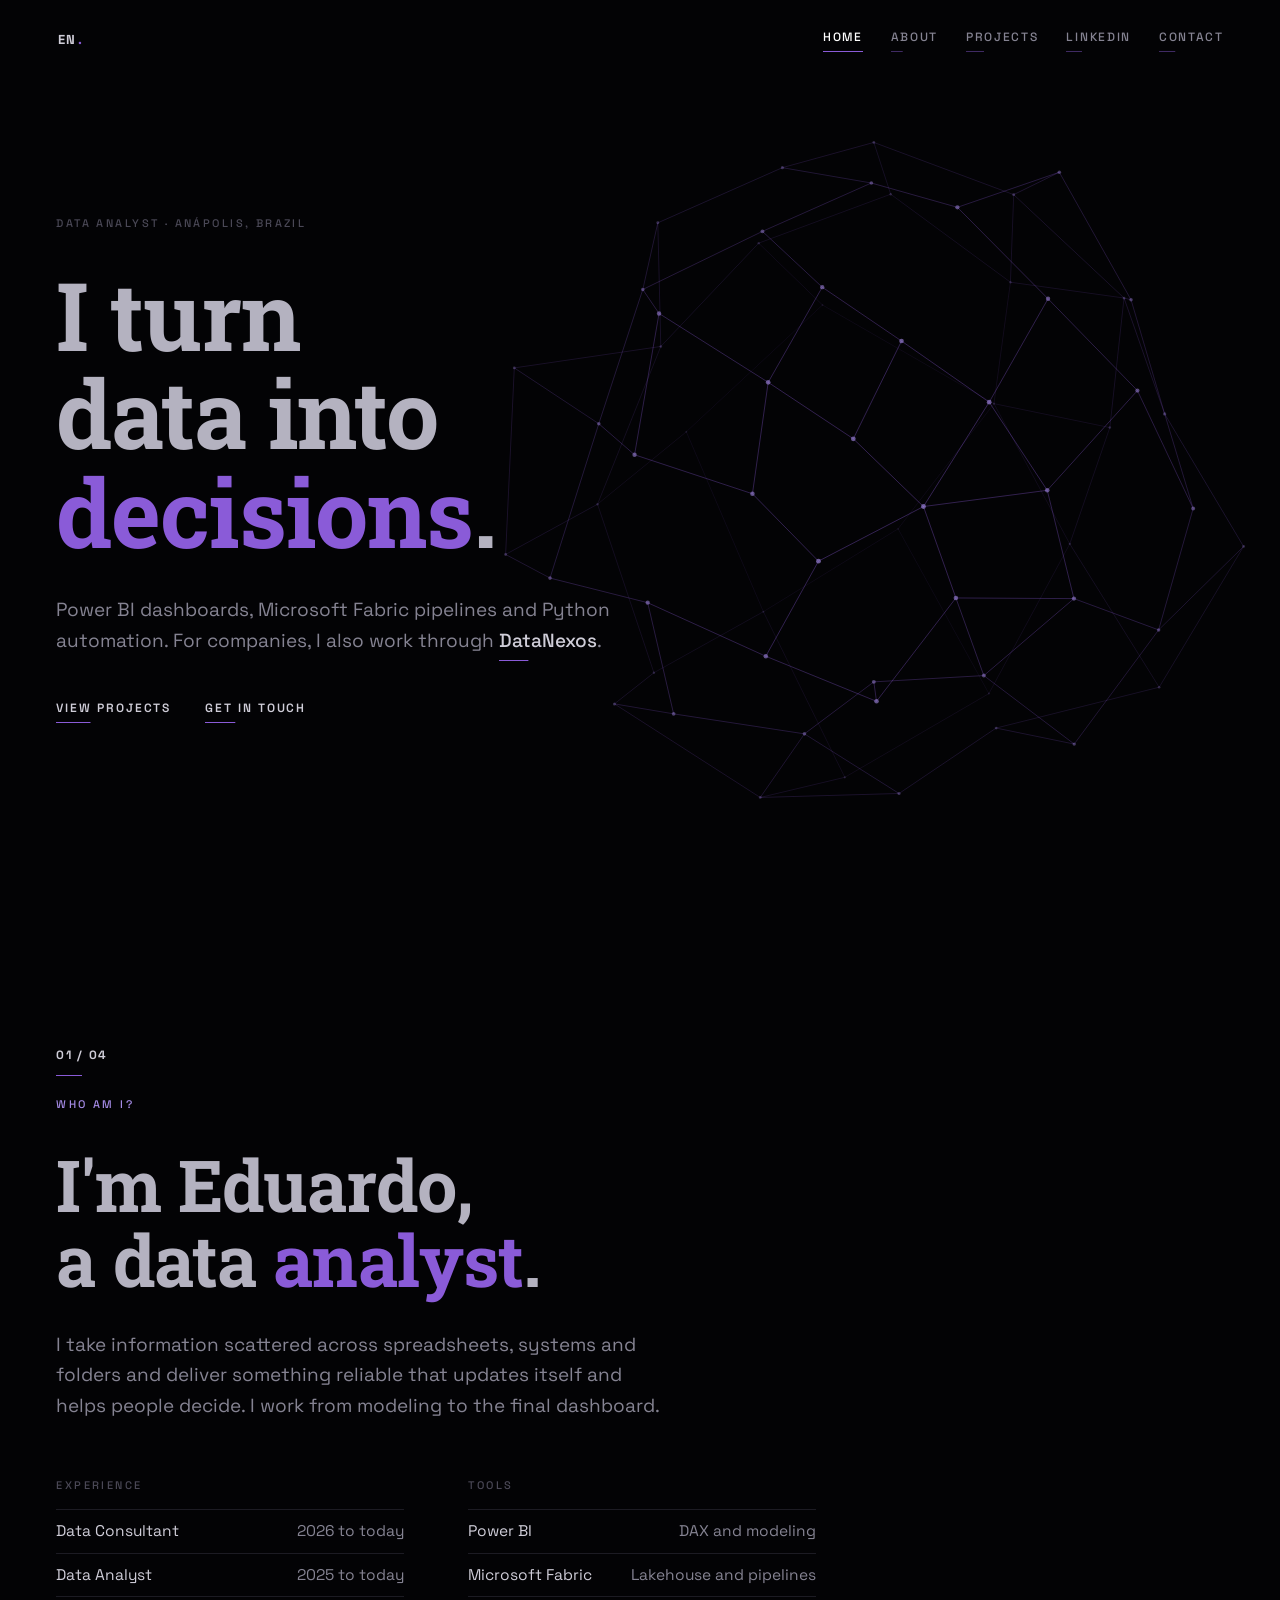
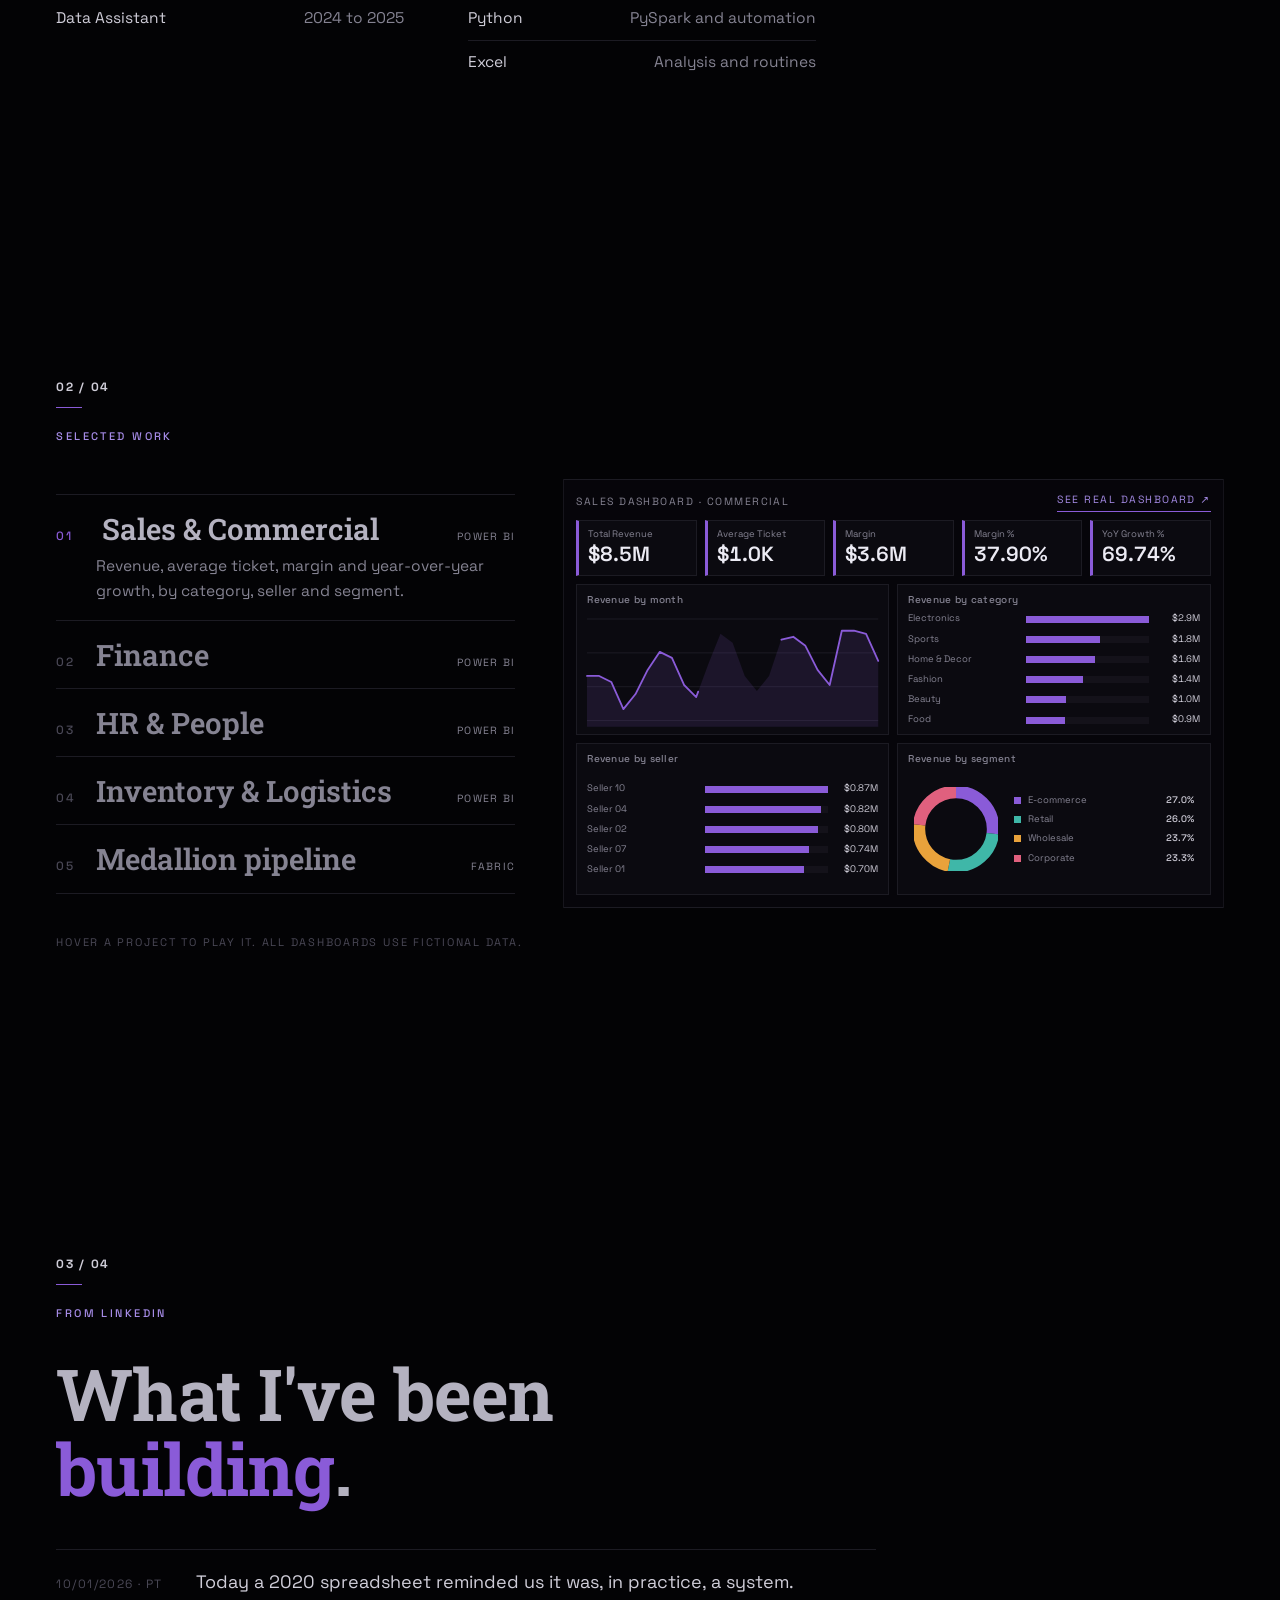
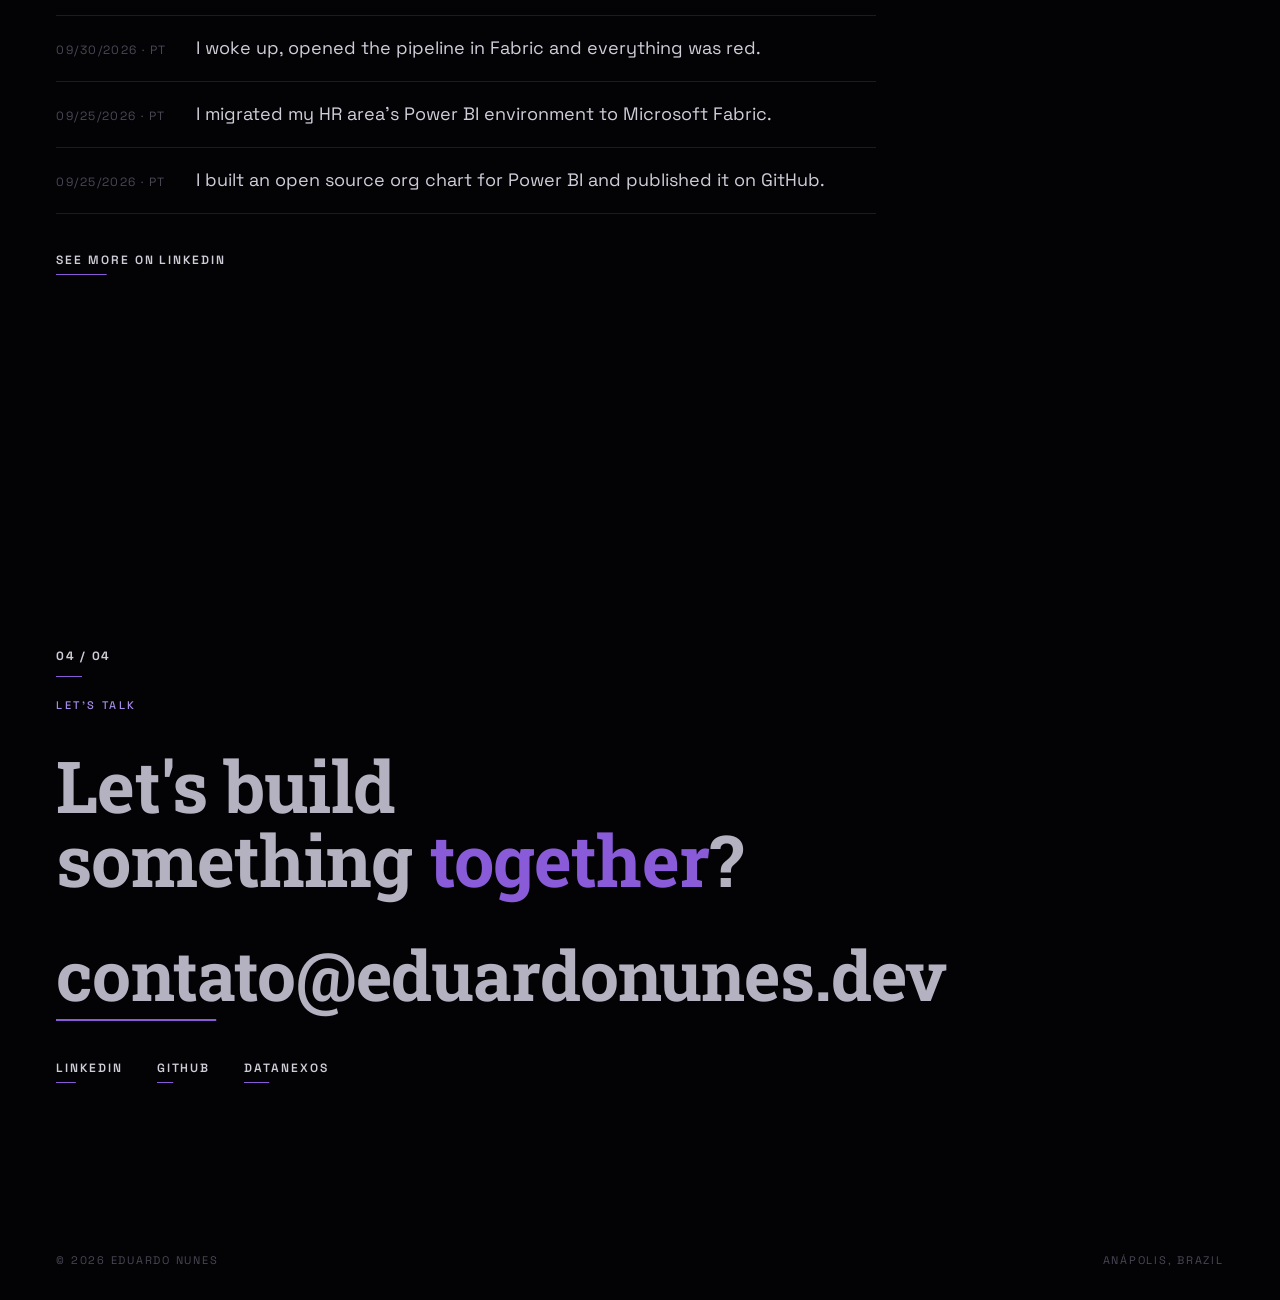
==== commit d51d8cba: "Corrige grafia: DataNexos (junto) no texto e no rodape Co-Authored-By: Claude Sonnet 5.5 <noreply@an" ====
--- a/index.html
+++ b/index.html
@@ -54,7 +54,7 @@
       <span class="ln"><span style="--d:.1s" data-en="data into">dados em</span></span>
       <span class="ln"><span style="--d:.2s" data-en="<em>decisions</em>."><em>decisões</em>.</span></span>
     </h1>
-    <p class="lede fx" style="--d:.55s" data-en='Power BI dashboards, Microsoft Fabric pipelines and Python automation. For companies, I also work through <a class="tl inl" href="https://datanexos.com" target="_blank" rel="noopener">Data Nexos</a>.'>Painéis em Power BI, pipelines no Microsoft Fabric e automações em Python. Para empresas, atendo também pela <a class="tl inl" href="https://datanexos.com" target="_blank" rel="noopener">Data Nexos</a>.</p>
+    <p class="lede fx" style="--d:.55s" data-en='Power BI dashboards, Microsoft Fabric pipelines and Python automation. For companies, I also work through <a class="tl inl" href="https://datanexos.com" target="_blank" rel="noopener">DataNexos</a>.'>Painéis em Power BI, pipelines no Microsoft Fabric e automações em Python. Para empresas, atendo também pela <a class="tl inl" href="https://datanexos.com" target="_blank" rel="noopener">DataNexos</a>.</p>
     <div class="actions fx" style="--d:.7s">
       <a class="tl" href="#projetos" data-en="View projects">Ver projetos</a>
       <a class="tl" href="#contato" data-en="Get in touch">Falar comigo</a>
@@ -175,7 +175,7 @@
     <div class="socials fx" style="--d:.6s">
       <a class="tl" href="https://www.linkedin.com/in/eduardonunesgoncalves/" target="_blank" rel="noopener noreferrer">LinkedIn</a>
       <a class="tl" href="https://github.com/DevEduNunes" target="_blank" rel="noopener noreferrer">GitHub</a>
-      <a class="tl" href="https://datanexos.com" target="_blank" rel="noopener">Data Nexos</a>
+      <a class="tl" href="https://datanexos.com" target="_blank" rel="noopener">DataNexos</a>
     </div>
     <div class="foot"><span>© <span id="ano">2026</span> Eduardo Nunes</span><span data-en="Anápolis, Brazil">Anápolis, GO</span></div>
   </section>
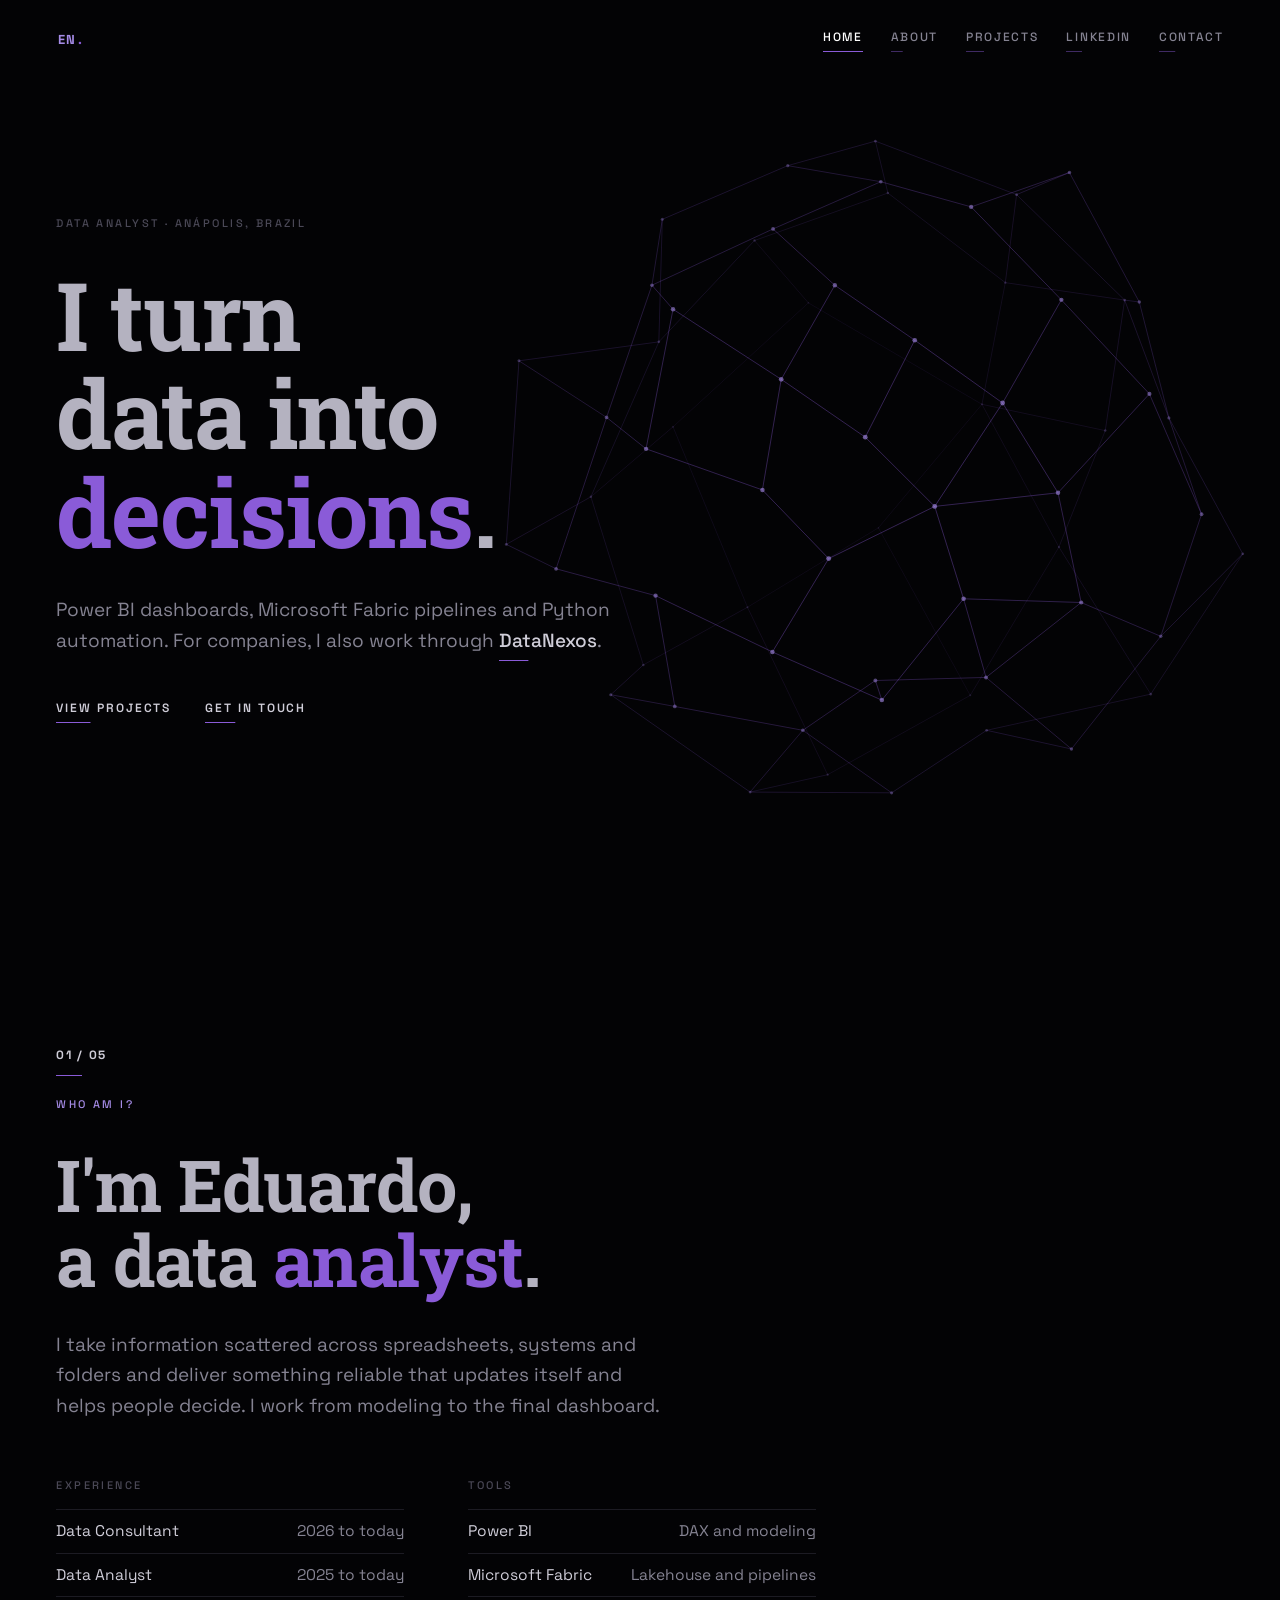
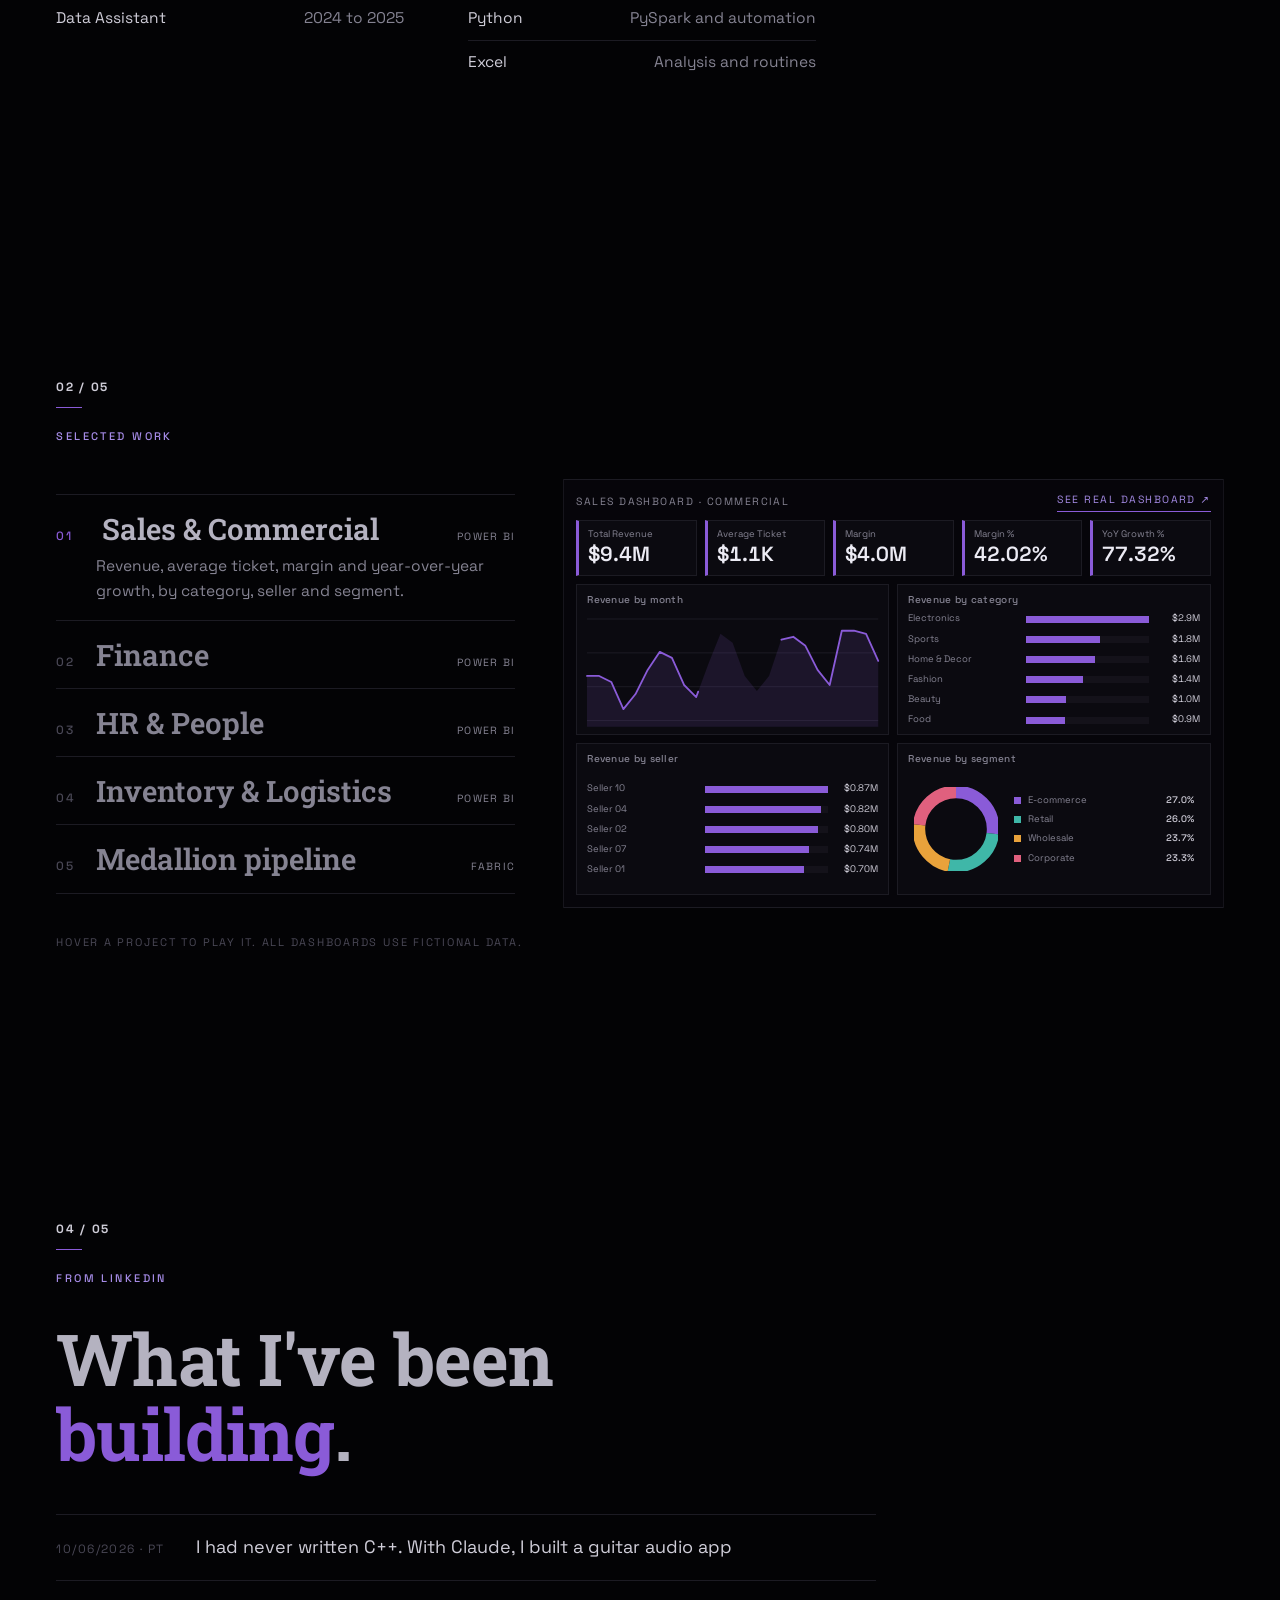
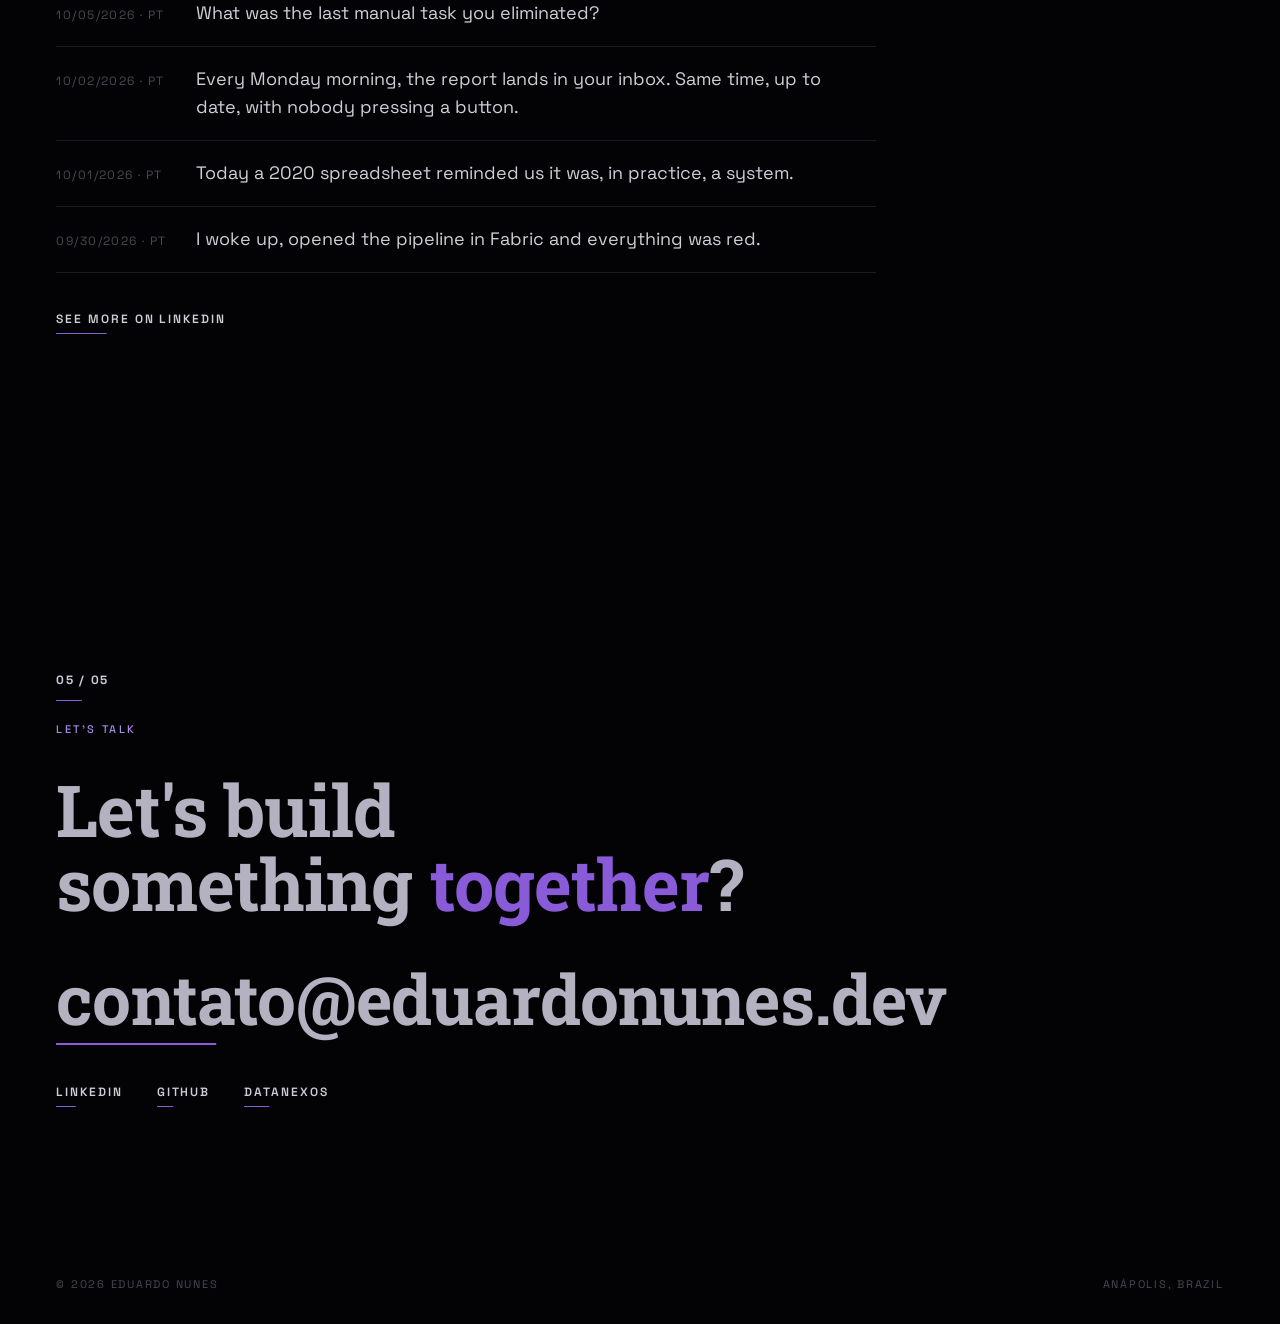
==== commit ef195585: "Adiciona secao GitHub com projetos e tecnologias buscados automaticamente da API Co-Authored-By: Cla" ====
--- a/index.html
+++ b/index.html
@@ -38,6 +38,7 @@
       <li><a href="#home" data-nav="home" data-en="Home">Início</a></li>
       <li><a href="#sobre" data-nav="sobre" data-en="About">Sobre</a></li>
       <li><a href="#projetos" data-nav="projetos" data-en="Projects">Projetos</a></li>
+      <li><a href="#github" data-nav="github">GitHub</a></li>
       <li><a href="#linkedin" data-nav="linkedin">LinkedIn</a></li>
       <li><a href="#contato" data-nav="contato" data-en="Contact">Contato</a></li>
     </ul>
@@ -63,7 +64,7 @@
 
   <!-- Sobre -->
   <section class="scene" id="sobre">
-    <div class="kicker fx"><span class="count">01 / 04</span><span class="bar"></span><span class="label" data-en="Who am I?">Quem sou eu?</span></div>
+    <div class="kicker fx"><span class="count">01 / 05</span><span class="bar"></span><span class="label" data-en="Who am I?">Quem sou eu?</span></div>
     <h2 class="big md">
       <span class="ln"><span data-en="I'm Eduardo,">Sou o Eduardo,</span></span>
       <span class="ln"><span style="--d:.1s" data-en="a data <em>analyst</em>."><em>analista</em> de dados.</span></span>
@@ -92,7 +93,7 @@
 
   <!-- Projetos -->
   <section class="scene" id="projetos">
-    <div class="kicker fx"><span class="count">02 / 04</span><span class="bar"></span><span class="label" data-en="Selected work">Trabalhos selecionados</span></div>
+    <div class="kicker fx"><span class="count">02 / 05</span><span class="bar"></span><span class="label" data-en="Selected work">Trabalhos selecionados</span></div>
     <div class="work">
       <ol class="plist fx" style="--d:.2s">
         <li class="prow on" data-i="0" data-dash="vendas" data-zoom="assets/images/work/dashboard-vendas.webp" tabindex="0" role="button" aria-label="Ver painel de Vendas e Comercial">
@@ -151,9 +152,20 @@
     <p class="note fx" style="--d:.5s" data-en="Hover a project to play it. All dashboards use fictional data.">Passe o mouse em um projeto para ver funcionando. Os painéis usam dados fictícios.</p>
   </section>
 
+  <!-- GitHub -->
+  <section class="scene" id="github">
+    <div class="kicker fx"><span class="count">03 / 05</span><span class="bar"></span><span class="label" data-en="Open source">Código aberto</span></div>
+    <h2 class="big md">
+      <span class="ln"><span data-en="Projects on">Projetos no</span></span>
+      <span class="ln"><span style="--d:.1s"><em>GitHub</em>.</span></span>
+    </h2>
+    <ul class="posts repos fx" id="githubRepos" style="--d:.45s"></ul>
+    <p class="more fx" style="--d:.6s"><a class="tl" href="https://github.com/DevEduNunes" target="_blank" rel="noopener noreferrer" data-en="See more on GitHub">Ver mais no GitHub</a></p>
+  </section>
+
   <!-- LinkedIn -->
   <section class="scene" id="linkedin">
-    <div class="kicker fx"><span class="count">03 / 04</span><span class="bar"></span><span class="label" data-en="From LinkedIn">Direto do LinkedIn</span></div>
+    <div class="kicker fx"><span class="count">04 / 05</span><span class="bar"></span><span class="label" data-en="From LinkedIn">Direto do LinkedIn</span></div>
     <h2 class="big md">
       <span class="ln"><span data-en="What I've been">O que ando</span></span>
       <span class="ln"><span style="--d:.1s" data-en="<em>building</em>."><em>construindo</em>.</span></span>
@@ -164,7 +176,7 @@
 
   <!-- Contato -->
   <section class="scene" id="contato">
-    <div class="kicker fx"><span class="count">04 / 04</span><span class="bar"></span><span class="label" data-en="Let's talk">Vamos conversar</span></div>
+    <div class="kicker fx"><span class="count">05 / 05</span><span class="bar"></span><span class="label" data-en="Let's talk">Vamos conversar</span></div>
     <h2 class="big md">
       <span class="ln"><span data-en="Let's build">Vamos construir</span></span>
       <span class="ln"><span style="--d:.1s" data-en="something <em>together</em>?">algo <em>juntos</em>?</span></span>
--- a/assets/css/portfolio.css
+++ b/assets/css/portfolio.css
@@ -124,6 +124,12 @@
 .posts a:hover { color: #fff; }
 .posts a:hover .tt { transform: translateX(8px); }
 .posts a:hover::after { opacity: 1; transform: none; }
+.repos a { grid-template-columns: 1fr 24px; align-items: center; }
+.repos .rp { display: flex; flex-direction: column; gap: 6px; }
+.repos .ds { font-size: 14px; color: var(--muted); }
+.repos .tc { display: flex; flex-wrap: wrap; gap: 6px; margin-top: 4px; }
+.repos .tc span { font-size: 10.5px; letter-spacing: .12em; text-transform: uppercase; color: var(--accent-soft); border: 1px solid var(--line); padding: 3px 9px; }
+.scene[hidden] { display: none; }
 .more { margin-top: 30px; }
 
 /* Contato */
@@ -258,6 +264,7 @@
   .about-grid { grid-template-columns: 1fr; }
   .posts a { grid-template-columns: 1fr; gap: 2px; }
   .posts a::after { display: none; }
+  .repos a { grid-template-columns: 1fr; }
   .foot { position: static; margin-top: 70px; }
 }
 @media (max-width: 640px) {
